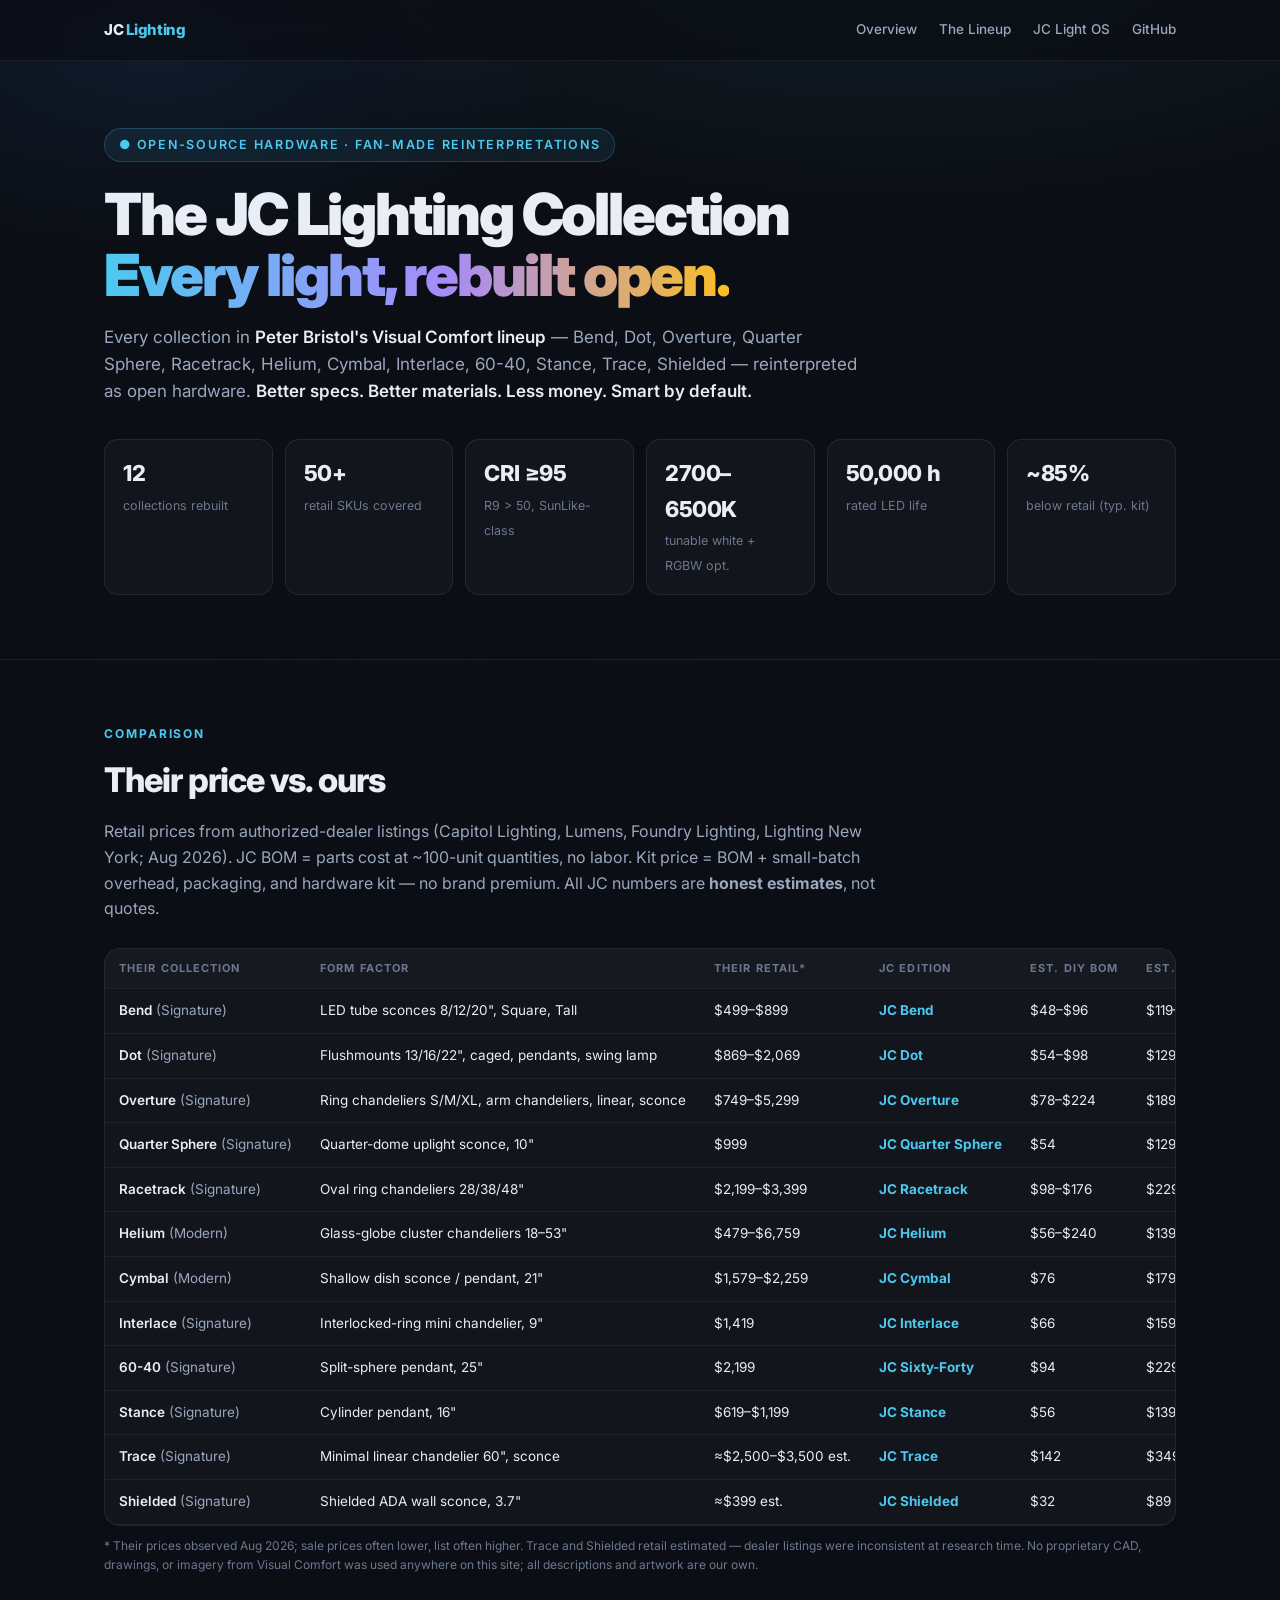
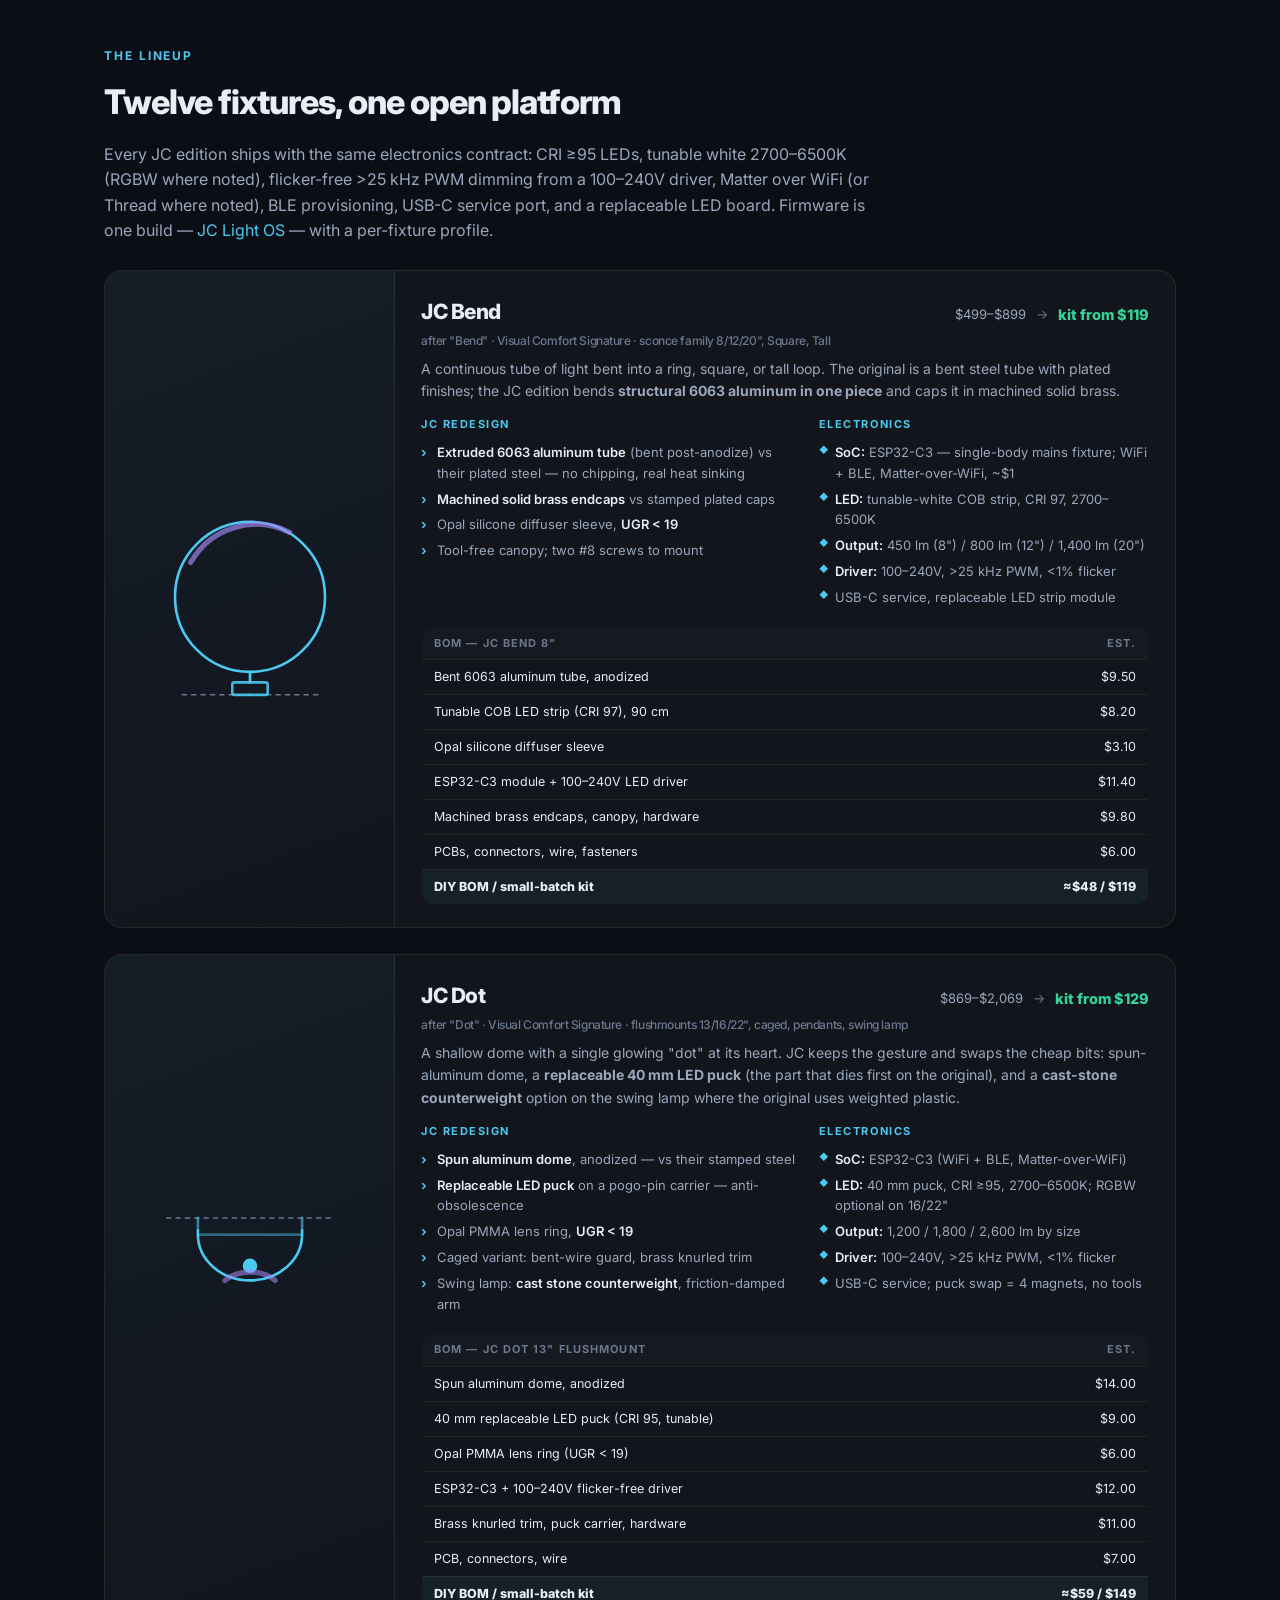
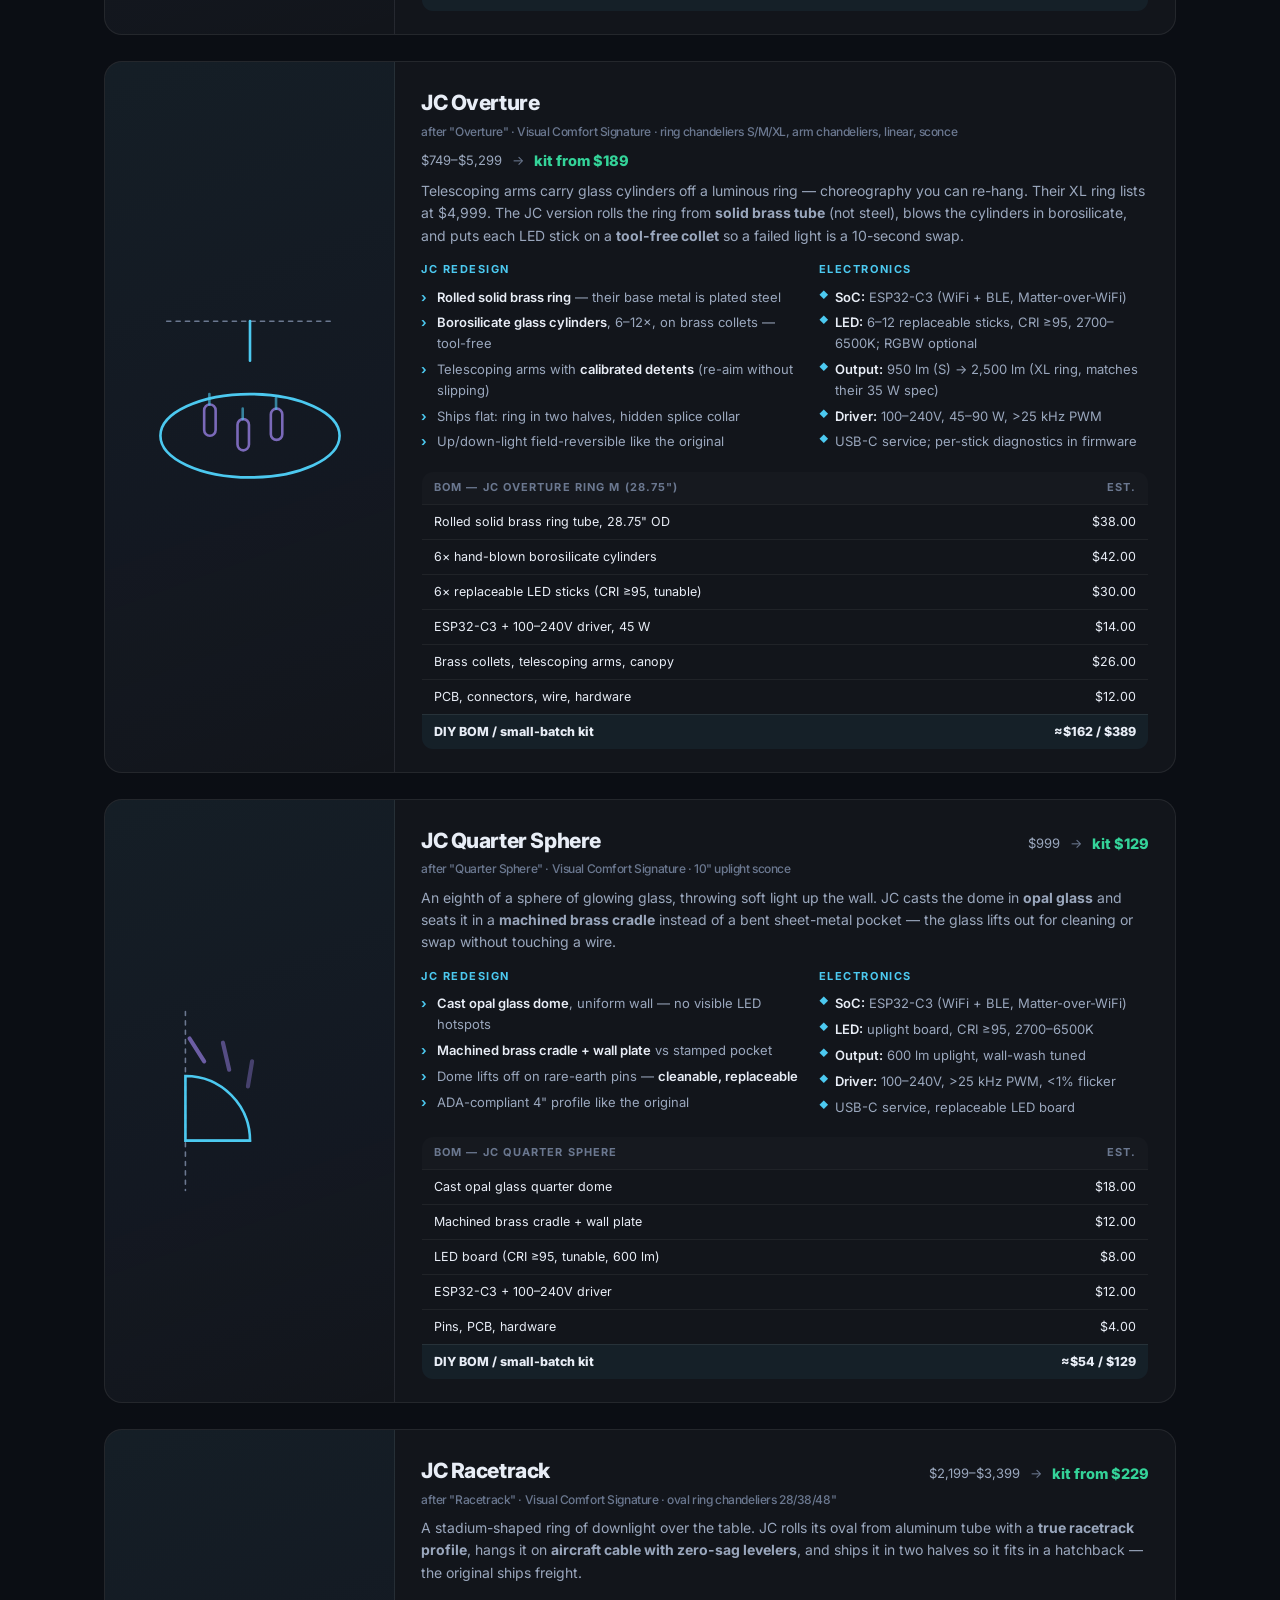
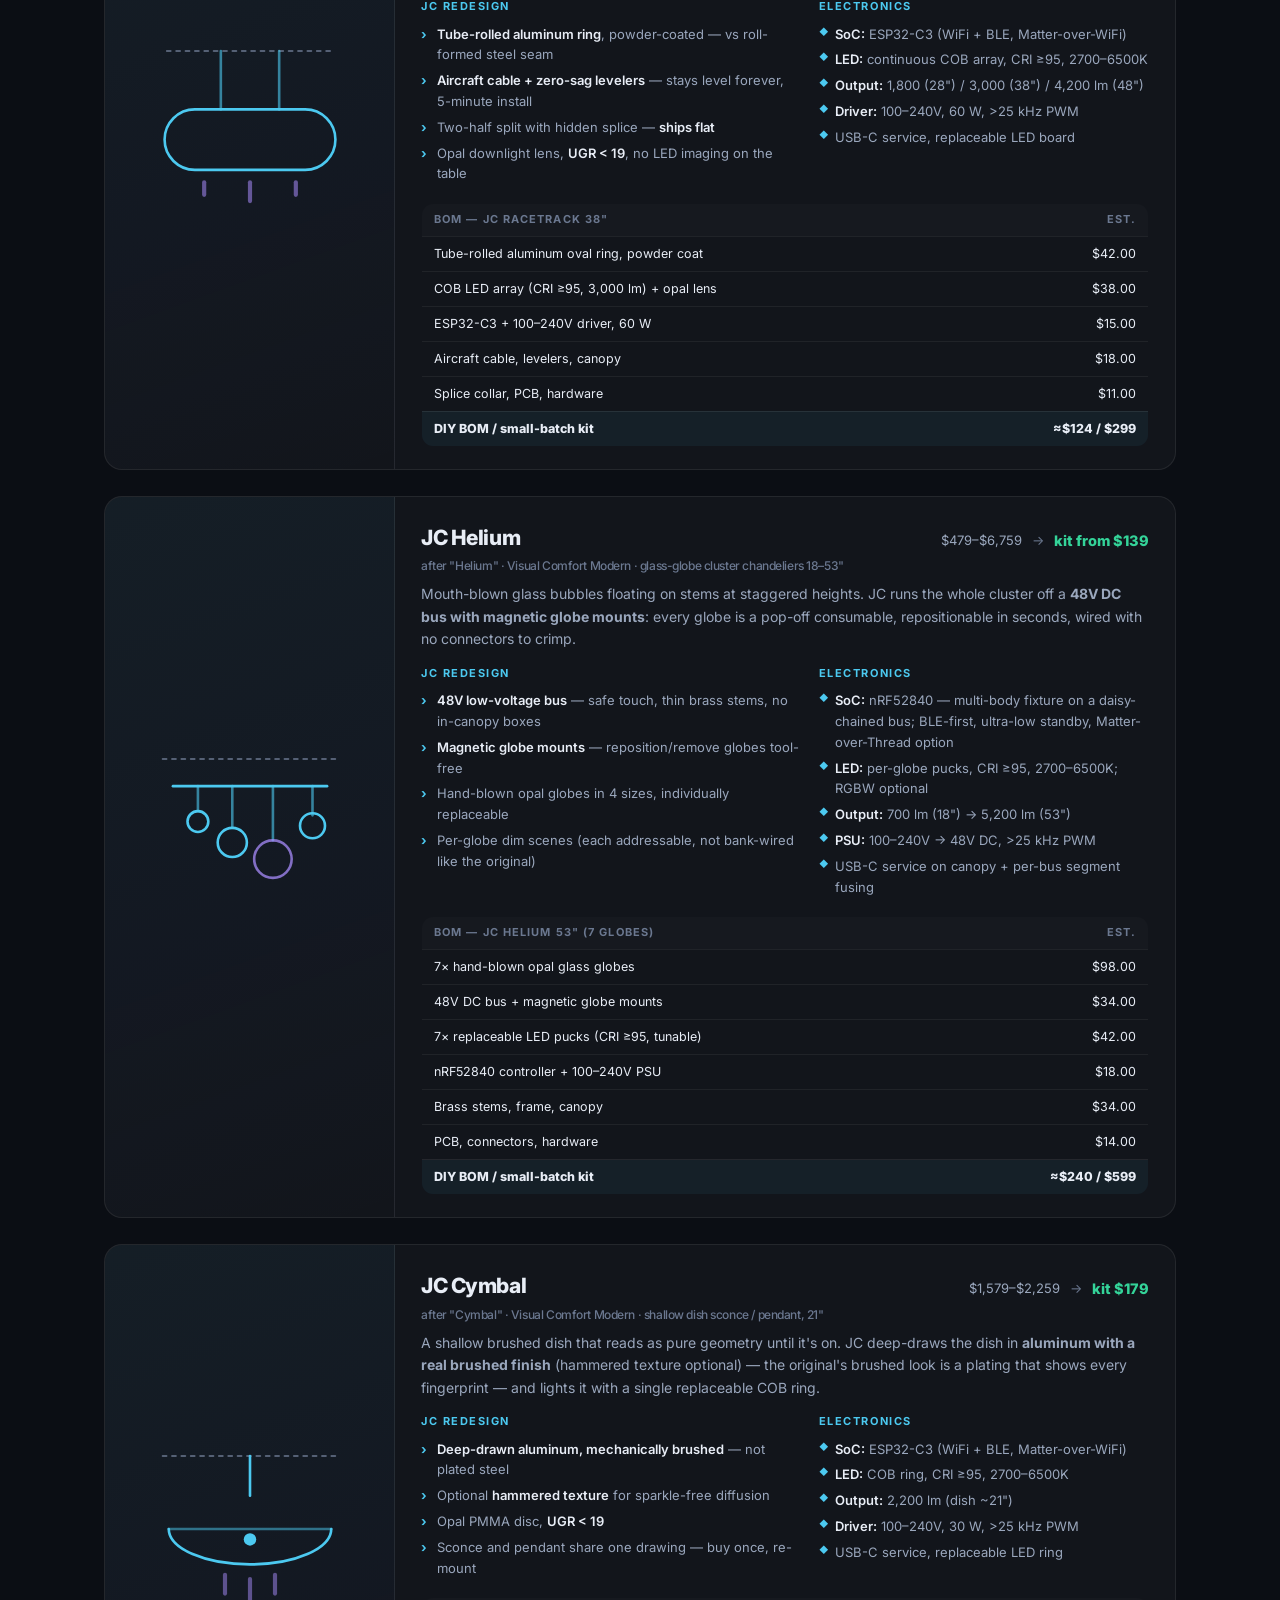
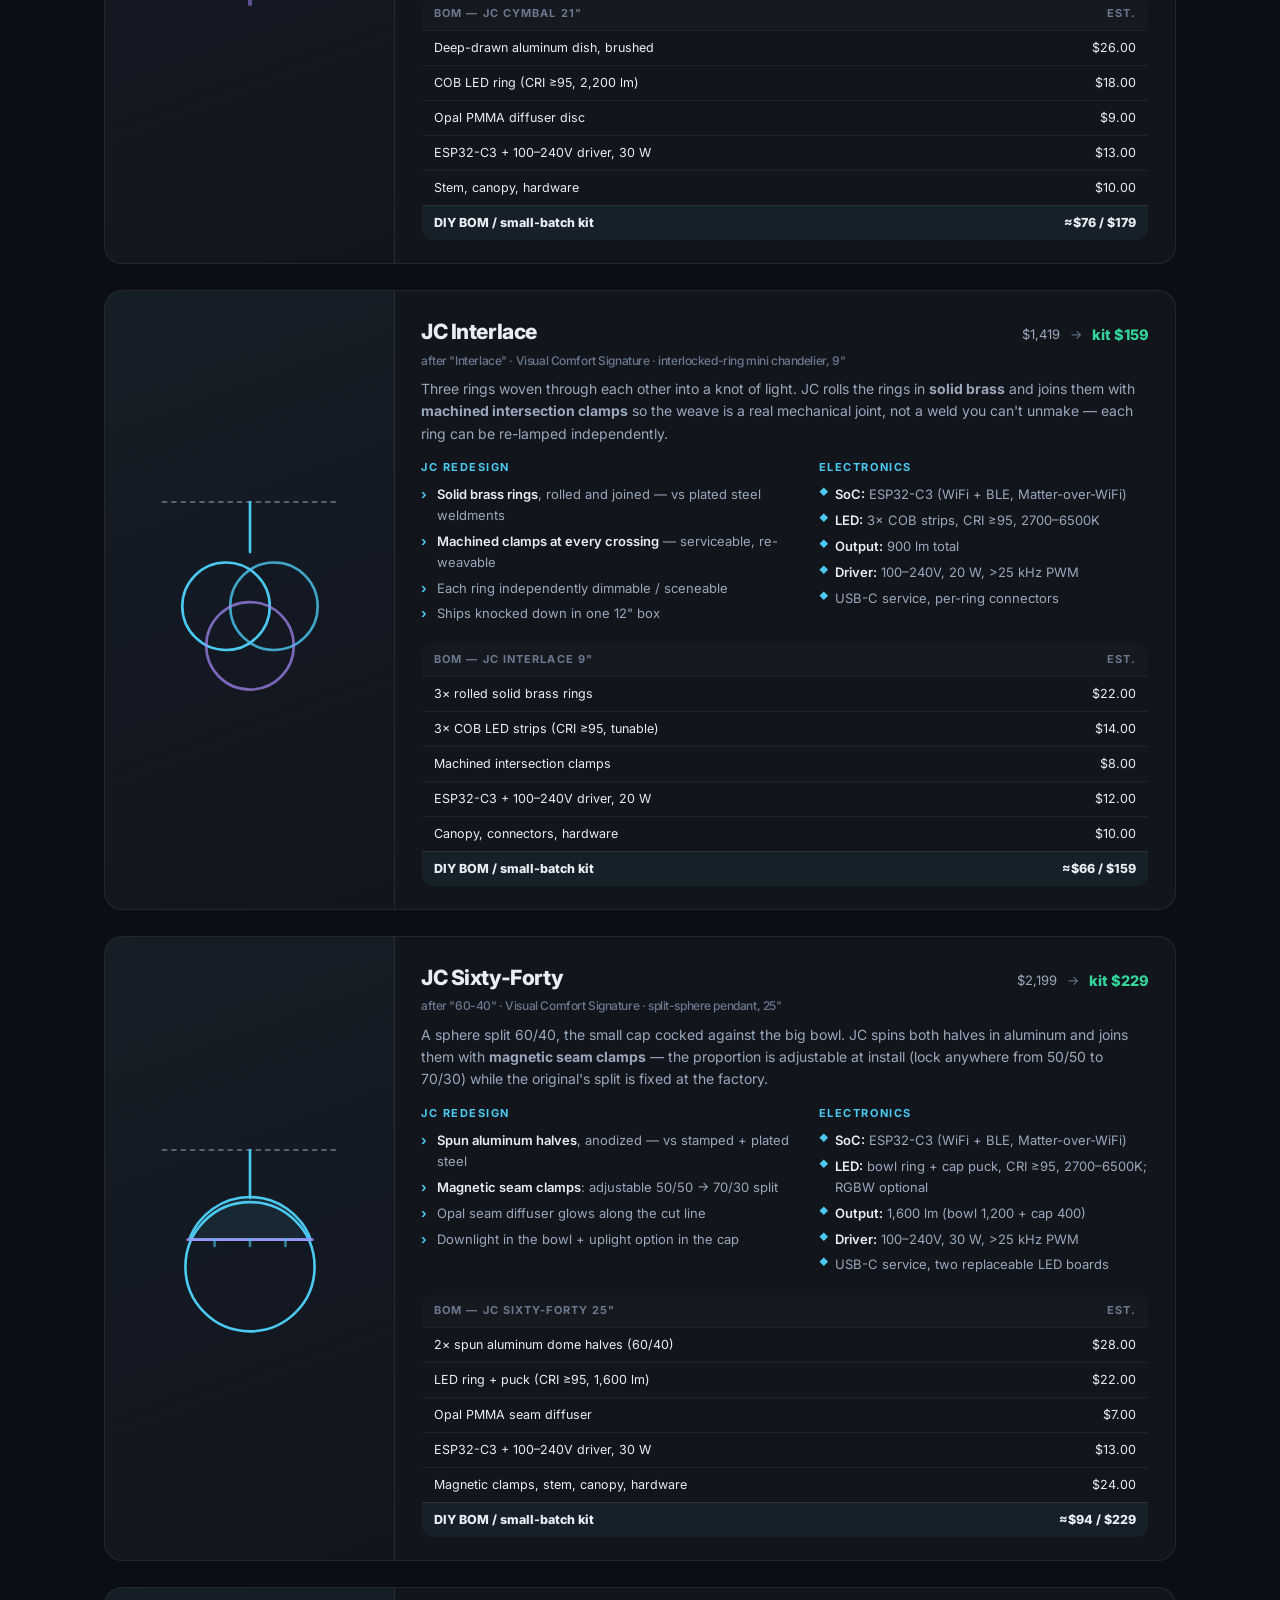
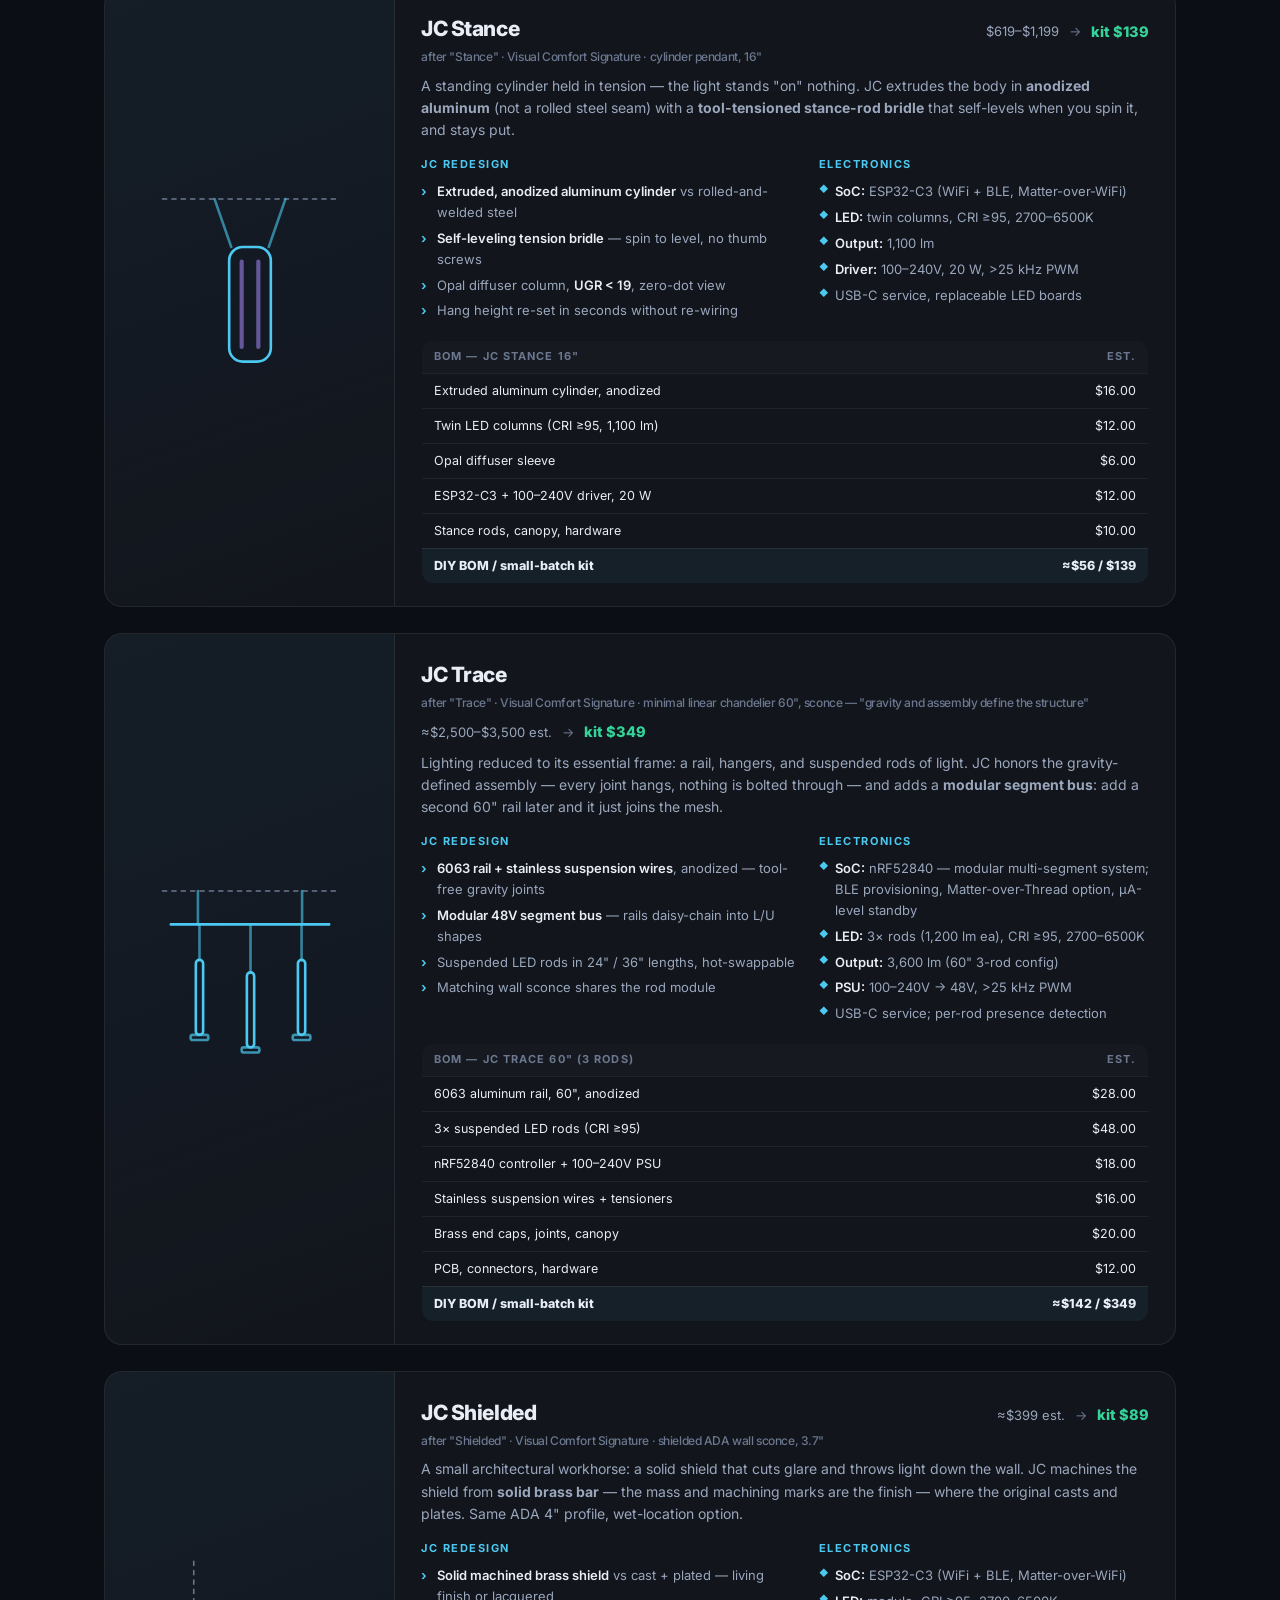
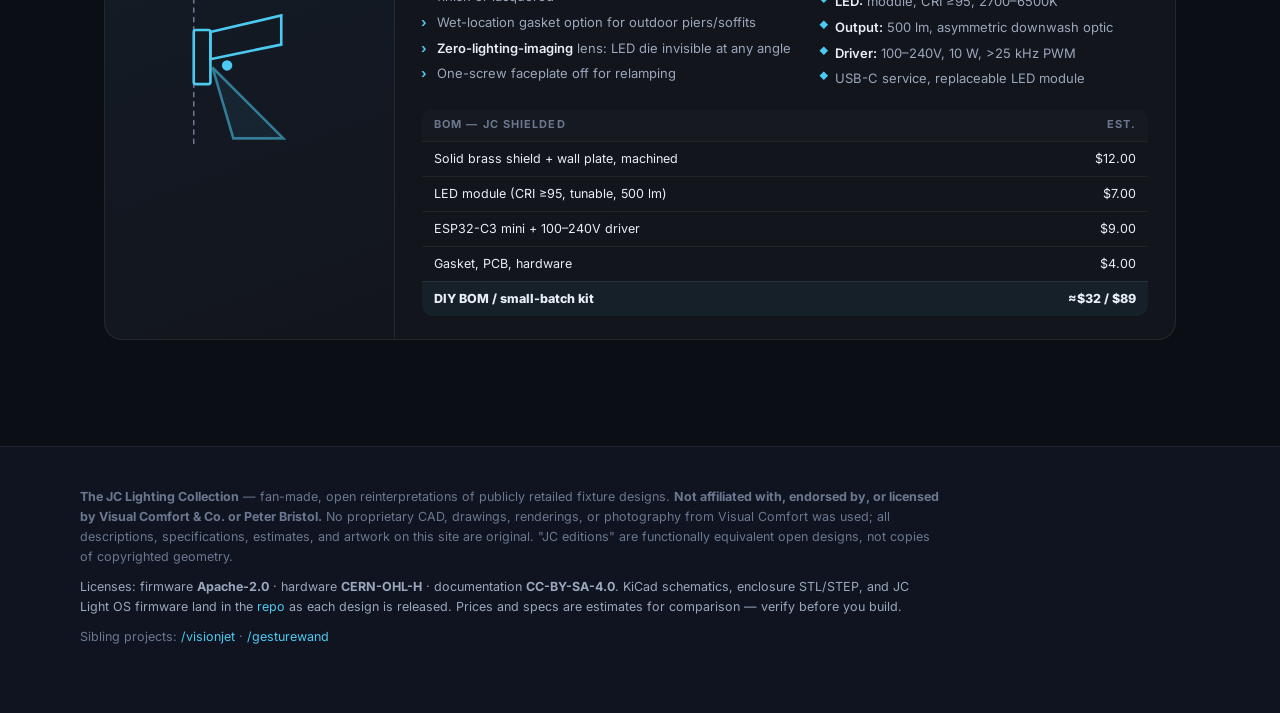
==== index.html @ 900f6a64 "The JC Lighting Collection — open reinterpretations of Peter Bristol's Visual Comfort lineup 12 coll" ====
<!DOCTYPE html>
<html lang="en">
<head>
<meta charset="UTF-8">
<meta name="viewport" content="width=device-width, initial-scale=1.0">
<title>The JC Lighting Collection — Peter Bristol's Visual Comfort collection, rebuilt open</title>
<meta name="description" content="Open-source reinterpretations of every light in Peter Bristol's Visual Comfort collection. Better specs, better materials, less money, smart by default. KiCad, STL/STEP, Apache-2.0 firmware, CERN-OHL-H hardware.">
<link rel="icon" href="data:image/svg+xml,%3Csvg xmlns='http://www.w3.org/2000/svg' viewBox='0 0 100 100'%3E%3Ctext y='.9em' font-size='90'%3E%F0%9F%92%A1%3C/text%3E%3C/svg%3E">
<link rel="preconnect" href="https://fonts.googleapis.com">
<link rel="preconnect" href="https://fonts.gstatic.com" crossorigin>
<link href="https://fonts.googleapis.com/css2?family=Inter:wght@400;500;600;700;800;900&display=swap" rel="stylesheet">
<link rel="stylesheet" href="styles.css">
</head>
<body>

<nav>
  <div class="nav-inner">
    <div class="nav-brand">JC <span>Lighting</span></div>
    <div class="nav-links">
      <a href="#overview">Overview</a>
      <a href="#lineup">The Lineup</a>
      <a href="lightos.html">JC Light OS</a>
      <a href="https://github.com/jerbotclaw-max/jc-lighting">GitHub</a>
    </div>
  </div>
</nav>

<header>
  <div class="hero-inner">
    <div class="hero-kicker">● Open-source hardware · fan-made reinterpretations</div>
    <h1>The JC Lighting Collection<br><span class="grad">Every light, rebuilt open.</span></h1>
    <p class="hero-sub">Every collection in <strong>Peter Bristol's Visual Comfort lineup</strong> — Bend, Dot, Overture, Quarter Sphere, Racetrack, Helium, Cymbal, Interlace, 60-40, Stance, Trace, Shielded — reinterpreted as open hardware. <strong>Better specs. Better materials. Less money. Smart by default.</strong></p>
    <div class="stat-grid">
      <div class="stat"><b>12</b><span>collections rebuilt</span></div>
      <div class="stat"><b>50+</b><span>retail SKUs covered</span></div>
      <div class="stat"><b>CRI ≥95</b><span>R9 &gt; 50, SunLike-class</span></div>
      <div class="stat"><b>2700–6500K</b><span>tunable white + RGBW opt.</span></div>
      <div class="stat"><b>50,000 h</b><span>rated LED life</span></div>
      <div class="stat"><b>~85%</b><span>below retail (typ. kit)</span></div>
    </div>
  </div>
</header>

<section id="overview">
  <div class="kicker">Comparison</div>
  <h2>Their price vs. ours</h2>
  <p class="section-sub">Retail prices from authorized-dealer listings (Capitol Lighting, Lumens, Foundry Lighting, Lighting New York; Aug 2026). JC BOM = parts cost at ~100-unit quantities, no labor. Kit price = BOM + small-batch overhead, packaging, and hardware kit — no brand premium. All JC numbers are <b>honest estimates</b>, not quotes.</p>
  <div class="table-wrap">
  <table>
    <thead><tr><th>Their collection</th><th>Form factor</th><th>Their retail*</th><th>JC edition</th><th>Est. DIY BOM</th><th>Est. kit</th><th>Typ. saving</th><th>SoC</th></tr></thead>
    <tbody>
      <tr><td><span class="name">Bend</span> <span class="them">(Signature)</span></td><td>LED tube sconces 8/12/20", Square, Tall</td><td class="them">$499–$899</td><td><span class="jc">JC Bend</span></td><td>$48–$96</td><td>$119–$239</td><td class="save">~76%</td><td>ESP32-C3</td></tr>
      <tr><td><span class="name">Dot</span> <span class="them">(Signature)</span></td><td>Flushmounts 13/16/22", caged, pendants, swing lamp</td><td class="them">$869–$2,069</td><td><span class="jc">JC Dot</span></td><td>$54–$98</td><td>$129–$249</td><td class="save">~83%</td><td>ESP32-C3</td></tr>
      <tr><td><span class="name">Overture</span> <span class="them">(Signature)</span></td><td>Ring chandeliers S/M/XL, arm chandeliers, linear, sconce</td><td class="them">$749–$5,299</td><td><span class="jc">JC Overture</span></td><td>$78–$224</td><td>$189–$549</td><td class="save">~89%</td><td>ESP32-C3</td></tr>
      <tr><td><span class="name">Quarter Sphere</span> <span class="them">(Signature)</span></td><td>Quarter-dome uplight sconce, 10"</td><td class="them">$999</td><td><span class="jc">JC Quarter Sphere</span></td><td>$54</td><td>$129</td><td class="save">~87%</td><td>ESP32-C3</td></tr>
      <tr><td><span class="name">Racetrack</span> <span class="them">(Signature)</span></td><td>Oval ring chandeliers 28/38/48"</td><td class="them">$2,199–$3,399</td><td><span class="jc">JC Racetrack</span></td><td>$98–$176</td><td>$229–$429</td><td class="save">~87%</td><td>ESP32-C3</td></tr>
      <tr><td><span class="name">Helium</span> <span class="them">(Modern)</span></td><td>Glass-globe cluster chandeliers 18–53"</td><td class="them">$479–$6,759</td><td><span class="jc">JC Helium</span></td><td>$56–$240</td><td>$139–$599</td><td class="save">~87%</td><td>nRF52840</td></tr>
      <tr><td><span class="name">Cymbal</span> <span class="them">(Modern)</span></td><td>Shallow dish sconce / pendant, 21"</td><td class="them">$1,579–$2,259</td><td><span class="jc">JC Cymbal</span></td><td>$76</td><td>$179</td><td class="save">~89%</td><td>ESP32-C3</td></tr>
      <tr><td><span class="name">Interlace</span> <span class="them">(Signature)</span></td><td>Interlocked-ring mini chandelier, 9"</td><td class="them">$1,419</td><td><span class="jc">JC Interlace</span></td><td>$66</td><td>$159</td><td class="save">~89%</td><td>ESP32-C3</td></tr>
      <tr><td><span class="name">60-40</span> <span class="them">(Signature)</span></td><td>Split-sphere pendant, 25"</td><td class="them">$2,199</td><td><span class="jc">JC Sixty-Forty</span></td><td>$94</td><td>$229</td><td class="save">~90%</td><td>ESP32-C3</td></tr>
      <tr><td><span class="name">Stance</span> <span class="them">(Signature)</span></td><td>Cylinder pendant, 16"</td><td class="them">$619–$1,199</td><td><span class="jc">JC Stance</span></td><td>$56</td><td>$139</td><td class="save">~88%</td><td>ESP32-C3</td></tr>
      <tr><td><span class="name">Trace</span> <span class="them">(Signature)</span></td><td>Minimal linear chandelier 60", sconce</td><td class="them">≈$2,500–$3,500 est.</td><td><span class="jc">JC Trace</span></td><td>$142</td><td>$349</td><td class="save">~88%</td><td>nRF52840</td></tr>
      <tr><td><span class="name">Shielded</span> <span class="them">(Signature)</span></td><td>Shielded ADA wall sconce, 3.7"</td><td class="them">≈$399 est.</td><td><span class="jc">JC Shielded</span></td><td>$32</td><td>$89</td><td class="save">~78%</td><td>ESP32-C3</td></tr>
    </tbody>
  </table>
  </div>
  <p class="note">* Their prices observed Aug 2026; sale prices often lower, list often higher. Trace and Shielded retail estimated — dealer listings were inconsistent at research time. No proprietary CAD, drawings, or imagery from Visual Comfort was used anywhere on this site; all descriptions and artwork are our own.</p>
</section>

<section id="lineup">
  <div class="kicker">The Lineup</div>
  <h2>Twelve fixtures, one open platform</h2>
  <p class="section-sub">Every JC edition ships with the same electronics contract: CRI ≥95 LEDs, tunable white 2700–6500K (RGBW where noted), flicker-free &gt;25 kHz PWM dimming from a 100–240V driver, Matter over WiFi (or Thread where noted), BLE provisioning, USB-C service port, and a replaceable LED board. Firmware is one build — <a href="lightos.html">JC Light OS</a> — with a per-fixture profile.</p>

  <!-- ============ BEND ============ -->
  <article class="fixture" id="bend">
    <div class="fixture-media">
      <svg viewBox="0 0 240 240" fill="none" stroke="#4cc9f0" stroke-width="2.5" stroke-linecap="round">
        <line x1="55" y1="212" x2="185" y2="212" stroke="#6b7890" stroke-width="1.5" stroke-dasharray="4 5"/>
        <rect x="103" y="200" width="34" height="12" rx="2" stroke-opacity=".9"/>
        <circle cx="120" cy="118" r="72"/>
        <path d="M 63 85 A 72 72 0 0 1 158 56" stroke="#a78bfa" stroke-opacity=".65" stroke-width="5"/>
        <line x1="120" y1="190" x2="120" y2="200"/>
      </svg>
    </div>
    <div class="fixture-body">
      <div class="fixture-head">
        <h3>JC Bend <span class="fixture-orig">after "Bend" · Visual Comfort Signature · sconce family 8/12/20", Square, Tall</span></h3>
        <div class="price-row"><span class="price-them">$499–$899</span><span class="arrow">→</span><span class="price-jc">kit from $119</span></div>
      </div>
      <p class="fixture-desc">A continuous tube of light bent into a ring, square, or tall loop. The original is a bent steel tube with plated finishes; the JC edition bends <b>structural 6063 aluminum in one piece</b> and caps it in machined solid brass.</p>
      <div class="cols">
        <div>
          <h4>JC redesign</h4>
          <ul>
            <li><b>Extruded 6063 aluminum tube</b> (bent post-anodize) vs their plated steel — no chipping, real heat sinking</li>
            <li><b>Machined solid brass endcaps</b> vs stamped plated caps</li>
            <li>Opal silicone diffuser sleeve, <b>UGR &lt; 19</b></li>
            <li>Tool-free canopy; two #8 screws to mount</li>
          </ul>
        </div>
        <div>
          <h4>Electronics</h4>
          <ul class="specs">
            <li><b>SoC:</b> ESP32-C3 — single-body mains fixture; WiFi + BLE, Matter-over-WiFi, ~$1</li>
            <li><b>LED:</b> tunable-white COB strip, CRI 97, 2700–6500K</li>
            <li><b>Output:</b> 450 lm (8") / 800 lm (12") / 1,400 lm (20")</li>
            <li><b>Driver:</b> 100–240V, &gt;25 kHz PWM, &lt;1% flicker</li>
            <li>USB-C service, replaceable LED strip module</li>
          </ul>
        </div>
      </div>
      <table class="bom">
        <thead><tr><th>BOM — JC Bend 8"</th><th>Est.</th></tr></thead>
        <tbody>
          <tr><td>Bent 6063 aluminum tube, anodized</td><td>$9.50</td></tr>
          <tr><td>Tunable COB LED strip (CRI 97), 90 cm</td><td>$8.20</td></tr>
          <tr><td>Opal silicone diffuser sleeve</td><td>$3.10</td></tr>
          <tr><td>ESP32-C3 module + 100–240V LED driver</td><td>$11.40</td></tr>
          <tr><td>Machined brass endcaps, canopy, hardware</td><td>$9.80</td></tr>
          <tr><td>PCBs, connectors, wire, fasteners</td><td>$6.00</td></tr>
        </tbody>
        <tfoot><tr><td>DIY BOM / small-batch kit</td><td>≈$48 / $119</td></tr></tfoot>
      </table>
    </div>
  </article>

  <!-- ============ DOT ============ -->
  <article class="fixture" id="dot">
    <div class="fixture-media">
      <svg viewBox="0 0 240 240" fill="none" stroke="#4cc9f0" stroke-width="2.5" stroke-linecap="round">
        <line x1="40" y1="46" x2="200" y2="46" stroke="#6b7890" stroke-width="1.5" stroke-dasharray="4 5"/>
        <line x1="70" y1="46" x2="70" y2="58" stroke-opacity=".6"/><line x1="170" y1="46" x2="170" y2="58" stroke-opacity=".6"/>
        <path d="M 70 58 L 70 62 A 50 44 0 0 0 170 62 L 170 58"/>
        <line x1="70" y1="62" x2="170" y2="62" stroke-opacity=".45"/>
        <circle cx="120" cy="92" r="7" fill="#4cc9f0" stroke="none"/>
        <path d="M 96 106 A 30 20 0 0 1 144 106" stroke="#a78bfa" stroke-opacity=".55" stroke-width="5"/>
      </svg>
    </div>
    <div class="fixture-body">
      <div class="fixture-head">
        <h3>JC Dot <span class="fixture-orig">after "Dot" · Visual Comfort Signature · flushmounts 13/16/22", caged, pendants, swing lamp</span></h3>
        <div class="price-row"><span class="price-them">$869–$2,069</span><span class="arrow">→</span><span class="price-jc">kit from $129</span></div>
      </div>
      <p class="fixture-desc">A shallow dome with a single glowing "dot" at its heart. JC keeps the gesture and swaps the cheap bits: spun-aluminum dome, a <b>replaceable 40 mm LED puck</b> (the part that dies first on the original), and a <b>cast-stone counterweight</b> option on the swing lamp where the original uses weighted plastic.</p>
      <div class="cols">
        <div>
          <h4>JC redesign</h4>
          <ul>
            <li><b>Spun aluminum dome</b>, anodized — vs their stamped steel</li>
            <li><b>Replaceable LED puck</b> on a pogo-pin carrier — anti-obsolescence</li>
            <li>Opal PMMA lens ring, <b>UGR &lt; 19</b></li>
            <li>Caged variant: bent-wire guard, brass knurled trim</li>
            <li>Swing lamp: <b>cast stone counterweight</b>, friction-damped arm</li>
          </ul>
        </div>
        <div>
          <h4>Electronics</h4>
          <ul class="specs">
            <li><b>SoC:</b> ESP32-C3 (WiFi + BLE, Matter-over-WiFi)</li>
            <li><b>LED:</b> 40 mm puck, CRI ≥95, 2700–6500K; RGBW optional on 16/22"</li>
            <li><b>Output:</b> 1,200 / 1,800 / 2,600 lm by size</li>
            <li><b>Driver:</b> 100–240V, &gt;25 kHz PWM, &lt;1% flicker</li>
            <li>USB-C service; puck swap = 4 magnets, no tools</li>
          </ul>
        </div>
      </div>
      <table class="bom">
        <thead><tr><th>BOM — JC Dot 13" flushmount</th><th>Est.</th></tr></thead>
        <tbody>
          <tr><td>Spun aluminum dome, anodized</td><td>$14.00</td></tr>
          <tr><td>40 mm replaceable LED puck (CRI 95, tunable)</td><td>$9.00</td></tr>
          <tr><td>Opal PMMA lens ring (UGR &lt; 19)</td><td>$6.00</td></tr>
          <tr><td>ESP32-C3 + 100–240V flicker-free driver</td><td>$12.00</td></tr>
          <tr><td>Brass knurled trim, puck carrier, hardware</td><td>$11.00</td></tr>
          <tr><td>PCB, connectors, wire</td><td>$7.00</td></tr>
        </tbody>
        <tfoot><tr><td>DIY BOM / small-batch kit</td><td>≈$59 / $149</td></tr></tfoot>
      </table>
    </div>
  </article>

  <!-- ============ OVERTURE ============ -->
  <article class="fixture" id="overture">
    <div class="fixture-media">
      <svg viewBox="0 0 240 240" fill="none" stroke="#4cc9f0" stroke-width="2.5" stroke-linecap="round">
        <line x1="40" y1="28" x2="200" y2="28" stroke="#6b7890" stroke-width="1.5" stroke-dasharray="4 5"/>
        <line x1="120" y1="28" x2="120" y2="66"/>
        <ellipse cx="120" cy="138" rx="86" ry="40"/>
        <rect x="76" y="108" width="11" height="30" rx="5.5" stroke="#a78bfa" stroke-opacity=".7"/>
        <rect x="108" y="122" width="11" height="30" rx="5.5" stroke="#a78bfa" stroke-opacity=".7"/>
        <rect x="140" y="112" width="11" height="30" rx="5.5" stroke="#a78bfa" stroke-opacity=".7"/>
        <line x1="81" y1="108" x2="81" y2="98" stroke-opacity=".6"/><line x1="113" y1="122" x2="113" y2="112" stroke-opacity=".6"/><line x1="145" y1="112" x2="145" y2="102" stroke-opacity=".6"/>
      </svg>
    </div>
    <div class="fixture-body">
      <div class="fixture-head">
        <h3>JC Overture <span class="fixture-orig">after "Overture" · Visual Comfort Signature · ring chandeliers S/M/XL, arm chandeliers, linear, sconce</span></h3>
        <div class="price-row"><span class="price-them">$749–$5,299</span><span class="arrow">→</span><span class="price-jc">kit from $189</span></div>
      </div>
      <p class="fixture-desc">Telescoping arms carry glass cylinders off a luminous ring — choreography you can re-hang. Their XL ring lists at $4,999. The JC version rolls the ring from <b>solid brass tube</b> (not steel), blows the cylinders in borosilicate, and puts each LED stick on a <b>tool-free collet</b> so a failed light is a 10-second swap.</p>
      <div class="cols">
        <div>
          <h4>JC redesign</h4>
          <ul>
            <li><b>Rolled solid brass ring</b> — their base metal is plated steel</li>
            <li><b>Borosilicate glass cylinders</b>, 6–12×, on brass collets — tool-free</li>
            <li>Telescoping arms with <b>calibrated detents</b> (re-aim without slipping)</li>
            <li>Ships flat: ring in two halves, hidden splice collar</li>
            <li>Up/down-light field-reversible like the original</li>
          </ul>
        </div>
        <div>
          <h4>Electronics</h4>
          <ul class="specs">
            <li><b>SoC:</b> ESP32-C3 (WiFi + BLE, Matter-over-WiFi)</li>
            <li><b>LED:</b> 6–12 replaceable sticks, CRI ≥95, 2700–6500K; RGBW optional</li>
            <li><b>Output:</b> 950 lm (S) → 2,500 lm (XL ring, matches their 35 W spec)</li>
            <li><b>Driver:</b> 100–240V, 45–90 W, &gt;25 kHz PWM</li>
            <li>USB-C service; per-stick diagnostics in firmware</li>
          </ul>
        </div>
      </div>
      <table class="bom">
        <thead><tr><th>BOM — JC Overture Ring M (28.75")</th><th>Est.</th></tr></thead>
        <tbody>
          <tr><td>Rolled solid brass ring tube, 28.75" OD</td><td>$38.00</td></tr>
          <tr><td>6× hand-blown borosilicate cylinders</td><td>$42.00</td></tr>
          <tr><td>6× replaceable LED sticks (CRI ≥95, tunable)</td><td>$30.00</td></tr>
          <tr><td>ESP32-C3 + 100–240V driver, 45 W</td><td>$14.00</td></tr>
          <tr><td>Brass collets, telescoping arms, canopy</td><td>$26.00</td></tr>
          <tr><td>PCB, connectors, wire, hardware</td><td>$12.00</td></tr>
        </tbody>
        <tfoot><tr><td>DIY BOM / small-batch kit</td><td>≈$162 / $389</td></tr></tfoot>
      </table>
    </div>
  </article>

  <!-- ============ QUARTER SPHERE ============ -->
  <article class="fixture" id="quarter-sphere">
    <div class="fixture-media">
      <svg viewBox="0 0 240 240" fill="none" stroke="#4cc9f0" stroke-width="2.5" stroke-linecap="round">
        <line x1="58" y1="34" x2="58" y2="206" stroke="#6b7890" stroke-width="1.5" stroke-dasharray="4 5"/>
        <path d="M 58 158 L 58 96 A 62 62 0 0 1 120 158 Z"/>
        <line x1="58" y1="158" x2="120" y2="158" stroke-opacity=".45"/>
        <line x1="76" y1="82" x2="62" y2="60" stroke="#a78bfa" stroke-opacity=".6" stroke-width="4"/>
        <line x1="100" y1="90" x2="94" y2="64" stroke="#a78bfa" stroke-opacity=".45" stroke-width="4"/>
        <line x1="118" y1="106" x2="122" y2="82" stroke="#a78bfa" stroke-opacity=".35" stroke-width="4"/>
      </svg>
    </div>
    <div class="fixture-body">
      <div class="fixture-head">
        <h3>JC Quarter Sphere <span class="fixture-orig">after "Quarter Sphere" · Visual Comfort Signature · 10" uplight sconce</span></h3>
        <div class="price-row"><span class="price-them">$999</span><span class="arrow">→</span><span class="price-jc">kit $129</span></div>
      </div>
      <p class="fixture-desc">An eighth of a sphere of glowing glass, throwing soft light up the wall. JC casts the dome in <b>opal glass</b> and seats it in a <b>machined brass cradle</b> instead of a bent sheet-metal pocket — the glass lifts out for cleaning or swap without touching a wire.</p>
      <div class="cols">
        <div>
          <h4>JC redesign</h4>
          <ul>
            <li><b>Cast opal glass dome</b>, uniform wall — no visible LED hotspots</li>
            <li><b>Machined brass cradle + wall plate</b> vs stamped pocket</li>
            <li>Dome lifts off on rare-earth pins — <b>cleanable, replaceable</b></li>
            <li>ADA-compliant 4" profile like the original</li>
          </ul>
        </div>
        <div>
          <h4>Electronics</h4>
          <ul class="specs">
            <li><b>SoC:</b> ESP32-C3 (WiFi + BLE, Matter-over-WiFi)</li>
            <li><b>LED:</b> uplight board, CRI ≥95, 2700–6500K</li>
            <li><b>Output:</b> 600 lm uplight, wall-wash tuned</li>
            <li><b>Driver:</b> 100–240V, &gt;25 kHz PWM, &lt;1% flicker</li>
            <li>USB-C service, replaceable LED board</li>
          </ul>
        </div>
      </div>
      <table class="bom">
        <thead><tr><th>BOM — JC Quarter Sphere</th><th>Est.</th></tr></thead>
        <tbody>
          <tr><td>Cast opal glass quarter dome</td><td>$18.00</td></tr>
          <tr><td>Machined brass cradle + wall plate</td><td>$12.00</td></tr>
          <tr><td>LED board (CRI ≥95, tunable, 600 lm)</td><td>$8.00</td></tr>
          <tr><td>ESP32-C3 + 100–240V driver</td><td>$12.00</td></tr>
          <tr><td>Pins, PCB, hardware</td><td>$4.00</td></tr>
        </tbody>
        <tfoot><tr><td>DIY BOM / small-batch kit</td><td>≈$54 / $129</td></tr></tfoot>
      </table>
    </div>
  </article>

  <!-- ============ RACETRACK ============ -->
  <article class="fixture" id="racetrack">
    <div class="fixture-media">
      <svg viewBox="0 0 240 240" fill="none" stroke="#4cc9f0" stroke-width="2.5" stroke-linecap="round">
        <line x1="40" y1="26" x2="200" y2="26" stroke="#6b7890" stroke-width="1.5" stroke-dasharray="4 5"/>
        <line x1="92" y1="26" x2="92" y2="82" stroke-opacity=".6"/><line x1="148" y1="26" x2="148" y2="82" stroke-opacity=".6"/>
        <rect x="38" y="82" width="164" height="58" rx="29"/>
        <line x1="76" y1="152" x2="76" y2="164" stroke="#a78bfa" stroke-opacity=".55" stroke-width="4"/>
        <line x1="120" y1="152" x2="120" y2="170" stroke="#a78bfa" stroke-opacity=".55" stroke-width="4"/>
        <line x1="164" y1="152" x2="164" y2="164" stroke="#a78bfa" stroke-opacity=".55" stroke-width="4"/>
      </svg>
    </div>
    <div class="fixture-body">
      <div class="fixture-head">
        <h3>JC Racetrack <span class="fixture-orig">after "Racetrack" · Visual Comfort Signature · oval ring chandeliers 28/38/48"</span></h3>
        <div class="price-row"><span class="price-them">$2,199–$3,399</span><span class="arrow">→</span><span class="price-jc">kit from $229</span></div>
      </div>
      <p class="fixture-desc">A stadium-shaped ring of downlight over the table. JC rolls its oval from aluminum tube with a <b>true racetrack profile</b>, hangs it on <b>aircraft cable with zero-sag levelers</b>, and ships it in two halves so it fits in a hatchback — the original ships freight.</p>
      <div class="cols">
        <div>
          <h4>JC redesign</h4>
          <ul>
            <li><b>Tube-rolled aluminum ring</b>, powder-coated — vs roll-formed steel seam</li>
            <li><b>Aircraft cable + zero-sag levelers</b> — stays level forever, 5-minute install</li>
            <li>Two-half split with hidden splice — <b>ships flat</b></li>
            <li>Opal downlight lens, <b>UGR &lt; 19</b>, no LED imaging on the table</li>
          </ul>
        </div>
        <div>
          <h4>Electronics</h4>
          <ul class="specs">
            <li><b>SoC:</b> ESP32-C3 (WiFi + BLE, Matter-over-WiFi)</li>
            <li><b>LED:</b> continuous COB array, CRI ≥95, 2700–6500K</li>
            <li><b>Output:</b> 1,800 (28") / 3,000 (38") / 4,200 lm (48")</li>
            <li><b>Driver:</b> 100–240V, 60 W, &gt;25 kHz PWM</li>
            <li>USB-C service, replaceable LED board</li>
          </ul>
        </div>
      </div>
      <table class="bom">
        <thead><tr><th>BOM — JC Racetrack 38"</th><th>Est.</th></tr></thead>
        <tbody>
          <tr><td>Tube-rolled aluminum oval ring, powder coat</td><td>$42.00</td></tr>
          <tr><td>COB LED array (CRI ≥95, 3,000 lm) + opal lens</td><td>$38.00</td></tr>
          <tr><td>ESP32-C3 + 100–240V driver, 60 W</td><td>$15.00</td></tr>
          <tr><td>Aircraft cable, levelers, canopy</td><td>$18.00</td></tr>
          <tr><td>Splice collar, PCB, hardware</td><td>$11.00</td></tr>
        </tbody>
        <tfoot><tr><td>DIY BOM / small-batch kit</td><td>≈$124 / $299</td></tr></tfoot>
      </table>
    </div>
  </article>

  <!-- ============ HELIUM ============ -->
  <article class="fixture" id="helium">
    <div class="fixture-media">
      <svg viewBox="0 0 240 240" fill="none" stroke="#4cc9f0" stroke-width="2.5" stroke-linecap="round">
        <line x1="36" y1="26" x2="204" y2="26" stroke="#6b7890" stroke-width="1.5" stroke-dasharray="4 5"/>
        <line x1="46" y1="52" x2="194" y2="52"/>
        <line x1="70" y1="52" x2="70" y2="76" stroke-opacity=".6"/>
        <line x1="103" y1="52" x2="103" y2="92" stroke-opacity=".6"/>
        <line x1="142" y1="52" x2="142" y2="104" stroke-opacity=".6"/>
        <line x1="180" y1="52" x2="180" y2="80" stroke-opacity=".6"/>
        <circle cx="70" cy="86" r="10"/>
        <circle cx="103" cy="106" r="14"/>
        <circle cx="142" cy="122" r="18" stroke="#a78bfa" stroke-opacity=".75"/>
        <circle cx="180" cy="90" r="12"/>
      </svg>
    </div>
    <div class="fixture-body">
      <div class="fixture-head">
        <h3>JC Helium <span class="fixture-orig">after "Helium" · Visual Comfort Modern · glass-globe cluster chandeliers 18–53"</span></h3>
        <div class="price-row"><span class="price-them">$479–$6,759</span><span class="arrow">→</span><span class="price-jc">kit from $139</span></div>
      </div>
      <p class="fixture-desc">Mouth-blown glass bubbles floating on stems at staggered heights. JC runs the whole cluster off a <b>48V DC bus with magnetic globe mounts</b>: every globe is a pop-off consumable, repositionable in seconds, wired with no connectors to crimp.</p>
      <div class="cols">
        <div>
          <h4>JC redesign</h4>
          <ul>
            <li><b>48V low-voltage bus</b> — safe touch, thin brass stems, no in-canopy boxes</li>
            <li><b>Magnetic globe mounts</b> — reposition/remove globes tool-free</li>
            <li>Hand-blown opal globes in 4 sizes, individually replaceable</li>
            <li>Per-globe dim scenes (each addressable, not bank-wired like the original)</li>
          </ul>
        </div>
        <div>
          <h4>Electronics</h4>
          <ul class="specs">
            <li><b>SoC:</b> nRF52840 — multi-body fixture on a daisy-chained bus; BLE-first, ultra-low standby, Matter-over-Thread option</li>
            <li><b>LED:</b> per-globe pucks, CRI ≥95, 2700–6500K; RGBW optional</li>
            <li><b>Output:</b> 700 lm (18") → 5,200 lm (53")</li>
            <li><b>PSU:</b> 100–240V → 48V DC, &gt;25 kHz PWM</li>
            <li>USB-C service on canopy + per-bus segment fusing</li>
          </ul>
        </div>
      </div>
      <table class="bom">
        <thead><tr><th>BOM — JC Helium 53" (7 globes)</th><th>Est.</th></tr></thead>
        <tbody>
          <tr><td>7× hand-blown opal glass globes</td><td>$98.00</td></tr>
          <tr><td>48V DC bus + magnetic globe mounts</td><td>$34.00</td></tr>
          <tr><td>7× replaceable LED pucks (CRI ≥95, tunable)</td><td>$42.00</td></tr>
          <tr><td>nRF52840 controller + 100–240V PSU</td><td>$18.00</td></tr>
          <tr><td>Brass stems, frame, canopy</td><td>$34.00</td></tr>
          <tr><td>PCB, connectors, hardware</td><td>$14.00</td></tr>
        </tbody>
        <tfoot><tr><td>DIY BOM / small-batch kit</td><td>≈$240 / $599</td></tr></tfoot>
      </table>
    </div>
  </article>

  <!-- ============ CYMBAL ============ -->
  <article class="fixture" id="cymbal">
    <div class="fixture-media">
      <svg viewBox="0 0 240 240" fill="none" stroke="#4cc9f0" stroke-width="2.5" stroke-linecap="round">
        <line x1="36" y1="26" x2="204" y2="26" stroke="#6b7890" stroke-width="1.5" stroke-dasharray="4 5"/>
        <line x1="120" y1="26" x2="120" y2="64"/>
        <path d="M 42 96 A 78 34 0 0 0 198 96"/>
        <line x1="42" y1="96" x2="198" y2="96" stroke-opacity=".5"/>
        <circle cx="120" cy="106" r="6" fill="#4cc9f0" stroke="none"/>
        <line x1="96" y1="140" x2="96" y2="158" stroke="#a78bfa" stroke-opacity=".5" stroke-width="4"/>
        <line x1="120" y1="144" x2="120" y2="168" stroke="#a78bfa" stroke-opacity=".5" stroke-width="4"/>
        <line x1="144" y1="140" x2="144" y2="158" stroke="#a78bfa" stroke-opacity=".5" stroke-width="4"/>
      </svg>
    </div>
    <div class="fixture-body">
      <div class="fixture-head">
        <h3>JC Cymbal <span class="fixture-orig">after "Cymbal" · Visual Comfort Modern · shallow dish sconce / pendant, 21"</span></h3>
        <div class="price-row"><span class="price-them">$1,579–$2,259</span><span class="arrow">→</span><span class="price-jc">kit $179</span></div>
      </div>
      <p class="fixture-desc">A shallow brushed dish that reads as pure geometry until it's on. JC deep-draws the dish in <b>aluminum with a real brushed finish</b> (hammered texture optional) — the original's brushed look is a plating that shows every fingerprint — and lights it with a single replaceable COB ring.</p>
      <div class="cols">
        <div>
          <h4>JC redesign</h4>
          <ul>
            <li><b>Deep-drawn aluminum, mechanically brushed</b> — not plated steel</li>
            <li>Optional <b>hammered texture</b> for sparkle-free diffusion</li>
            <li>Opal PMMA disc, <b>UGR &lt; 19</b></li>
            <li>Sconce and pendant share one drawing — buy once, re-mount</li>
          </ul>
        </div>
        <div>
          <h4>Electronics</h4>
          <ul class="specs">
            <li><b>SoC:</b> ESP32-C3 (WiFi + BLE, Matter-over-WiFi)</li>
            <li><b>LED:</b> COB ring, CRI ≥95, 2700–6500K</li>
            <li><b>Output:</b> 2,200 lm (dish ~21")</li>
            <li><b>Driver:</b> 100–240V, 30 W, &gt;25 kHz PWM</li>
            <li>USB-C service, replaceable LED ring</li>
          </ul>
        </div>
      </div>
      <table class="bom">
        <thead><tr><th>BOM — JC Cymbal 21"</th><th>Est.</th></tr></thead>
        <tbody>
          <tr><td>Deep-drawn aluminum dish, brushed</td><td>$26.00</td></tr>
          <tr><td>COB LED ring (CRI ≥95, 2,200 lm)</td><td>$18.00</td></tr>
          <tr><td>Opal PMMA diffuser disc</td><td>$9.00</td></tr>
          <tr><td>ESP32-C3 + 100–240V driver, 30 W</td><td>$13.00</td></tr>
          <tr><td>Stem, canopy, hardware</td><td>$10.00</td></tr>
        </tbody>
        <tfoot><tr><td>DIY BOM / small-batch kit</td><td>≈$76 / $179</td></tr></tfoot>
      </table>
    </div>
  </article>

  <!-- ============ INTERLACE ============ -->
  <article class="fixture" id="interlace">
    <div class="fixture-media">
      <svg viewBox="0 0 240 240" fill="none" stroke="#4cc9f0" stroke-width="2.5" stroke-linecap="round">
        <line x1="36" y1="26" x2="204" y2="26" stroke="#6b7890" stroke-width="1.5" stroke-dasharray="4 5"/>
        <line x1="120" y1="26" x2="120" y2="74"/>
        <circle cx="97" cy="126" r="42"/>
        <circle cx="143" cy="126" r="42" stroke-opacity=".8"/>
        <circle cx="120" cy="164" r="42" stroke="#a78bfa" stroke-opacity=".7"/>
      </svg>
    </div>
    <div class="fixture-body">
      <div class="fixture-head">
        <h3>JC Interlace <span class="fixture-orig">after "Interlace" · Visual Comfort Signature · interlocked-ring mini chandelier, 9"</span></h3>
        <div class="price-row"><span class="price-them">$1,419</span><span class="arrow">→</span><span class="price-jc">kit $159</span></div>
      </div>
      <p class="fixture-desc">Three rings woven through each other into a knot of light. JC rolls the rings in <b>solid brass</b> and joins them with <b>machined intersection clamps</b> so the weave is a real mechanical joint, not a weld you can't unmake — each ring can be re-lamped independently.</p>
      <div class="cols">
        <div>
          <h4>JC redesign</h4>
          <ul>
            <li><b>Solid brass rings</b>, rolled and joined — vs plated steel weldments</li>
            <li><b>Machined clamps at every crossing</b> — serviceable, re-weavable</li>
            <li>Each ring independently dimmable / sceneable</li>
            <li>Ships knocked down in one 12" box</li>
          </ul>
        </div>
        <div>
          <h4>Electronics</h4>
          <ul class="specs">
            <li><b>SoC:</b> ESP32-C3 (WiFi + BLE, Matter-over-WiFi)</li>
            <li><b>LED:</b> 3× COB strips, CRI ≥95, 2700–6500K</li>
            <li><b>Output:</b> 900 lm total</li>
            <li><b>Driver:</b> 100–240V, 20 W, &gt;25 kHz PWM</li>
            <li>USB-C service, per-ring connectors</li>
          </ul>
        </div>
      </div>
      <table class="bom">
        <thead><tr><th>BOM — JC Interlace 9"</th><th>Est.</th></tr></thead>
        <tbody>
          <tr><td>3× rolled solid brass rings</td><td>$22.00</td></tr>
          <tr><td>3× COB LED strips (CRI ≥95, tunable)</td><td>$14.00</td></tr>
          <tr><td>Machined intersection clamps</td><td>$8.00</td></tr>
          <tr><td>ESP32-C3 + 100–240V driver, 20 W</td><td>$12.00</td></tr>
          <tr><td>Canopy, connectors, hardware</td><td>$10.00</td></tr>
        </tbody>
        <tfoot><tr><td>DIY BOM / small-batch kit</td><td>≈$66 / $159</td></tr></tfoot>
      </table>
    </div>
  </article>

  <!-- ============ SIXTY-FORTY ============ -->
  <article class="fixture" id="sixty-forty">
    <div class="fixture-media">
      <svg viewBox="0 0 240 240" fill="none" stroke="#4cc9f0" stroke-width="2.5" stroke-linecap="round">
        <line x1="36" y1="26" x2="204" y2="26" stroke="#6b7890" stroke-width="1.5" stroke-dasharray="4 5"/>
        <line x1="120" y1="26" x2="120" y2="72"/>
        <path d="M 61.7 112 A 62 62 0 0 1 178.3 112 Z" fill="rgba(76,201,240,.08)"/>
        <circle cx="120" cy="138" r="62"/>
        <line x1="60" y1="112" x2="180" y2="112" stroke="#a78bfa" stroke-opacity=".8"/>
        <line x1="86" y1="112" x2="86" y2="118" stroke-opacity=".6"/><line x1="120" y1="112" x2="120" y2="118" stroke-opacity=".6"/><line x1="154" y1="112" x2="154" y2="118" stroke-opacity=".6"/>
      </svg>
    </div>
    <div class="fixture-body">
      <div class="fixture-head">
        <h3>JC Sixty-Forty <span class="fixture-orig">after "60-40" · Visual Comfort Signature · split-sphere pendant, 25"</span></h3>
        <div class="price-row"><span class="price-them">$2,199</span><span class="arrow">→</span><span class="price-jc">kit $229</span></div>
      </div>
      <p class="fixture-desc">A sphere split 60/40, the small cap cocked against the big bowl. JC spins both halves in aluminum and joins them with <b>magnetic seam clamps</b> — the proportion is adjustable at install (lock anywhere from 50/50 to 70/30) while the original's split is fixed at the factory.</p>
      <div class="cols">
        <div>
          <h4>JC redesign</h4>
          <ul>
            <li><b>Spun aluminum halves</b>, anodized — vs stamped + plated steel</li>
            <li><b>Magnetic seam clamps</b>: adjustable 50/50 → 70/30 split</li>
            <li>Opal seam diffuser glows along the cut line</li>
            <li>Downlight in the bowl + uplight option in the cap</li>
          </ul>
        </div>
        <div>
          <h4>Electronics</h4>
          <ul class="specs">
            <li><b>SoC:</b> ESP32-C3 (WiFi + BLE, Matter-over-WiFi)</li>
            <li><b>LED:</b> bowl ring + cap puck, CRI ≥95, 2700–6500K; RGBW optional</li>
            <li><b>Output:</b> 1,600 lm (bowl 1,200 + cap 400)</li>
            <li><b>Driver:</b> 100–240V, 30 W, &gt;25 kHz PWM</li>
            <li>USB-C service, two replaceable LED boards</li>
          </ul>
        </div>
      </div>
      <table class="bom">
        <thead><tr><th>BOM — JC Sixty-Forty 25"</th><th>Est.</th></tr></thead>
        <tbody>
          <tr><td>2× spun aluminum dome halves (60/40)</td><td>$28.00</td></tr>
          <tr><td>LED ring + puck (CRI ≥95, 1,600 lm)</td><td>$22.00</td></tr>
          <tr><td>Opal PMMA seam diffuser</td><td>$7.00</td></tr>
          <tr><td>ESP32-C3 + 100–240V driver, 30 W</td><td>$13.00</td></tr>
          <tr><td>Magnetic clamps, stem, canopy, hardware</td><td>$24.00</td></tr>
        </tbody>
        <tfoot><tr><td>DIY BOM / small-batch kit</td><td>≈$94 / $229</td></tr></tfoot>
      </table>
    </div>
  </article>

  <!-- ============ STANCE ============ -->
  <article class="fixture" id="stance">
    <div class="fixture-media">
      <svg viewBox="0 0 240 240" fill="none" stroke="#4cc9f0" stroke-width="2.5" stroke-linecap="round">
        <line x1="36" y1="26" x2="204" y2="26" stroke="#6b7890" stroke-width="1.5" stroke-dasharray="4 5"/>
        <line x1="86" y1="26" x2="102" y2="72" stroke-opacity=".6"/>
        <line x1="154" y1="26" x2="138" y2="72" stroke-opacity=".6"/>
        <rect x="100" y="72" width="40" height="110" rx="13"/>
        <line x1="112" y1="86" x2="112" y2="168" stroke="#a78bfa" stroke-opacity=".55" stroke-width="4"/>
        <line x1="128" y1="86" x2="128" y2="168" stroke="#a78bfa" stroke-opacity=".55" stroke-width="4"/>
      </svg>
    </div>
    <div class="fixture-body">
      <div class="fixture-head">
        <h3>JC Stance <span class="fixture-orig">after "Stance" · Visual Comfort Signature · cylinder pendant, 16"</span></h3>
        <div class="price-row"><span class="price-them">$619–$1,199</span><span class="arrow">→</span><span class="price-jc">kit $139</span></div>
      </div>
      <p class="fixture-desc">A standing cylinder held in tension — the light stands "on" nothing. JC extrudes the body in <b>anodized aluminum</b> (not a rolled steel seam) with a <b>tool-tensioned stance-rod bridle</b> that self-levels when you spin it, and stays put.</p>
      <div class="cols">
        <div>
          <h4>JC redesign</h4>
          <ul>
            <li><b>Extruded, anodized aluminum cylinder</b> vs rolled-and-welded steel</li>
            <li><b>Self-leveling tension bridle</b> — spin to level, no thumb screws</li>
            <li>Opal diffuser column, <b>UGR &lt; 19</b>, zero-dot view</li>
            <li>Hang height re-set in seconds without re-wiring</li>
          </ul>
        </div>
        <div>
          <h4>Electronics</h4>
          <ul class="specs">
            <li><b>SoC:</b> ESP32-C3 (WiFi + BLE, Matter-over-WiFi)</li>
            <li><b>LED:</b> twin columns, CRI ≥95, 2700–6500K</li>
            <li><b>Output:</b> 1,100 lm</li>
            <li><b>Driver:</b> 100–240V, 20 W, &gt;25 kHz PWM</li>
            <li>USB-C service, replaceable LED boards</li>
          </ul>
        </div>
      </div>
      <table class="bom">
        <thead><tr><th>BOM — JC Stance 16"</th><th>Est.</th></tr></thead>
        <tbody>
          <tr><td>Extruded aluminum cylinder, anodized</td><td>$16.00</td></tr>
          <tr><td>Twin LED columns (CRI ≥95, 1,100 lm)</td><td>$12.00</td></tr>
          <tr><td>Opal diffuser sleeve</td><td>$6.00</td></tr>
          <tr><td>ESP32-C3 + 100–240V driver, 20 W</td><td>$12.00</td></tr>
          <tr><td>Stance rods, canopy, hardware</td><td>$10.00</td></tr>
        </tbody>
        <tfoot><tr><td>DIY BOM / small-batch kit</td><td>≈$56 / $139</td></tr></tfoot>
      </table>
    </div>
  </article>

  <!-- ============ TRACE ============ -->
  <article class="fixture" id="trace">
    <div class="fixture-media">
      <svg viewBox="0 0 240 240" fill="none" stroke="#4cc9f0" stroke-width="2.5" stroke-linecap="round">
        <line x1="36" y1="26" x2="204" y2="26" stroke="#6b7890" stroke-width="1.5" stroke-dasharray="4 5"/>
        <line x1="70" y1="26" x2="70" y2="58" stroke-opacity=".6"/>
        <line x1="170" y1="26" x2="170" y2="58" stroke-opacity=".6"/>
        <line x1="44" y1="58" x2="196" y2="58"/>
        <rect x="68" y="92" width="7" height="72" rx="3.5"/>
        <rect x="117" y="104" width="7" height="72" rx="3.5"/>
        <rect x="166" y="92" width="7" height="72" rx="3.5"/>
        <rect x="63" y="164" width="17" height="5" rx="2" stroke-opacity=".7"/>
        <rect x="112" y="176" width="17" height="5" rx="2" stroke-opacity=".7"/>
        <rect x="161" y="164" width="17" height="5" rx="2" stroke-opacity=".7"/>
        <line x1="71.5" y1="58" x2="71.5" y2="92" stroke-opacity=".6"/>
        <line x1="120.5" y1="58" x2="120.5" y2="104" stroke-opacity=".6"/>
        <line x1="169.5" y1="58" x2="169.5" y2="92" stroke-opacity=".6"/>
      </svg>
    </div>
    <div class="fixture-body">
      <div class="fixture-head">
        <h3>JC Trace <span class="fixture-orig">after "Trace" · Visual Comfort Signature · minimal linear chandelier 60", sconce — "gravity and assembly define the structure"</span></h3>
        <div class="price-row"><span class="price-them">≈$2,500–$3,500 est.</span><span class="arrow">→</span><span class="price-jc">kit $349</span></div>
      </div>
      <p class="fixture-desc">Lighting reduced to its essential frame: a rail, hangers, and suspended rods of light. JC honors the gravity-defined assembly — every joint hangs, nothing is bolted through — and adds a <b>modular segment bus</b>: add a second 60" rail later and it just joins the mesh.</p>
      <div class="cols">
        <div>
          <h4>JC redesign</h4>
          <ul>
            <li><b>6063 rail + stainless suspension wires</b>, anodized — tool-free gravity joints</li>
            <li><b>Modular 48V segment bus</b> — rails daisy-chain into L/U shapes</li>
            <li>Suspended LED rods in 24" / 36" lengths, hot-swappable</li>
            <li>Matching wall sconce shares the rod module</li>
          </ul>
        </div>
        <div>
          <h4>Electronics</h4>
          <ul class="specs">
            <li><b>SoC:</b> nRF52840 — modular multi-segment system; BLE provisioning, Matter-over-Thread option, µA-level standby</li>
            <li><b>LED:</b> 3× rods (1,200 lm ea), CRI ≥95, 2700–6500K</li>
            <li><b>Output:</b> 3,600 lm (60" 3-rod config)</li>
            <li><b>PSU:</b> 100–240V → 48V, &gt;25 kHz PWM</li>
            <li>USB-C service; per-rod presence detection</li>
          </ul>
        </div>
      </div>
      <table class="bom">
        <thead><tr><th>BOM — JC Trace 60" (3 rods)</th><th>Est.</th></tr></thead>
        <tbody>
          <tr><td>6063 aluminum rail, 60", anodized</td><td>$28.00</td></tr>
          <tr><td>3× suspended LED rods (CRI ≥95)</td><td>$48.00</td></tr>
          <tr><td>nRF52840 controller + 100–240V PSU</td><td>$18.00</td></tr>
          <tr><td>Stainless suspension wires + tensioners</td><td>$16.00</td></tr>
          <tr><td>Brass end caps, joints, canopy</td><td>$20.00</td></tr>
          <tr><td>PCB, connectors, hardware</td><td>$12.00</td></tr>
        </tbody>
        <tfoot><tr><td>DIY BOM / small-batch kit</td><td>≈$142 / $349</td></tr></tfoot>
      </table>
    </div>
  </article>

  <!-- ============ SHIELDED ============ -->
  <article class="fixture" id="shielded">
    <div class="fixture-media">
      <svg viewBox="0 0 240 240" fill="none" stroke="#4cc9f0" stroke-width="2.5" stroke-linecap="round">
        <line x1="66" y1="30" x2="66" y2="210" stroke="#6b7890" stroke-width="1.5" stroke-dasharray="4 5"/>
        <rect x="66" y="96" width="16" height="52" rx="2"/>
        <path d="M 82 98 L 150 82 L 150 110 L 82 124 Z"/>
        <path d="M 84 132 L 152 200 L 104 200 Z" fill="rgba(76,201,240,.07)" stroke-opacity=".55"/>
        <circle cx="98" cy="130" r="5" fill="#4cc9f0" stroke="none"/>
      </svg>
    </div>
    <div class="fixture-body">
      <div class="fixture-head">
        <h3>JC Shielded <span class="fixture-orig">after "Shielded" · Visual Comfort Signature · shielded ADA wall sconce, 3.7"</span></h3>
        <div class="price-row"><span class="price-them">≈$399 est.</span><span class="arrow">→</span><span class="price-jc">kit $89</span></div>
      </div>
      <p class="fixture-desc">A small architectural workhorse: a solid shield that cuts glare and throws light down the wall. JC machines the shield from <b>solid brass bar</b> — the mass and machining marks are the finish — where the original casts and plates. Same ADA 4" profile, wet-location option.</p>
      <div class="cols">
        <div>
          <h4>JC redesign</h4>
          <ul>
            <li><b>Solid machined brass shield</b> vs cast + plated — living finish or lacquered</li>
            <li>Wet-location gasket option for outdoor piers/soffits</li>
            <li><b>Zero-lighting-imaging</b> lens: LED die invisible at any angle</li>
            <li>One-screw faceplate off for relamping</li>
          </ul>
        </div>
        <div>
          <h4>Electronics</h4>
          <ul class="specs">
            <li><b>SoC:</b> ESP32-C3 (WiFi + BLE, Matter-over-WiFi)</li>
            <li><b>LED:</b> module, CRI ≥95, 2700–6500K</li>
            <li><b>Output:</b> 500 lm, asymmetric downwash optic</li>
            <li><b>Driver:</b> 100–240V, 10 W, &gt;25 kHz PWM</li>
            <li>USB-C service, replaceable LED module</li>
          </ul>
        </div>
      </div>
      <table class="bom">
        <thead><tr><th>BOM — JC Shielded</th><th>Est.</th></tr></thead>
        <tbody>
          <tr><td>Solid brass shield + wall plate, machined</td><td>$12.00</td></tr>
          <tr><td>LED module (CRI ≥95, tunable, 500 lm)</td><td>$7.00</td></tr>
          <tr><td>ESP32-C3 mini + 100–240V driver</td><td>$9.00</td></tr>
          <tr><td>Gasket, PCB, hardware</td><td>$4.00</td></tr>
        </tbody>
        <tfoot><tr><td>DIY BOM / small-batch kit</td><td>≈$32 / $89</td></tr></tfoot>
      </table>
    </div>
  </article>

</section>

<footer>
  <div class="foot-inner">
    <p><b>The JC Lighting Collection</b> — fan-made, open reinterpretations of publicly retailed fixture designs. <b>Not affiliated with, endorsed by, or licensed by Visual Comfort &amp; Co. or Peter Bristol.</b> No proprietary CAD, drawings, renderings, or photography from Visual Comfort was used; all descriptions, specifications, estimates, and artwork on this site are original. "JC editions" are functionally equivalent open designs, not copies of copyrighted geometry.</p>
    <p class="lic">Licenses: firmware <b>Apache-2.0</b> · hardware <b>CERN-OHL-H</b> · documentation <b>CC-BY-SA-4.0</b>. KiCad schematics, enclosure STL/STEP, and JC Light OS firmware land in the <a href="https://github.com/jerbotclaw-max/jc-lighting">repo</a> as each design is released. Prices and specs are estimates for comparison — verify before you build.</p>
    <p>Sibling projects: <a href="https://jerbotclaw-max.github.io/visionjet/">/visionjet</a> · <a href="https://jerbotclaw-max.github.io/gesturewand/">/gesturewand</a></p>
  </div>
</footer>

</body>
</html>
---- styles.css ----
:root{
  --bg:#0b0e14;
  --bg2:#0f1420;
  --card:rgba(255,255,255,.03);
  --card-border:rgba(255,255,255,.08);
  --text:#e8edf6;
  --muted:#9aa7bd;
  --faint:#6b7890;
  --accent:#4cc9f0;
  --accent2:#3b82f6;
  --gold:#fbbf24;
  --green:#34d399;
  --red:#f87171;
  --maxw:1120px;
}
*{margin:0;padding:0;box-sizing:border-box}
html{scroll-behavior:smooth}
body{
  background:var(--bg);
  color:var(--text);
  font-family:'Inter',-apple-system,BlinkMacSystemFont,'Segoe UI',Roboto,sans-serif;
  line-height:1.6;
  -webkit-font-smoothing:antialiased;
}
a{color:var(--accent);text-decoration:none;transition:color .15s}
a:hover{color:#7fdcff}

/* ---------- Nav ---------- */
nav{
  position:fixed;top:0;left:0;right:0;z-index:100;
  background:rgba(11,14,20,.78);
  backdrop-filter:blur(14px);-webkit-backdrop-filter:blur(14px);
  border-bottom:1px solid rgba(255,255,255,.06);
}
.nav-inner{
  max-width:var(--maxw);margin:0 auto;padding:0 24px;
  display:flex;align-items:center;justify-content:space-between;height:60px;
}
.nav-brand{font-weight:800;font-size:15px;color:var(--text);letter-spacing:-.02em;white-space:nowrap}
.nav-brand span{color:var(--accent)}
.nav-links{display:flex;gap:22px;overflow-x:auto;-webkit-overflow-scrolling:touch;scrollbar-width:none}
.nav-links::-webkit-scrollbar{display:none}
.nav-links a{color:var(--muted);font-size:13.5px;font-weight:500;white-space:nowrap}
.nav-links a:hover{color:var(--text)}
@media(max-width:720px){.nav-brand span{display:none}.nav-links{gap:16px}}

/* ---------- Hero ---------- */
header{
  position:relative;
  overflow:hidden;
  background:
    radial-gradient(90% 70% at 70% -10%, rgba(76,201,240,.10) 0%, rgba(11,14,20,0) 60%),
    radial-gradient(60% 55% at 12% 8%, rgba(59,130,246,.10) 0%, rgba(11,14,20,0) 55%),
    var(--bg);
  border-bottom:1px solid rgba(255,255,255,.05);
}
.hero-inner{max-width:var(--maxw);margin:0 auto;padding:128px 24px 64px}
.hero-kicker{
  display:inline-flex;align-items:center;gap:8px;
  font-size:12.5px;font-weight:600;letter-spacing:.14em;text-transform:uppercase;
  color:var(--accent);
  background:rgba(76,201,240,.08);
  border:1px solid rgba(76,201,240,.22);
  border-radius:999px;padding:6px 14px;margin-bottom:22px;
}
h1{
  font-size:clamp(36px,6.5vw,58px);
  font-weight:900;letter-spacing:-.035em;line-height:1.05;
  margin-bottom:18px;
}
h1 .grad{
  background:linear-gradient(90deg,#4cc9f0,#a78bfa 55%,#fbbf24);
  -webkit-background-clip:text;background-clip:text;color:transparent;
}
.hero-sub{max-width:760px;color:var(--muted);font-size:17px;margin-bottom:34px}
.hero-sub strong{color:var(--text);font-weight:600}
.stat-grid{display:grid;grid-template-columns:repeat(auto-fit,minmax(150px,1fr));gap:12px}
.stat{
  background:var(--card);border:1px solid var(--card-border);
  border-radius:14px;padding:16px 18px;
}
.stat b{display:block;font-size:22px;font-weight:800;letter-spacing:-.02em;color:var(--text)}
.stat span{font-size:12.5px;color:var(--faint)}
@media(max-width:640px){
  .hero-inner{padding:104px 20px 48px}
  h1{font-size:clamp(34px,10.5vw,44px)}
}

/* ---------- Sections ---------- */
section{max-width:var(--maxw);margin:0 auto;padding:64px 24px 8px}
.kicker{
  font-size:12px;font-weight:700;letter-spacing:.16em;text-transform:uppercase;
  color:var(--accent);margin-bottom:10px;
}
h2{font-size:clamp(24px,3.6vw,34px);font-weight:800;letter-spacing:-.03em;margin-bottom:12px}
.section-sub{color:var(--muted);max-width:780px;margin-bottom:26px}

/* ---------- Comparison table ---------- */
.table-wrap{overflow-x:auto;border:1px solid var(--card-border);border-radius:16px;background:var(--card)}
table{width:100%;border-collapse:collapse;font-size:13.5px;min-width:760px}
th,td{padding:11px 14px;text-align:left;border-bottom:1px solid rgba(255,255,255,.06);white-space:nowrap}
thead th{
  font-size:11px;letter-spacing:.1em;text-transform:uppercase;color:var(--faint);
  background:rgba(255,255,255,.02);position:sticky;top:0;
}
tbody tr:hover{background:rgba(76,201,240,.04)}
td .name{font-weight:600;color:var(--text)}
td .jc{font-weight:700;color:var(--accent)}
td .them{color:var(--muted)}
.save{color:var(--green);font-weight:700}
.note{font-size:12px;color:var(--faint);margin-top:10px}

/* ---------- Fixture cards ---------- */
.fixture{
  display:grid;grid-template-columns:290px 1fr;gap:0;
  background:var(--card);border:1px solid var(--card-border);
  border-radius:18px;overflow:hidden;margin-bottom:26px;
}
.fixture-media{
  display:flex;align-items:center;justify-content:center;
  background:linear-gradient(160deg, rgba(76,201,240,.05), rgba(59,130,246,.03) 60%, rgba(11,14,20,0));
  border-right:1px solid var(--card-border);
  padding:18px;
}
.fixture-media svg{width:100%;max-width:250px;height:auto;display:block}
.fixture-body{padding:24px 26px 22px;min-width:0}
.fixture-head{display:flex;flex-wrap:wrap;align-items:baseline;justify-content:space-between;gap:8px;margin-bottom:4px}
.fixture-head h3{font-size:21px;font-weight:800;letter-spacing:-.02em}
.fixture-orig{display:block;font-size:12px;color:var(--faint);font-weight:500;margin-top:2px}
.price-row{display:flex;align-items:center;gap:10px;font-size:13px;white-space:nowrap}
.price-them{color:var(--muted)}
.price-row .arrow{color:var(--faint)}
.price-jc{color:var(--green);font-weight:800;font-size:14.5px}
.fixture-desc{color:var(--muted);font-size:14px;margin:8px 0 14px}
.cols{display:grid;grid-template-columns:1.15fr 1fr;gap:18px;margin-bottom:14px}
@media(max-width:900px){.fixture{grid-template-columns:1fr}.fixture-media{border-right:0;border-bottom:1px solid var(--card-border)}.fixture-media svg{max-width:190px}}
@media(max-width:640px){.cols{grid-template-columns:1fr}}
.cols h4{
  font-size:11px;letter-spacing:.14em;text-transform:uppercase;color:var(--accent);
  margin-bottom:8px;font-weight:700;
}
.cols ul{list-style:none}
.cols li{
  font-size:13px;color:var(--muted);padding-left:16px;position:relative;margin-bottom:5px;
}
.cols li::before{content:"›";position:absolute;left:0;color:var(--accent);font-weight:700}
.cols li b{color:var(--text);font-weight:600}
.specs li::before{content:"◆";font-size:9px;top:1px}

/* ---------- BOM tables ---------- */
.bom{min-width:0;font-size:12.5px;border:1px solid var(--card-border);border-radius:12px;overflow:hidden}
.bom th,.bom td{padding:7px 12px;white-space:normal}
.bom td:last-child,.bom th:last-child{text-align:right}
.bom tbody tr:last-child td{border-bottom:0}
.bom tfoot td{
  font-weight:800;color:var(--text);background:rgba(76,201,240,.06);
  border-bottom:0;border-top:1px solid var(--card-border);
}
.bom .kit td{color:var(--green)}

/* ---------- Light OS ---------- */
.os-grid{display:grid;grid-template-columns:repeat(auto-fit,minmax(250px,1fr));gap:14px;margin-bottom:8px}
.os-card{
  background:var(--card);border:1px solid var(--card-border);
  border-radius:14px;padding:20px;
}
.os-card h3{font-size:15px;font-weight:700;margin-bottom:8px}
.os-card h3 .tag{font-size:10.5px;color:var(--gold);letter-spacing:.1em;text-transform:uppercase;margin-left:6px}
.os-card p{font-size:13px;color:var(--muted)}
.chip{
  display:inline-block;font-size:11px;font-weight:600;
  border:1px solid var(--card-border);border-radius:999px;
  padding:3px 10px;color:var(--muted);margin:0 6px 6px 0;background:rgba(255,255,255,.02);
}
.chip.on{color:var(--accent);border-color:rgba(76,201,240,.3)}

/* ---------- Footer ---------- */
footer{
  border-top:1px solid var(--card-border);
  margin-top:72px;padding:40px 24px 56px;
  background:var(--bg2);
}
.foot-inner{max-width:var(--maxw);margin:0 auto}
.foot-inner p{font-size:12.5px;color:var(--faint);max-width:860px;margin-bottom:10px}
.foot-inner .lic{color:var(--muted)}
.foot-inner a{color:var(--accent)}
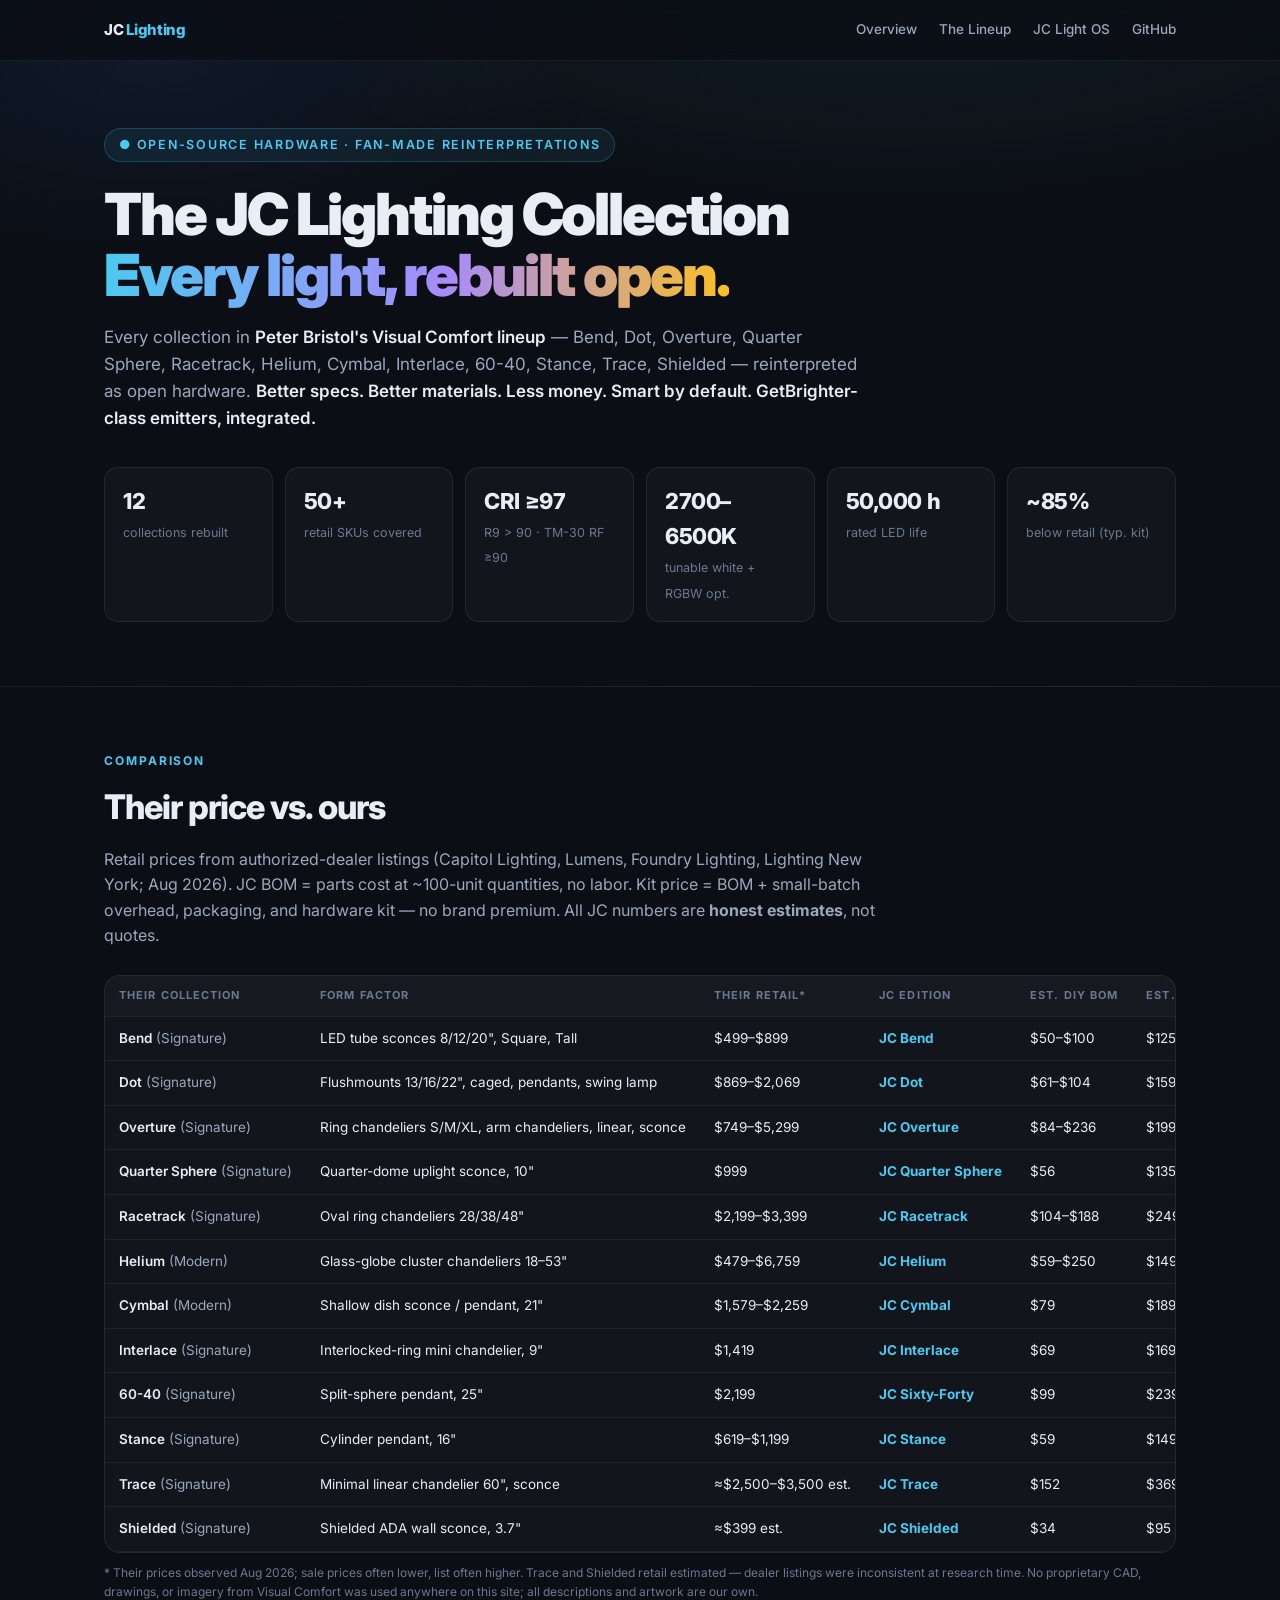
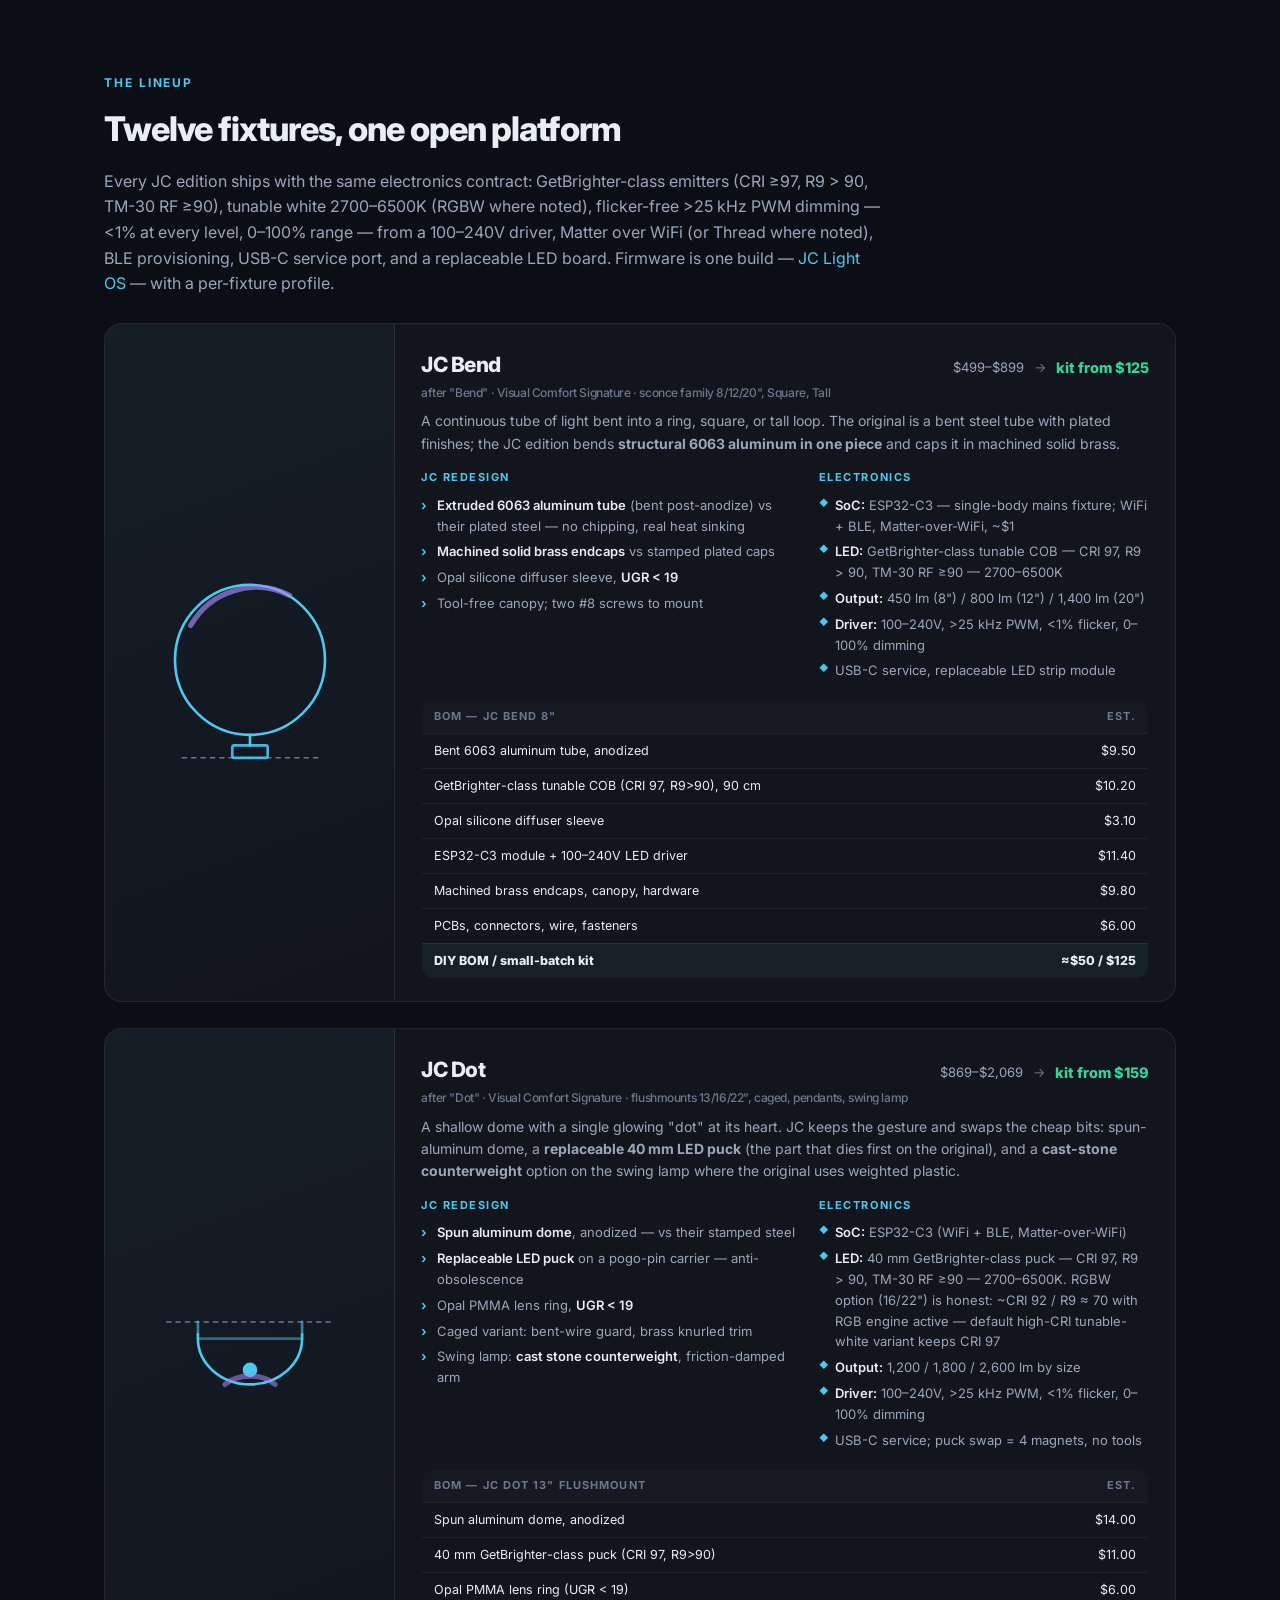
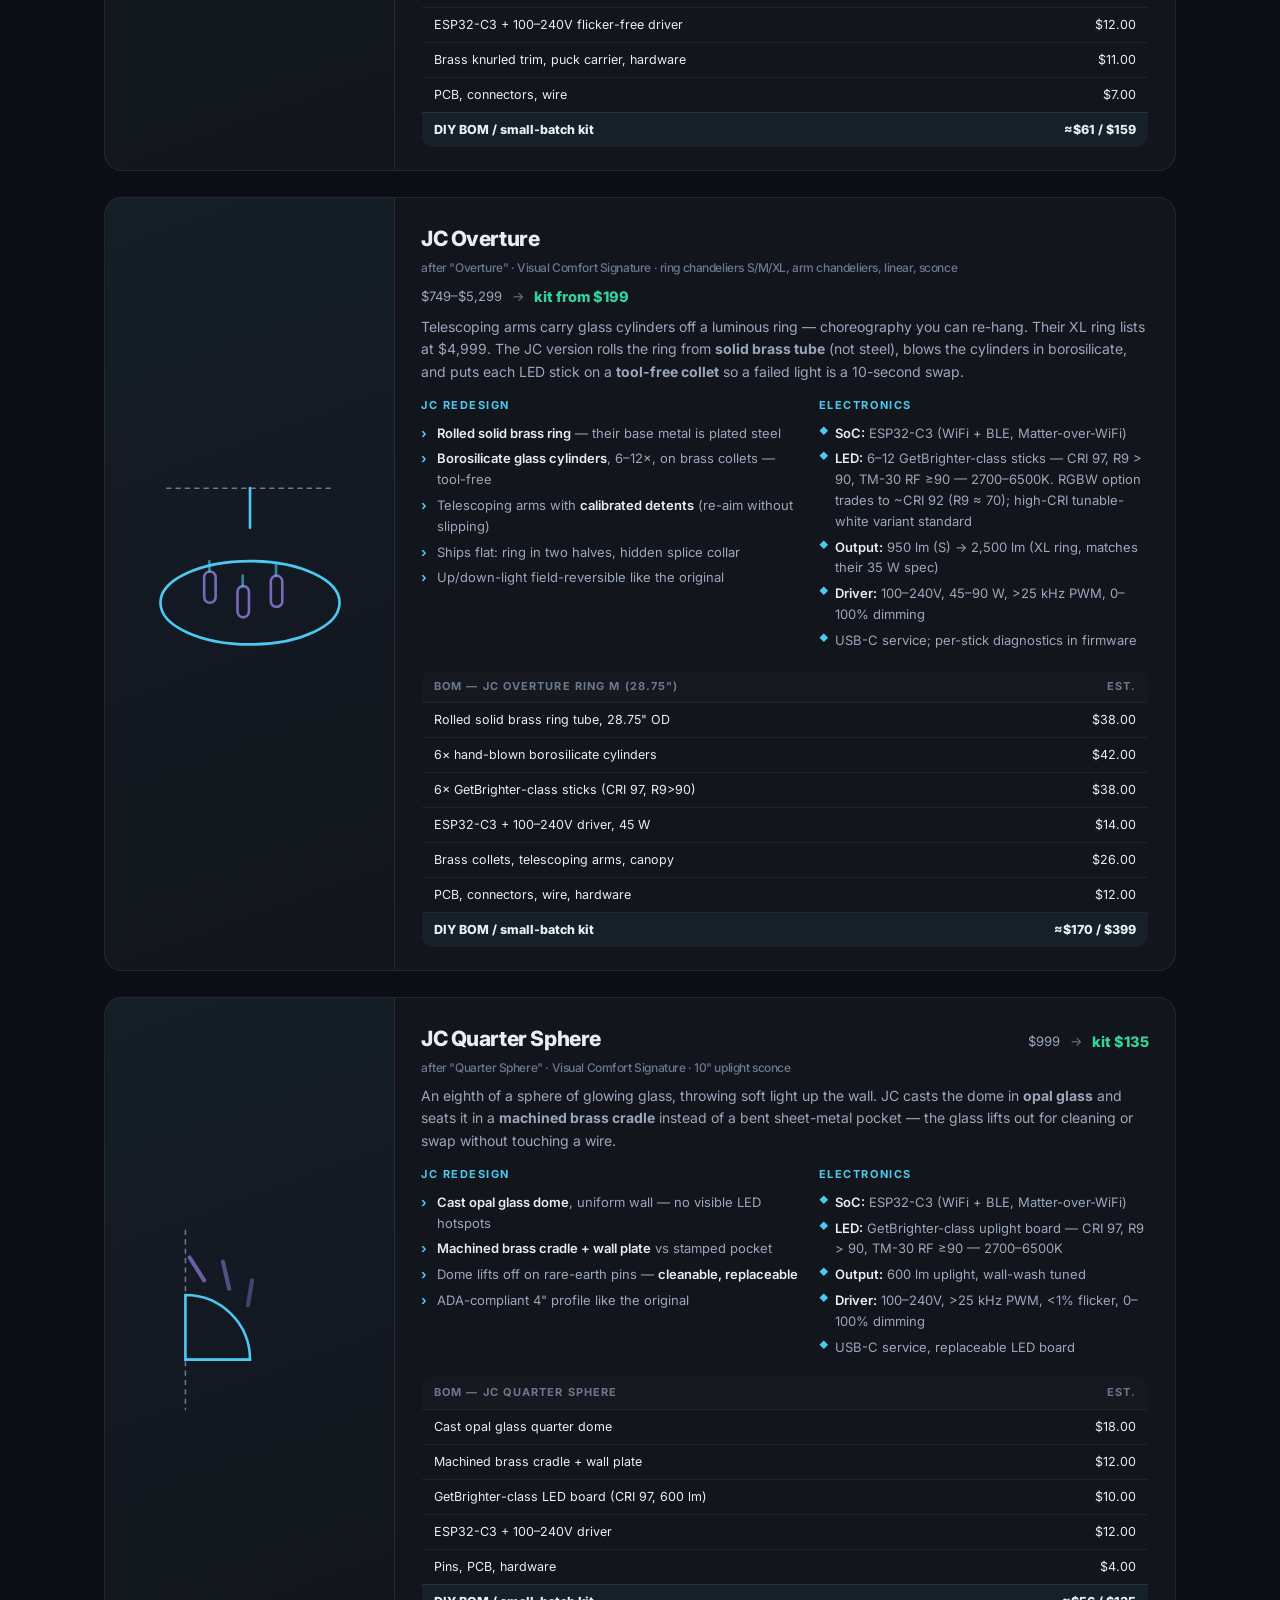
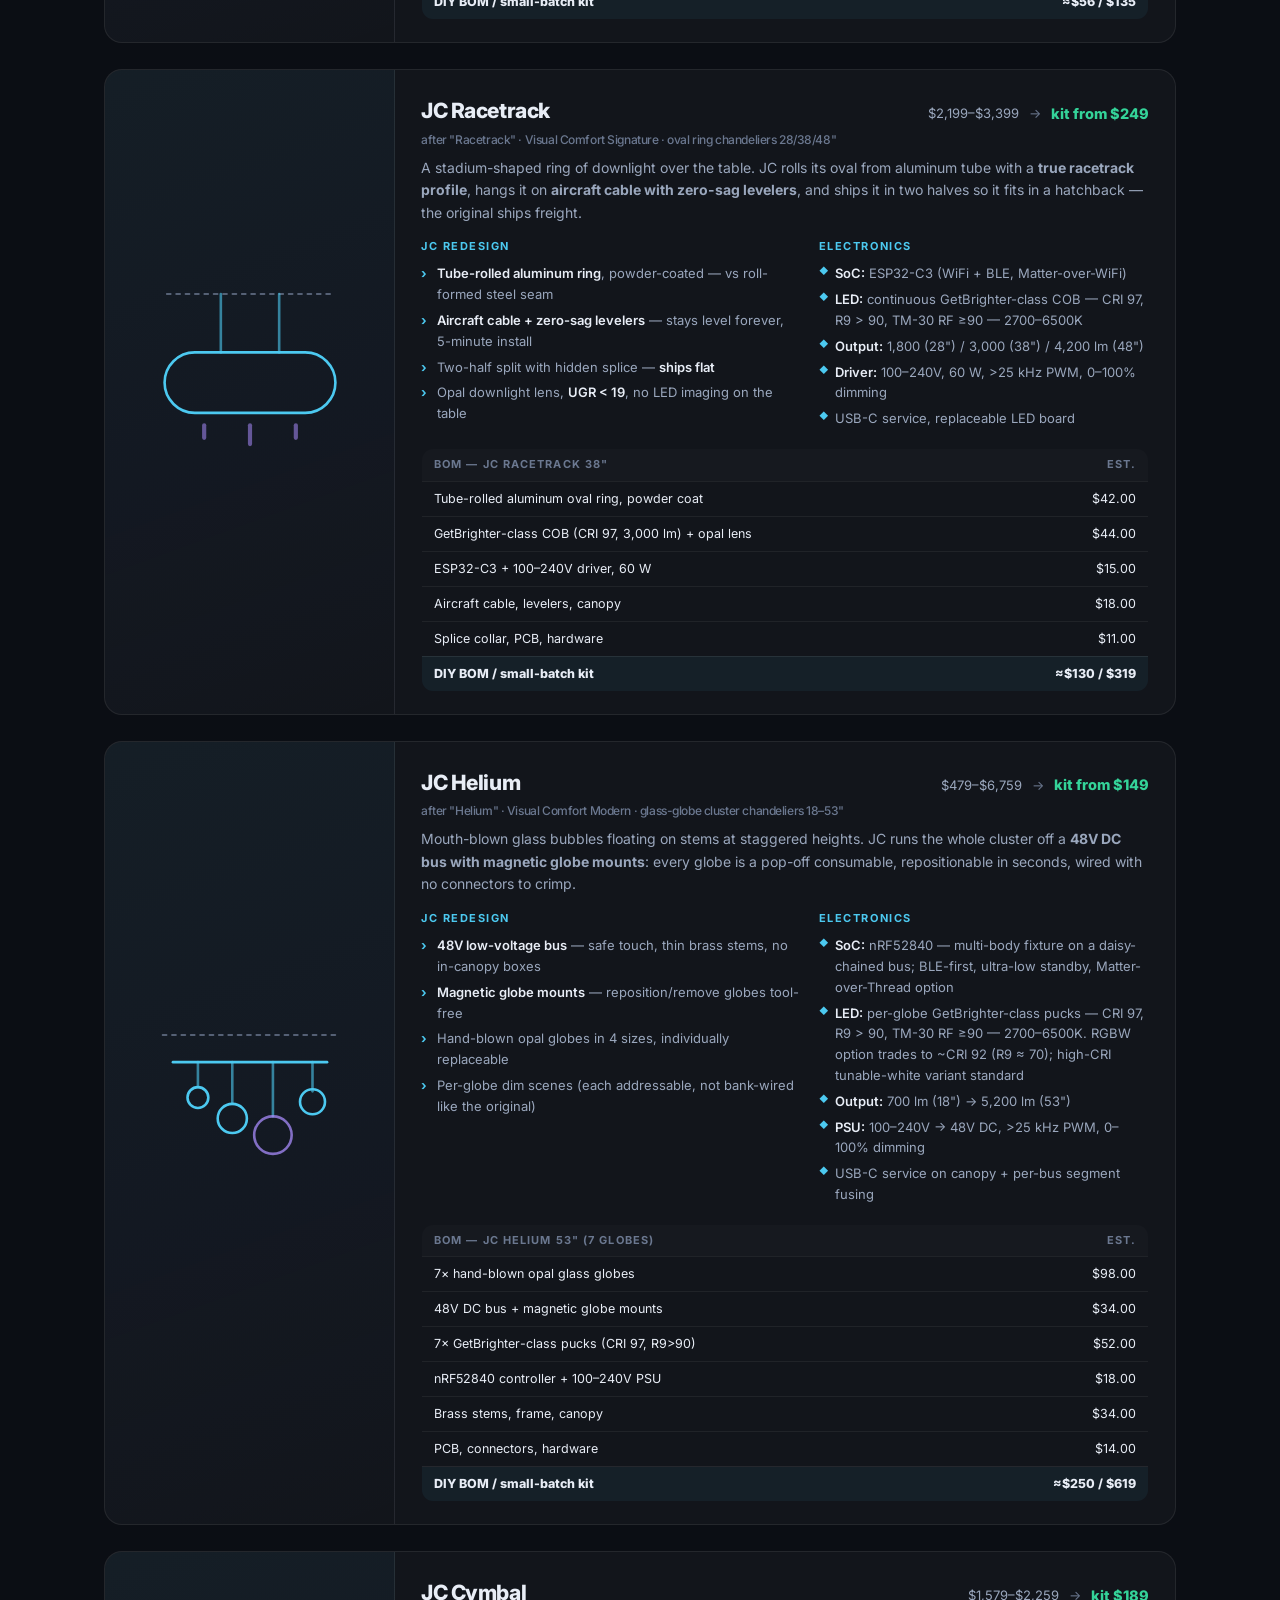
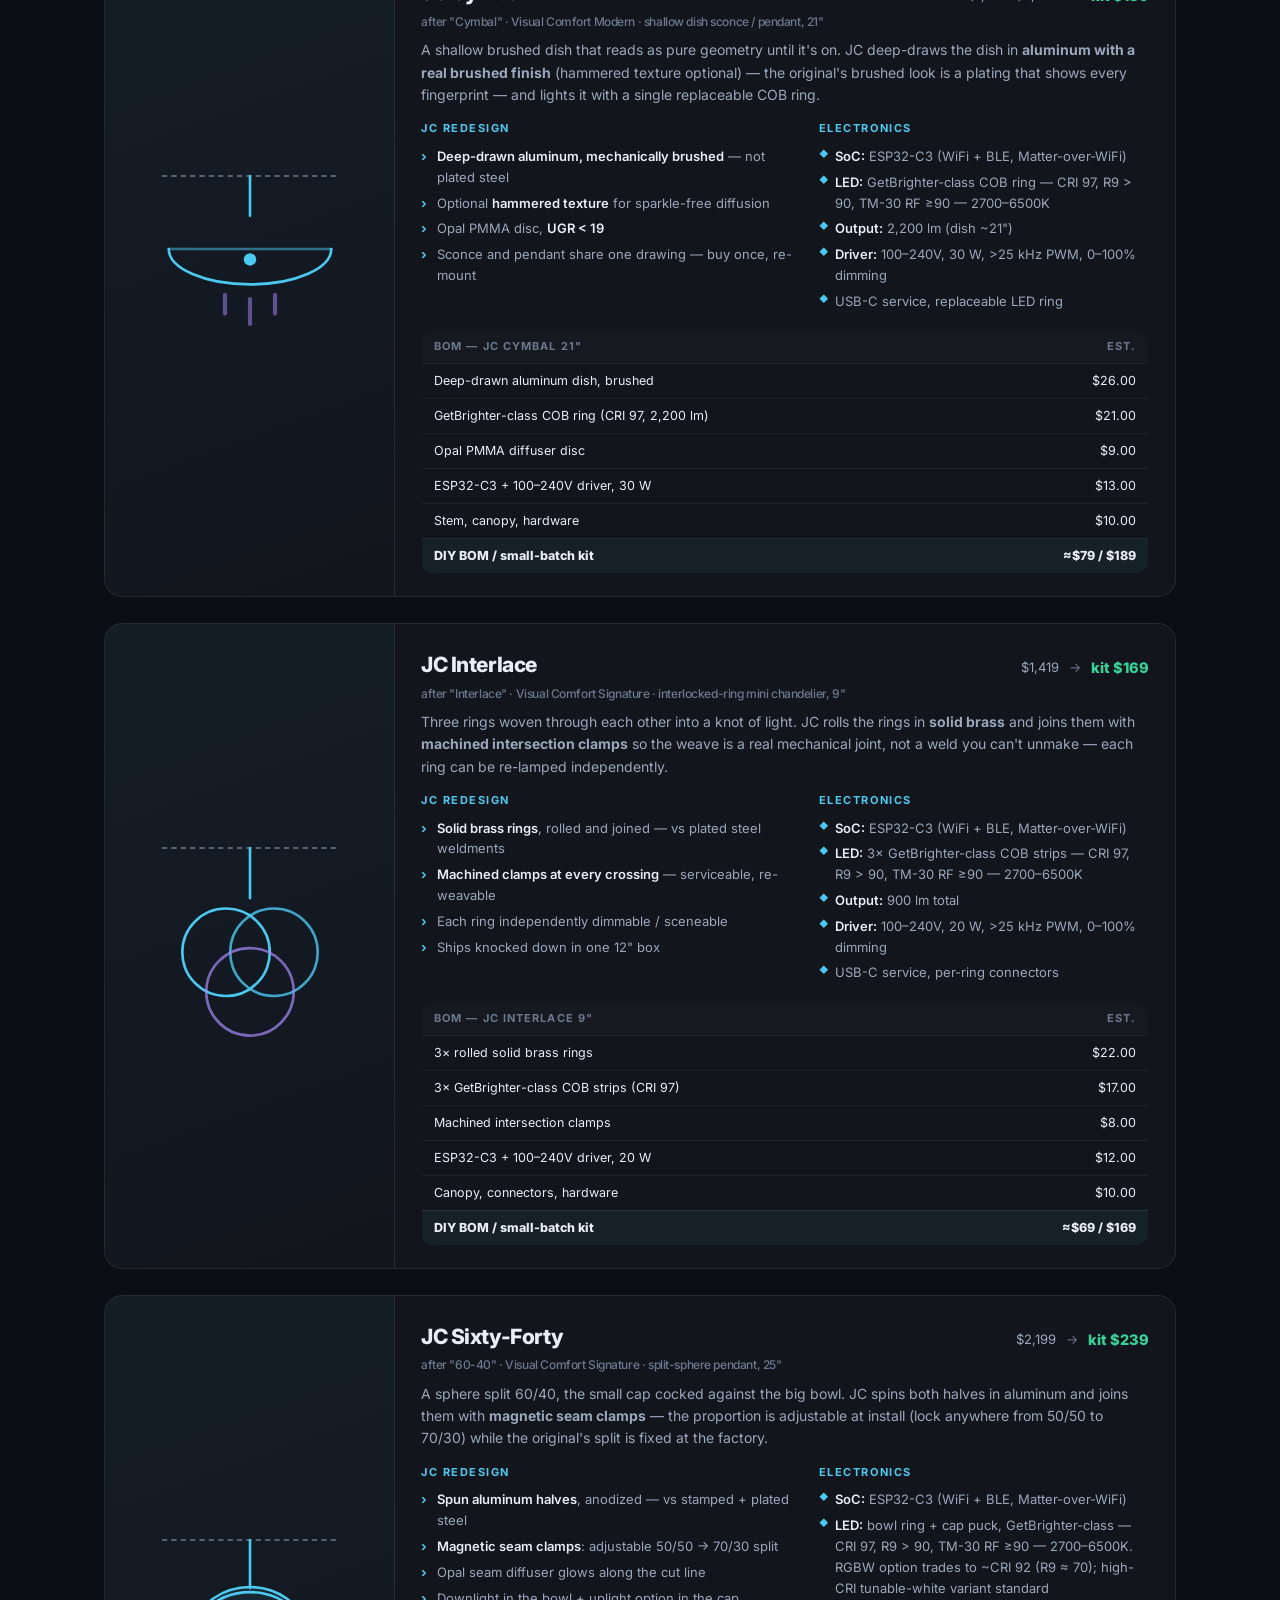
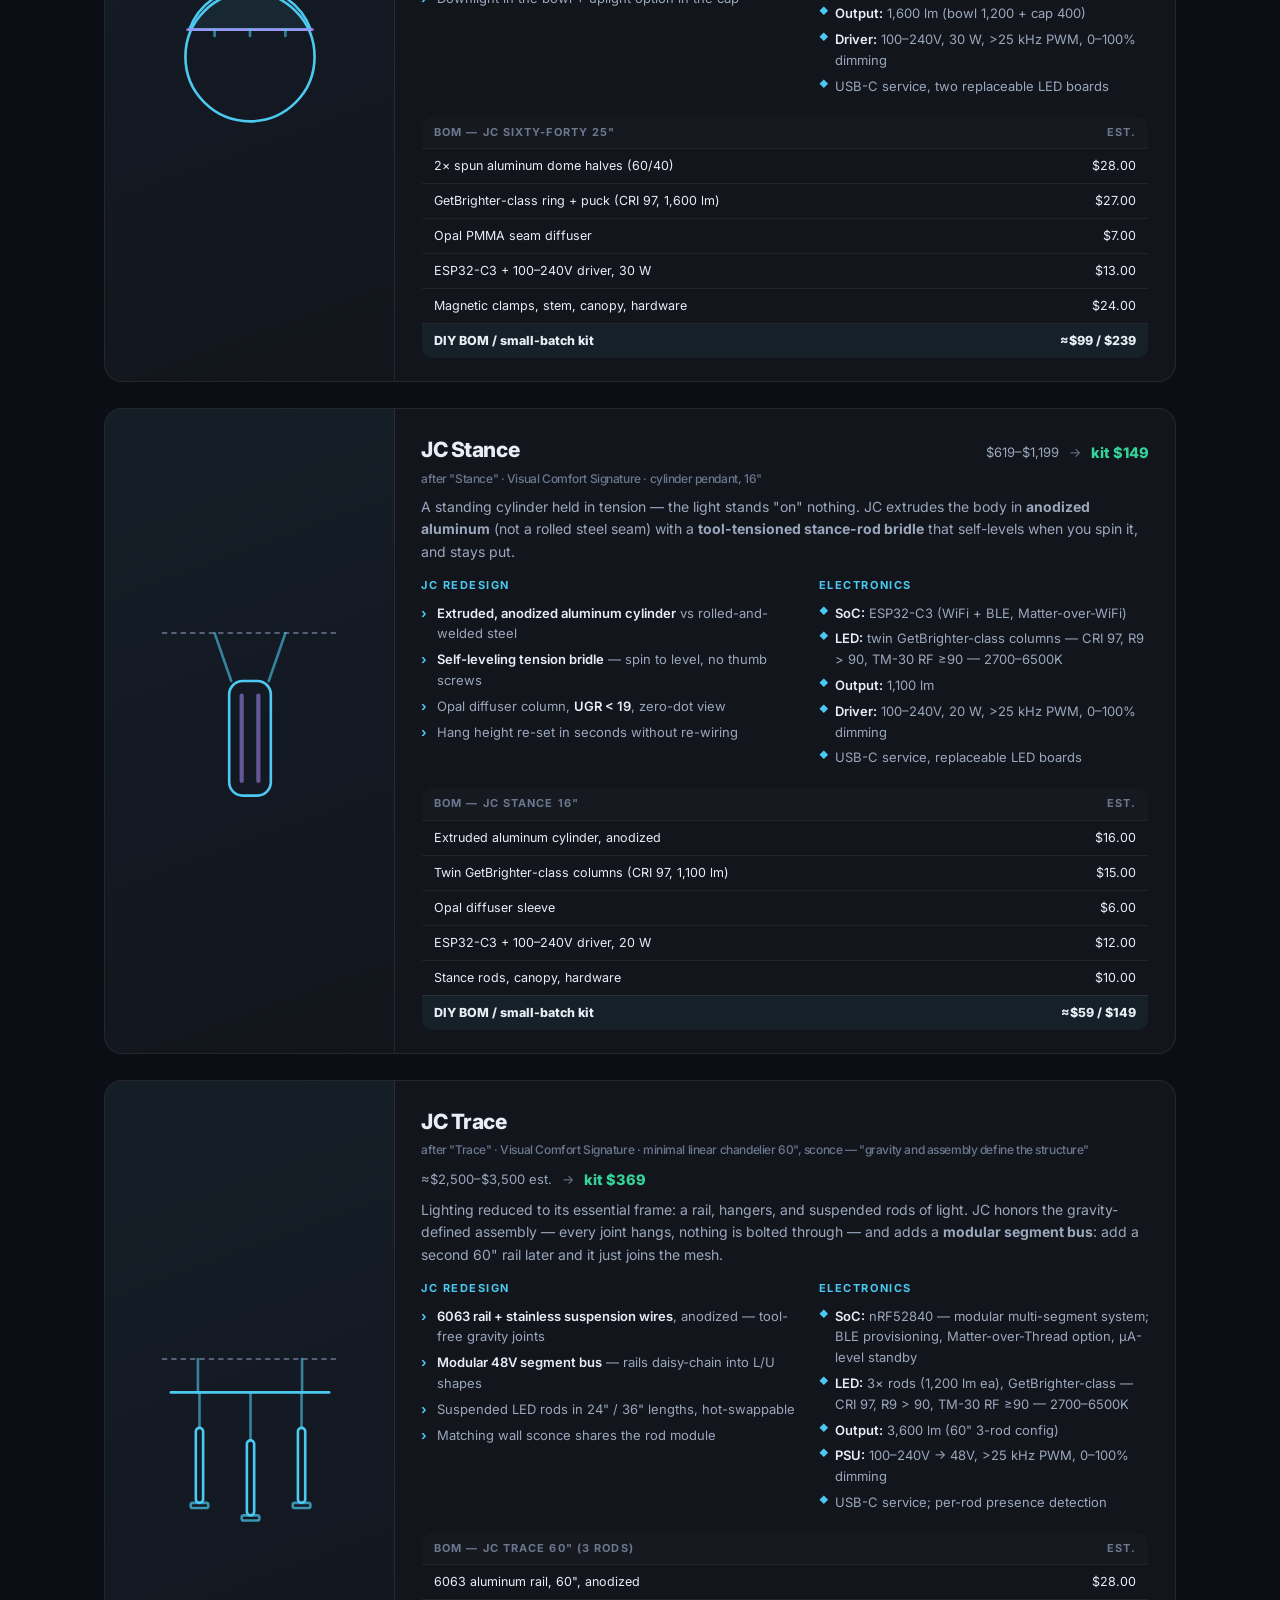
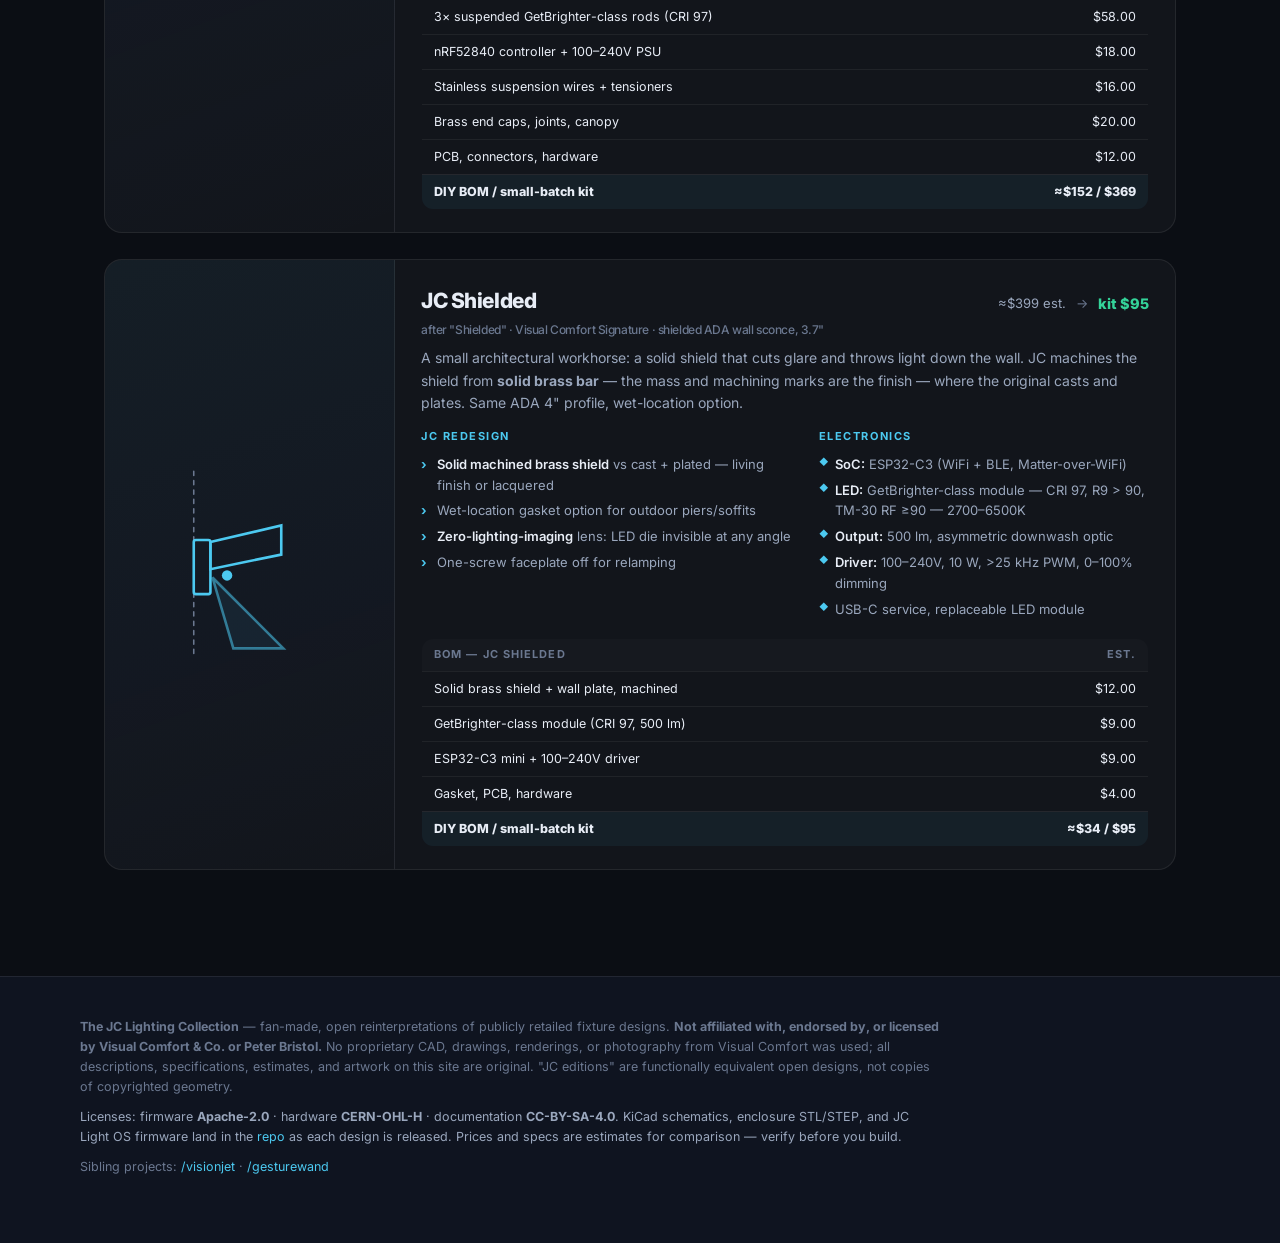
==== commit 6273c630: "Spec update (Ray): GetBrighter-class emitters integrated across collection - CRI >=97, R9 >90, TM-30" ====
--- a/index.html
+++ b/index.html
@@ -29,11 +29,11 @@
   <div class="hero-inner">
     <div class="hero-kicker">● Open-source hardware · fan-made reinterpretations</div>
     <h1>The JC Lighting Collection<br><span class="grad">Every light, rebuilt open.</span></h1>
-    <p class="hero-sub">Every collection in <strong>Peter Bristol's Visual Comfort lineup</strong> — Bend, Dot, Overture, Quarter Sphere, Racetrack, Helium, Cymbal, Interlace, 60-40, Stance, Trace, Shielded — reinterpreted as open hardware. <strong>Better specs. Better materials. Less money. Smart by default.</strong></p>
+    <p class="hero-sub">Every collection in <strong>Peter Bristol's Visual Comfort lineup</strong> — Bend, Dot, Overture, Quarter Sphere, Racetrack, Helium, Cymbal, Interlace, 60-40, Stance, Trace, Shielded — reinterpreted as open hardware. <strong>Better specs. Better materials. Less money. Smart by default. GetBrighter-class emitters, integrated.</strong></p>
     <div class="stat-grid">
       <div class="stat"><b>12</b><span>collections rebuilt</span></div>
       <div class="stat"><b>50+</b><span>retail SKUs covered</span></div>
-      <div class="stat"><b>CRI ≥95</b><span>R9 &gt; 50, SunLike-class</span></div>
+      <div class="stat"><b>CRI ≥97</b><span>R9 &gt; 90 · TM-30 RF ≥90</span></div>
       <div class="stat"><b>2700–6500K</b><span>tunable white + RGBW opt.</span></div>
       <div class="stat"><b>50,000 h</b><span>rated LED life</span></div>
       <div class="stat"><b>~85%</b><span>below retail (typ. kit)</span></div>
@@ -49,18 +49,18 @@
   <table>
     <thead><tr><th>Their collection</th><th>Form factor</th><th>Their retail*</th><th>JC edition</th><th>Est. DIY BOM</th><th>Est. kit</th><th>Typ. saving</th><th>SoC</th></tr></thead>
     <tbody>
-      <tr><td><span class="name">Bend</span> <span class="them">(Signature)</span></td><td>LED tube sconces 8/12/20", Square, Tall</td><td class="them">$499–$899</td><td><span class="jc">JC Bend</span></td><td>$48–$96</td><td>$119–$239</td><td class="save">~76%</td><td>ESP32-C3</td></tr>
-      <tr><td><span class="name">Dot</span> <span class="them">(Signature)</span></td><td>Flushmounts 13/16/22", caged, pendants, swing lamp</td><td class="them">$869–$2,069</td><td><span class="jc">JC Dot</span></td><td>$54–$98</td><td>$129–$249</td><td class="save">~83%</td><td>ESP32-C3</td></tr>
-      <tr><td><span class="name">Overture</span> <span class="them">(Signature)</span></td><td>Ring chandeliers S/M/XL, arm chandeliers, linear, sconce</td><td class="them">$749–$5,299</td><td><span class="jc">JC Overture</span></td><td>$78–$224</td><td>$189–$549</td><td class="save">~89%</td><td>ESP32-C3</td></tr>
-      <tr><td><span class="name">Quarter Sphere</span> <span class="them">(Signature)</span></td><td>Quarter-dome uplight sconce, 10"</td><td class="them">$999</td><td><span class="jc">JC Quarter Sphere</span></td><td>$54</td><td>$129</td><td class="save">~87%</td><td>ESP32-C3</td></tr>
-      <tr><td><span class="name">Racetrack</span> <span class="them">(Signature)</span></td><td>Oval ring chandeliers 28/38/48"</td><td class="them">$2,199–$3,399</td><td><span class="jc">JC Racetrack</span></td><td>$98–$176</td><td>$229–$429</td><td class="save">~87%</td><td>ESP32-C3</td></tr>
-      <tr><td><span class="name">Helium</span> <span class="them">(Modern)</span></td><td>Glass-globe cluster chandeliers 18–53"</td><td class="them">$479–$6,759</td><td><span class="jc">JC Helium</span></td><td>$56–$240</td><td>$139–$599</td><td class="save">~87%</td><td>nRF52840</td></tr>
-      <tr><td><span class="name">Cymbal</span> <span class="them">(Modern)</span></td><td>Shallow dish sconce / pendant, 21"</td><td class="them">$1,579–$2,259</td><td><span class="jc">JC Cymbal</span></td><td>$76</td><td>$179</td><td class="save">~89%</td><td>ESP32-C3</td></tr>
-      <tr><td><span class="name">Interlace</span> <span class="them">(Signature)</span></td><td>Interlocked-ring mini chandelier, 9"</td><td class="them">$1,419</td><td><span class="jc">JC Interlace</span></td><td>$66</td><td>$159</td><td class="save">~89%</td><td>ESP32-C3</td></tr>
-      <tr><td><span class="name">60-40</span> <span class="them">(Signature)</span></td><td>Split-sphere pendant, 25"</td><td class="them">$2,199</td><td><span class="jc">JC Sixty-Forty</span></td><td>$94</td><td>$229</td><td class="save">~90%</td><td>ESP32-C3</td></tr>
-      <tr><td><span class="name">Stance</span> <span class="them">(Signature)</span></td><td>Cylinder pendant, 16"</td><td class="them">$619–$1,199</td><td><span class="jc">JC Stance</span></td><td>$56</td><td>$139</td><td class="save">~88%</td><td>ESP32-C3</td></tr>
-      <tr><td><span class="name">Trace</span> <span class="them">(Signature)</span></td><td>Minimal linear chandelier 60", sconce</td><td class="them">≈$2,500–$3,500 est.</td><td><span class="jc">JC Trace</span></td><td>$142</td><td>$349</td><td class="save">~88%</td><td>nRF52840</td></tr>
-      <tr><td><span class="name">Shielded</span> <span class="them">(Signature)</span></td><td>Shielded ADA wall sconce, 3.7"</td><td class="them">≈$399 est.</td><td><span class="jc">JC Shielded</span></td><td>$32</td><td>$89</td><td class="save">~78%</td><td>ESP32-C3</td></tr>
+      <tr><td><span class="name">Bend</span> <span class="them">(Signature)</span></td><td>LED tube sconces 8/12/20", Square, Tall</td><td class="them">$499–$899</td><td><span class="jc">JC Bend</span></td><td>$50–$100</td><td>$125–$249</td><td class="save">~75%</td><td>ESP32-C3</td></tr>
+      <tr><td><span class="name">Dot</span> <span class="them">(Signature)</span></td><td>Flushmounts 13/16/22", caged, pendants, swing lamp</td><td class="them">$869–$2,069</td><td><span class="jc">JC Dot</span></td><td>$61–$104</td><td>$159–$259</td><td class="save">~82%</td><td>ESP32-C3</td></tr>
+      <tr><td><span class="name">Overture</span> <span class="them">(Signature)</span></td><td>Ring chandeliers S/M/XL, arm chandeliers, linear, sconce</td><td class="them">$749–$5,299</td><td><span class="jc">JC Overture</span></td><td>$84–$236</td><td>$199–$569</td><td class="save">~89%</td><td>ESP32-C3</td></tr>
+      <tr><td><span class="name">Quarter Sphere</span> <span class="them">(Signature)</span></td><td>Quarter-dome uplight sconce, 10"</td><td class="them">$999</td><td><span class="jc">JC Quarter Sphere</span></td><td>$56</td><td>$135</td><td class="save">~86%</td><td>ESP32-C3</td></tr>
+      <tr><td><span class="name">Racetrack</span> <span class="them">(Signature)</span></td><td>Oval ring chandeliers 28/38/48"</td><td class="them">$2,199–$3,399</td><td><span class="jc">JC Racetrack</span></td><td>$104–$188</td><td>$249–$459</td><td class="save">~86%</td><td>ESP32-C3</td></tr>
+      <tr><td><span class="name">Helium</span> <span class="them">(Modern)</span></td><td>Glass-globe cluster chandeliers 18–53"</td><td class="them">$479–$6,759</td><td><span class="jc">JC Helium</span></td><td>$59–$250</td><td>$149–$619</td><td class="save">~86%</td><td>nRF52840</td></tr>
+      <tr><td><span class="name">Cymbal</span> <span class="them">(Modern)</span></td><td>Shallow dish sconce / pendant, 21"</td><td class="them">$1,579–$2,259</td><td><span class="jc">JC Cymbal</span></td><td>$79</td><td>$189</td><td class="save">~88%</td><td>ESP32-C3</td></tr>
+      <tr><td><span class="name">Interlace</span> <span class="them">(Signature)</span></td><td>Interlocked-ring mini chandelier, 9"</td><td class="them">$1,419</td><td><span class="jc">JC Interlace</span></td><td>$69</td><td>$169</td><td class="save">~88%</td><td>ESP32-C3</td></tr>
+      <tr><td><span class="name">60-40</span> <span class="them">(Signature)</span></td><td>Split-sphere pendant, 25"</td><td class="them">$2,199</td><td><span class="jc">JC Sixty-Forty</span></td><td>$99</td><td>$239</td><td class="save">~89%</td><td>ESP32-C3</td></tr>
+      <tr><td><span class="name">Stance</span> <span class="them">(Signature)</span></td><td>Cylinder pendant, 16"</td><td class="them">$619–$1,199</td><td><span class="jc">JC Stance</span></td><td>$59</td><td>$149</td><td class="save">~87%</td><td>ESP32-C3</td></tr>
+      <tr><td><span class="name">Trace</span> <span class="them">(Signature)</span></td><td>Minimal linear chandelier 60", sconce</td><td class="them">≈$2,500–$3,500 est.</td><td><span class="jc">JC Trace</span></td><td>$152</td><td>$369</td><td class="save">~88%</td><td>nRF52840</td></tr>
+      <tr><td><span class="name">Shielded</span> <span class="them">(Signature)</span></td><td>Shielded ADA wall sconce, 3.7"</td><td class="them">≈$399 est.</td><td><span class="jc">JC Shielded</span></td><td>$34</td><td>$95</td><td class="save">~76%</td><td>ESP32-C3</td></tr>
     </tbody>
   </table>
   </div>
@@ -70,7 +70,7 @@
 <section id="lineup">
   <div class="kicker">The Lineup</div>
   <h2>Twelve fixtures, one open platform</h2>
-  <p class="section-sub">Every JC edition ships with the same electronics contract: CRI ≥95 LEDs, tunable white 2700–6500K (RGBW where noted), flicker-free &gt;25 kHz PWM dimming from a 100–240V driver, Matter over WiFi (or Thread where noted), BLE provisioning, USB-C service port, and a replaceable LED board. Firmware is one build — <a href="lightos.html">JC Light OS</a> — with a per-fixture profile.</p>
+  <p class="section-sub">Every JC edition ships with the same electronics contract: GetBrighter-class emitters (CRI ≥97, R9 &gt; 90, TM-30 RF ≥90), tunable white 2700–6500K (RGBW where noted), flicker-free &gt;25 kHz PWM dimming — &lt;1% at every level, 0–100% range — from a 100–240V driver, Matter over WiFi (or Thread where noted), BLE provisioning, USB-C service port, and a replaceable LED board. Firmware is one build — <a href="lightos.html">JC Light OS</a> — with a per-fixture profile.</p>
 
   <!-- ============ BEND ============ -->
   <article class="fixture" id="bend">
@@ -86,7 +86,7 @@
     <div class="fixture-body">
       <div class="fixture-head">
         <h3>JC Bend <span class="fixture-orig">after "Bend" · Visual Comfort Signature · sconce family 8/12/20", Square, Tall</span></h3>
-        <div class="price-row"><span class="price-them">$499–$899</span><span class="arrow">→</span><span class="price-jc">kit from $119</span></div>
+        <div class="price-row"><span class="price-them">$499–$899</span><span class="arrow">→</span><span class="price-jc">kit from $125</span></div>
       </div>
       <p class="fixture-desc">A continuous tube of light bent into a ring, square, or tall loop. The original is a bent steel tube with plated finishes; the JC edition bends <b>structural 6063 aluminum in one piece</b> and caps it in machined solid brass.</p>
       <div class="cols">
@@ -103,9 +103,9 @@
           <h4>Electronics</h4>
           <ul class="specs">
             <li><b>SoC:</b> ESP32-C3 — single-body mains fixture; WiFi + BLE, Matter-over-WiFi, ~$1</li>
-            <li><b>LED:</b> tunable-white COB strip, CRI 97, 2700–6500K</li>
+            <li><b>LED:</b> GetBrighter-class tunable COB — CRI 97, R9 &gt; 90, TM-30 RF ≥90 — 2700–6500K</li>
             <li><b>Output:</b> 450 lm (8") / 800 lm (12") / 1,400 lm (20")</li>
-            <li><b>Driver:</b> 100–240V, &gt;25 kHz PWM, &lt;1% flicker</li>
+            <li><b>Driver:</b> 100–240V, &gt;25 kHz PWM, &lt;1% flicker, 0–100% dimming</li>
             <li>USB-C service, replaceable LED strip module</li>
           </ul>
         </div>
@@ -114,13 +114,13 @@
         <thead><tr><th>BOM — JC Bend 8"</th><th>Est.</th></tr></thead>
         <tbody>
           <tr><td>Bent 6063 aluminum tube, anodized</td><td>$9.50</td></tr>
-          <tr><td>Tunable COB LED strip (CRI 97), 90 cm</td><td>$8.20</td></tr>
+          <tr><td>GetBrighter-class tunable COB (CRI 97, R9&gt;90), 90 cm</td><td>$10.20</td></tr>
           <tr><td>Opal silicone diffuser sleeve</td><td>$3.10</td></tr>
           <tr><td>ESP32-C3 module + 100–240V LED driver</td><td>$11.40</td></tr>
           <tr><td>Machined brass endcaps, canopy, hardware</td><td>$9.80</td></tr>
           <tr><td>PCBs, connectors, wire, fasteners</td><td>$6.00</td></tr>
         </tbody>
-        <tfoot><tr><td>DIY BOM / small-batch kit</td><td>≈$48 / $119</td></tr></tfoot>
+        <tfoot><tr><td>DIY BOM / small-batch kit</td><td>≈$50 / $125</td></tr></tfoot>
       </table>
     </div>
   </article>
@@ -140,7 +140,7 @@
     <div class="fixture-body">
       <div class="fixture-head">
         <h3>JC Dot <span class="fixture-orig">after "Dot" · Visual Comfort Signature · flushmounts 13/16/22", caged, pendants, swing lamp</span></h3>
-        <div class="price-row"><span class="price-them">$869–$2,069</span><span class="arrow">→</span><span class="price-jc">kit from $129</span></div>
+        <div class="price-row"><span class="price-them">$869–$2,069</span><span class="arrow">→</span><span class="price-jc">kit from $159</span></div>
       </div>
       <p class="fixture-desc">A shallow dome with a single glowing "dot" at its heart. JC keeps the gesture and swaps the cheap bits: spun-aluminum dome, a <b>replaceable 40 mm LED puck</b> (the part that dies first on the original), and a <b>cast-stone counterweight</b> option on the swing lamp where the original uses weighted plastic.</p>
       <div class="cols">
@@ -158,9 +158,9 @@
           <h4>Electronics</h4>
           <ul class="specs">
             <li><b>SoC:</b> ESP32-C3 (WiFi + BLE, Matter-over-WiFi)</li>
-            <li><b>LED:</b> 40 mm puck, CRI ≥95, 2700–6500K; RGBW optional on 16/22"</li>
+            <li><b>LED:</b> 40 mm GetBrighter-class puck — CRI 97, R9 &gt; 90, TM-30 RF ≥90 — 2700–6500K. RGBW option (16/22") is honest: ~CRI 92 / R9 ≈ 70 with RGB engine active — default high-CRI tunable-white variant keeps CRI 97</li>
             <li><b>Output:</b> 1,200 / 1,800 / 2,600 lm by size</li>
-            <li><b>Driver:</b> 100–240V, &gt;25 kHz PWM, &lt;1% flicker</li>
+            <li><b>Driver:</b> 100–240V, &gt;25 kHz PWM, &lt;1% flicker, 0–100% dimming</li>
             <li>USB-C service; puck swap = 4 magnets, no tools</li>
           </ul>
         </div>
@@ -169,13 +169,13 @@
         <thead><tr><th>BOM — JC Dot 13" flushmount</th><th>Est.</th></tr></thead>
         <tbody>
           <tr><td>Spun aluminum dome, anodized</td><td>$14.00</td></tr>
-          <tr><td>40 mm replaceable LED puck (CRI 95, tunable)</td><td>$9.00</td></tr>
+          <tr><td>40 mm GetBrighter-class puck (CRI 97, R9&gt;90)</td><td>$11.00</td></tr>
           <tr><td>Opal PMMA lens ring (UGR &lt; 19)</td><td>$6.00</td></tr>
           <tr><td>ESP32-C3 + 100–240V flicker-free driver</td><td>$12.00</td></tr>
           <tr><td>Brass knurled trim, puck carrier, hardware</td><td>$11.00</td></tr>
           <tr><td>PCB, connectors, wire</td><td>$7.00</td></tr>
         </tbody>
-        <tfoot><tr><td>DIY BOM / small-batch kit</td><td>≈$59 / $149</td></tr></tfoot>
+        <tfoot><tr><td>DIY BOM / small-batch kit</td><td>≈$61 / $159</td></tr></tfoot>
       </table>
     </div>
   </article>
@@ -196,7 +196,7 @@
     <div class="fixture-body">
       <div class="fixture-head">
         <h3>JC Overture <span class="fixture-orig">after "Overture" · Visual Comfort Signature · ring chandeliers S/M/XL, arm chandeliers, linear, sconce</span></h3>
-        <div class="price-row"><span class="price-them">$749–$5,299</span><span class="arrow">→</span><span class="price-jc">kit from $189</span></div>
+        <div class="price-row"><span class="price-them">$749–$5,299</span><span class="arrow">→</span><span class="price-jc">kit from $199</span></div>
       </div>
       <p class="fixture-desc">Telescoping arms carry glass cylinders off a luminous ring — choreography you can re-hang. Their XL ring lists at $4,999. The JC version rolls the ring from <b>solid brass tube</b> (not steel), blows the cylinders in borosilicate, and puts each LED stick on a <b>tool-free collet</b> so a failed light is a 10-second swap.</p>
       <div class="cols">
@@ -214,9 +214,9 @@
           <h4>Electronics</h4>
           <ul class="specs">
             <li><b>SoC:</b> ESP32-C3 (WiFi + BLE, Matter-over-WiFi)</li>
-            <li><b>LED:</b> 6–12 replaceable sticks, CRI ≥95, 2700–6500K; RGBW optional</li>
+            <li><b>LED:</b> 6–12 GetBrighter-class sticks — CRI 97, R9 &gt; 90, TM-30 RF ≥90 — 2700–6500K. RGBW option trades to ~CRI 92 (R9 ≈ 70); high-CRI tunable-white variant standard</li>
             <li><b>Output:</b> 950 lm (S) → 2,500 lm (XL ring, matches their 35 W spec)</li>
-            <li><b>Driver:</b> 100–240V, 45–90 W, &gt;25 kHz PWM</li>
+            <li><b>Driver:</b> 100–240V, 45–90 W, &gt;25 kHz PWM, 0–100% dimming</li>
             <li>USB-C service; per-stick diagnostics in firmware</li>
           </ul>
         </div>
@@ -226,12 +226,12 @@
         <tbody>
           <tr><td>Rolled solid brass ring tube, 28.75" OD</td><td>$38.00</td></tr>
           <tr><td>6× hand-blown borosilicate cylinders</td><td>$42.00</td></tr>
-          <tr><td>6× replaceable LED sticks (CRI ≥95, tunable)</td><td>$30.00</td></tr>
+          <tr><td>6× GetBrighter-class sticks (CRI 97, R9&gt;90)</td><td>$38.00</td></tr>
           <tr><td>ESP32-C3 + 100–240V driver, 45 W</td><td>$14.00</td></tr>
           <tr><td>Brass collets, telescoping arms, canopy</td><td>$26.00</td></tr>
           <tr><td>PCB, connectors, wire, hardware</td><td>$12.00</td></tr>
         </tbody>
-        <tfoot><tr><td>DIY BOM / small-batch kit</td><td>≈$162 / $389</td></tr></tfoot>
+        <tfoot><tr><td>DIY BOM / small-batch kit</td><td>≈$170 / $399</td></tr></tfoot>
       </table>
     </div>
   </article>
@@ -251,7 +251,7 @@
     <div class="fixture-body">
       <div class="fixture-head">
         <h3>JC Quarter Sphere <span class="fixture-orig">after "Quarter Sphere" · Visual Comfort Signature · 10" uplight sconce</span></h3>
-        <div class="price-row"><span class="price-them">$999</span><span class="arrow">→</span><span class="price-jc">kit $129</span></div>
+        <div class="price-row"><span class="price-them">$999</span><span class="arrow">→</span><span class="price-jc">kit $135</span></div>
       </div>
       <p class="fixture-desc">An eighth of a sphere of glowing glass, throwing soft light up the wall. JC casts the dome in <b>opal glass</b> and seats it in a <b>machined brass cradle</b> instead of a bent sheet-metal pocket — the glass lifts out for cleaning or swap without touching a wire.</p>
       <div class="cols">
@@ -268,9 +268,9 @@
           <h4>Electronics</h4>
           <ul class="specs">
             <li><b>SoC:</b> ESP32-C3 (WiFi + BLE, Matter-over-WiFi)</li>
-            <li><b>LED:</b> uplight board, CRI ≥95, 2700–6500K</li>
+            <li><b>LED:</b> GetBrighter-class uplight board — CRI 97, R9 &gt; 90, TM-30 RF ≥90 — 2700–6500K</li>
             <li><b>Output:</b> 600 lm uplight, wall-wash tuned</li>
-            <li><b>Driver:</b> 100–240V, &gt;25 kHz PWM, &lt;1% flicker</li>
+            <li><b>Driver:</b> 100–240V, &gt;25 kHz PWM, &lt;1% flicker, 0–100% dimming</li>
             <li>USB-C service, replaceable LED board</li>
           </ul>
         </div>
@@ -280,11 +280,11 @@
         <tbody>
           <tr><td>Cast opal glass quarter dome</td><td>$18.00</td></tr>
           <tr><td>Machined brass cradle + wall plate</td><td>$12.00</td></tr>
-          <tr><td>LED board (CRI ≥95, tunable, 600 lm)</td><td>$8.00</td></tr>
+          <tr><td>GetBrighter-class LED board (CRI 97, 600 lm)</td><td>$10.00</td></tr>
           <tr><td>ESP32-C3 + 100–240V driver</td><td>$12.00</td></tr>
           <tr><td>Pins, PCB, hardware</td><td>$4.00</td></tr>
         </tbody>
-        <tfoot><tr><td>DIY BOM / small-batch kit</td><td>≈$54 / $129</td></tr></tfoot>
+        <tfoot><tr><td>DIY BOM / small-batch kit</td><td>≈$56 / $135</td></tr></tfoot>
       </table>
     </div>
   </article>
@@ -304,7 +304,7 @@
     <div class="fixture-body">
       <div class="fixture-head">
         <h3>JC Racetrack <span class="fixture-orig">after "Racetrack" · Visual Comfort Signature · oval ring chandeliers 28/38/48"</span></h3>
-        <div class="price-row"><span class="price-them">$2,199–$3,399</span><span class="arrow">→</span><span class="price-jc">kit from $229</span></div>
+        <div class="price-row"><span class="price-them">$2,199–$3,399</span><span class="arrow">→</span><span class="price-jc">kit from $249</span></div>
       </div>
       <p class="fixture-desc">A stadium-shaped ring of downlight over the table. JC rolls its oval from aluminum tube with a <b>true racetrack profile</b>, hangs it on <b>aircraft cable with zero-sag levelers</b>, and ships it in two halves so it fits in a hatchback — the original ships freight.</p>
       <div class="cols">
@@ -321,9 +321,9 @@
           <h4>Electronics</h4>
           <ul class="specs">
             <li><b>SoC:</b> ESP32-C3 (WiFi + BLE, Matter-over-WiFi)</li>
-            <li><b>LED:</b> continuous COB array, CRI ≥95, 2700–6500K</li>
+            <li><b>LED:</b> continuous GetBrighter-class COB — CRI 97, R9 &gt; 90, TM-30 RF ≥90 — 2700–6500K</li>
             <li><b>Output:</b> 1,800 (28") / 3,000 (38") / 4,200 lm (48")</li>
-            <li><b>Driver:</b> 100–240V, 60 W, &gt;25 kHz PWM</li>
+            <li><b>Driver:</b> 100–240V, 60 W, &gt;25 kHz PWM, 0–100% dimming</li>
             <li>USB-C service, replaceable LED board</li>
           </ul>
         </div>
@@ -332,12 +332,12 @@
         <thead><tr><th>BOM — JC Racetrack 38"</th><th>Est.</th></tr></thead>
         <tbody>
           <tr><td>Tube-rolled aluminum oval ring, powder coat</td><td>$42.00</td></tr>
-          <tr><td>COB LED array (CRI ≥95, 3,000 lm) + opal lens</td><td>$38.00</td></tr>
+          <tr><td>GetBrighter-class COB (CRI 97, 3,000 lm) + opal lens</td><td>$44.00</td></tr>
           <tr><td>ESP32-C3 + 100–240V driver, 60 W</td><td>$15.00</td></tr>
           <tr><td>Aircraft cable, levelers, canopy</td><td>$18.00</td></tr>
           <tr><td>Splice collar, PCB, hardware</td><td>$11.00</td></tr>
         </tbody>
-        <tfoot><tr><td>DIY BOM / small-batch kit</td><td>≈$124 / $299</td></tr></tfoot>
+        <tfoot><tr><td>DIY BOM / small-batch kit</td><td>≈$130 / $319</td></tr></tfoot>
       </table>
     </div>
   </article>
@@ -361,7 +361,7 @@
     <div class="fixture-body">
       <div class="fixture-head">
         <h3>JC Helium <span class="fixture-orig">after "Helium" · Visual Comfort Modern · glass-globe cluster chandeliers 18–53"</span></h3>
-        <div class="price-row"><span class="price-them">$479–$6,759</span><span class="arrow">→</span><span class="price-jc">kit from $139</span></div>
+        <div class="price-row"><span class="price-them">$479–$6,759</span><span class="arrow">→</span><span class="price-jc">kit from $149</span></div>
       </div>
       <p class="fixture-desc">Mouth-blown glass bubbles floating on stems at staggered heights. JC runs the whole cluster off a <b>48V DC bus with magnetic globe mounts</b>: every globe is a pop-off consumable, repositionable in seconds, wired with no connectors to crimp.</p>
       <div class="cols">
@@ -378,9 +378,9 @@
           <h4>Electronics</h4>
           <ul class="specs">
             <li><b>SoC:</b> nRF52840 — multi-body fixture on a daisy-chained bus; BLE-first, ultra-low standby, Matter-over-Thread option</li>
-            <li><b>LED:</b> per-globe pucks, CRI ≥95, 2700–6500K; RGBW optional</li>
+            <li><b>LED:</b> per-globe GetBrighter-class pucks — CRI 97, R9 &gt; 90, TM-30 RF ≥90 — 2700–6500K. RGBW option trades to ~CRI 92 (R9 ≈ 70); high-CRI tunable-white variant standard</li>
             <li><b>Output:</b> 700 lm (18") → 5,200 lm (53")</li>
-            <li><b>PSU:</b> 100–240V → 48V DC, &gt;25 kHz PWM</li>
+            <li><b>PSU:</b> 100–240V → 48V DC, &gt;25 kHz PWM, 0–100% dimming</li>
             <li>USB-C service on canopy + per-bus segment fusing</li>
           </ul>
         </div>
@@ -390,12 +390,12 @@
         <tbody>
           <tr><td>7× hand-blown opal glass globes</td><td>$98.00</td></tr>
           <tr><td>48V DC bus + magnetic globe mounts</td><td>$34.00</td></tr>
-          <tr><td>7× replaceable LED pucks (CRI ≥95, tunable)</td><td>$42.00</td></tr>
+          <tr><td>7× GetBrighter-class pucks (CRI 97, R9&gt;90)</td><td>$52.00</td></tr>
           <tr><td>nRF52840 controller + 100–240V PSU</td><td>$18.00</td></tr>
           <tr><td>Brass stems, frame, canopy</td><td>$34.00</td></tr>
           <tr><td>PCB, connectors, hardware</td><td>$14.00</td></tr>
         </tbody>
-        <tfoot><tr><td>DIY BOM / small-batch kit</td><td>≈$240 / $599</td></tr></tfoot>
+        <tfoot><tr><td>DIY BOM / small-batch kit</td><td>≈$250 / $619</td></tr></tfoot>
       </table>
     </div>
   </article>
@@ -417,7 +417,7 @@
     <div class="fixture-body">
       <div class="fixture-head">
         <h3>JC Cymbal <span class="fixture-orig">after "Cymbal" · Visual Comfort Modern · shallow dish sconce / pendant, 21"</span></h3>
-        <div class="price-row"><span class="price-them">$1,579–$2,259</span><span class="arrow">→</span><span class="price-jc">kit $179</span></div>
+        <div class="price-row"><span class="price-them">$1,579–$2,259</span><span class="arrow">→</span><span class="price-jc">kit $189</span></div>
       </div>
       <p class="fixture-desc">A shallow brushed dish that reads as pure geometry until it's on. JC deep-draws the dish in <b>aluminum with a real brushed finish</b> (hammered texture optional) — the original's brushed look is a plating that shows every fingerprint — and lights it with a single replaceable COB ring.</p>
       <div class="cols">
@@ -434,9 +434,9 @@
           <h4>Electronics</h4>
           <ul class="specs">
             <li><b>SoC:</b> ESP32-C3 (WiFi + BLE, Matter-over-WiFi)</li>
-            <li><b>LED:</b> COB ring, CRI ≥95, 2700–6500K</li>
+            <li><b>LED:</b> GetBrighter-class COB ring — CRI 97, R9 &gt; 90, TM-30 RF ≥90 — 2700–6500K</li>
             <li><b>Output:</b> 2,200 lm (dish ~21")</li>
-            <li><b>Driver:</b> 100–240V, 30 W, &gt;25 kHz PWM</li>
+            <li><b>Driver:</b> 100–240V, 30 W, &gt;25 kHz PWM, 0–100% dimming</li>
             <li>USB-C service, replaceable LED ring</li>
           </ul>
         </div>
@@ -445,12 +445,12 @@
         <thead><tr><th>BOM — JC Cymbal 21"</th><th>Est.</th></tr></thead>
         <tbody>
           <tr><td>Deep-drawn aluminum dish, brushed</td><td>$26.00</td></tr>
-          <tr><td>COB LED ring (CRI ≥95, 2,200 lm)</td><td>$18.00</td></tr>
+          <tr><td>GetBrighter-class COB ring (CRI 97, 2,200 lm)</td><td>$21.00</td></tr>
           <tr><td>Opal PMMA diffuser disc</td><td>$9.00</td></tr>
           <tr><td>ESP32-C3 + 100–240V driver, 30 W</td><td>$13.00</td></tr>
           <tr><td>Stem, canopy, hardware</td><td>$10.00</td></tr>
         </tbody>
-        <tfoot><tr><td>DIY BOM / small-batch kit</td><td>≈$76 / $179</td></tr></tfoot>
+        <tfoot><tr><td>DIY BOM / small-batch kit</td><td>≈$79 / $189</td></tr></tfoot>
       </table>
     </div>
   </article>
@@ -469,7 +469,7 @@
     <div class="fixture-body">
       <div class="fixture-head">
         <h3>JC Interlace <span class="fixture-orig">after "Interlace" · Visual Comfort Signature · interlocked-ring mini chandelier, 9"</span></h3>
-        <div class="price-row"><span class="price-them">$1,419</span><span class="arrow">→</span><span class="price-jc">kit $159</span></div>
+        <div class="price-row"><span class="price-them">$1,419</span><span class="arrow">→</span><span class="price-jc">kit $169</span></div>
       </div>
       <p class="fixture-desc">Three rings woven through each other into a knot of light. JC rolls the rings in <b>solid brass</b> and joins them with <b>machined intersection clamps</b> so the weave is a real mechanical joint, not a weld you can't unmake — each ring can be re-lamped independently.</p>
       <div class="cols">
@@ -486,9 +486,9 @@
           <h4>Electronics</h4>
           <ul class="specs">
             <li><b>SoC:</b> ESP32-C3 (WiFi + BLE, Matter-over-WiFi)</li>
-            <li><b>LED:</b> 3× COB strips, CRI ≥95, 2700–6500K</li>
+            <li><b>LED:</b> 3× GetBrighter-class COB strips — CRI 97, R9 &gt; 90, TM-30 RF ≥90 — 2700–6500K</li>
             <li><b>Output:</b> 900 lm total</li>
-            <li><b>Driver:</b> 100–240V, 20 W, &gt;25 kHz PWM</li>
+            <li><b>Driver:</b> 100–240V, 20 W, &gt;25 kHz PWM, 0–100% dimming</li>
             <li>USB-C service, per-ring connectors</li>
           </ul>
         </div>
@@ -497,12 +497,12 @@
         <thead><tr><th>BOM — JC Interlace 9"</th><th>Est.</th></tr></thead>
         <tbody>
           <tr><td>3× rolled solid brass rings</td><td>$22.00</td></tr>
-          <tr><td>3× COB LED strips (CRI ≥95, tunable)</td><td>$14.00</td></tr>
+          <tr><td>3× GetBrighter-class COB strips (CRI 97)</td><td>$17.00</td></tr>
           <tr><td>Machined intersection clamps</td><td>$8.00</td></tr>
           <tr><td>ESP32-C3 + 100–240V driver, 20 W</td><td>$12.00</td></tr>
           <tr><td>Canopy, connectors, hardware</td><td>$10.00</td></tr>
         </tbody>
-        <tfoot><tr><td>DIY BOM / small-batch kit</td><td>≈$66 / $159</td></tr></tfoot>
+        <tfoot><tr><td>DIY BOM / small-batch kit</td><td>≈$69 / $169</td></tr></tfoot>
       </table>
     </div>
   </article>
@@ -522,7 +522,7 @@
     <div class="fixture-body">
       <div class="fixture-head">
         <h3>JC Sixty-Forty <span class="fixture-orig">after "60-40" · Visual Comfort Signature · split-sphere pendant, 25"</span></h3>
-        <div class="price-row"><span class="price-them">$2,199</span><span class="arrow">→</span><span class="price-jc">kit $229</span></div>
+        <div class="price-row"><span class="price-them">$2,199</span><span class="arrow">→</span><span class="price-jc">kit $239</span></div>
       </div>
       <p class="fixture-desc">A sphere split 60/40, the small cap cocked against the big bowl. JC spins both halves in aluminum and joins them with <b>magnetic seam clamps</b> — the proportion is adjustable at install (lock anywhere from 50/50 to 70/30) while the original's split is fixed at the factory.</p>
       <div class="cols">
@@ -539,9 +539,9 @@
           <h4>Electronics</h4>
           <ul class="specs">
             <li><b>SoC:</b> ESP32-C3 (WiFi + BLE, Matter-over-WiFi)</li>
-            <li><b>LED:</b> bowl ring + cap puck, CRI ≥95, 2700–6500K; RGBW optional</li>
+            <li><b>LED:</b> bowl ring + cap puck, GetBrighter-class — CRI 97, R9 &gt; 90, TM-30 RF ≥90 — 2700–6500K. RGBW option trades to ~CRI 92 (R9 ≈ 70); high-CRI tunable-white variant standard</li>
             <li><b>Output:</b> 1,600 lm (bowl 1,200 + cap 400)</li>
-            <li><b>Driver:</b> 100–240V, 30 W, &gt;25 kHz PWM</li>
+            <li><b>Driver:</b> 100–240V, 30 W, &gt;25 kHz PWM, 0–100% dimming</li>
             <li>USB-C service, two replaceable LED boards</li>
           </ul>
         </div>
@@ -550,12 +550,12 @@
         <thead><tr><th>BOM — JC Sixty-Forty 25"</th><th>Est.</th></tr></thead>
         <tbody>
           <tr><td>2× spun aluminum dome halves (60/40)</td><td>$28.00</td></tr>
-          <tr><td>LED ring + puck (CRI ≥95, 1,600 lm)</td><td>$22.00</td></tr>
+          <tr><td>GetBrighter-class ring + puck (CRI 97, 1,600 lm)</td><td>$27.00</td></tr>
           <tr><td>Opal PMMA seam diffuser</td><td>$7.00</td></tr>
           <tr><td>ESP32-C3 + 100–240V driver, 30 W</td><td>$13.00</td></tr>
           <tr><td>Magnetic clamps, stem, canopy, hardware</td><td>$24.00</td></tr>
         </tbody>
-        <tfoot><tr><td>DIY BOM / small-batch kit</td><td>≈$94 / $229</td></tr></tfoot>
+        <tfoot><tr><td>DIY BOM / small-batch kit</td><td>≈$99 / $239</td></tr></tfoot>
       </table>
     </div>
   </article>
@@ -575,7 +575,7 @@
     <div class="fixture-body">
       <div class="fixture-head">
         <h3>JC Stance <span class="fixture-orig">after "Stance" · Visual Comfort Signature · cylinder pendant, 16"</span></h3>
-        <div class="price-row"><span class="price-them">$619–$1,199</span><span class="arrow">→</span><span class="price-jc">kit $139</span></div>
+        <div class="price-row"><span class="price-them">$619–$1,199</span><span class="arrow">→</span><span class="price-jc">kit $149</span></div>
       </div>
       <p class="fixture-desc">A standing cylinder held in tension — the light stands "on" nothing. JC extrudes the body in <b>anodized aluminum</b> (not a rolled steel seam) with a <b>tool-tensioned stance-rod bridle</b> that self-levels when you spin it, and stays put.</p>
       <div class="cols">
@@ -592,9 +592,9 @@
           <h4>Electronics</h4>
           <ul class="specs">
             <li><b>SoC:</b> ESP32-C3 (WiFi + BLE, Matter-over-WiFi)</li>
-            <li><b>LED:</b> twin columns, CRI ≥95, 2700–6500K</li>
+            <li><b>LED:</b> twin GetBrighter-class columns — CRI 97, R9 &gt; 90, TM-30 RF ≥90 — 2700–6500K</li>
             <li><b>Output:</b> 1,100 lm</li>
-            <li><b>Driver:</b> 100–240V, 20 W, &gt;25 kHz PWM</li>
+            <li><b>Driver:</b> 100–240V, 20 W, &gt;25 kHz PWM, 0–100% dimming</li>
             <li>USB-C service, replaceable LED boards</li>
           </ul>
         </div>
@@ -603,12 +603,12 @@
         <thead><tr><th>BOM — JC Stance 16"</th><th>Est.</th></tr></thead>
         <tbody>
           <tr><td>Extruded aluminum cylinder, anodized</td><td>$16.00</td></tr>
-          <tr><td>Twin LED columns (CRI ≥95, 1,100 lm)</td><td>$12.00</td></tr>
+          <tr><td>Twin GetBrighter-class columns (CRI 97, 1,100 lm)</td><td>$15.00</td></tr>
           <tr><td>Opal diffuser sleeve</td><td>$6.00</td></tr>
           <tr><td>ESP32-C3 + 100–240V driver, 20 W</td><td>$12.00</td></tr>
           <tr><td>Stance rods, canopy, hardware</td><td>$10.00</td></tr>
         </tbody>
-        <tfoot><tr><td>DIY BOM / small-batch kit</td><td>≈$56 / $139</td></tr></tfoot>
+        <tfoot><tr><td>DIY BOM / small-batch kit</td><td>≈$59 / $149</td></tr></tfoot>
       </table>
     </div>
   </article>
@@ -635,7 +635,7 @@
     <div class="fixture-body">
       <div class="fixture-head">
         <h3>JC Trace <span class="fixture-orig">after "Trace" · Visual Comfort Signature · minimal linear chandelier 60", sconce — "gravity and assembly define the structure"</span></h3>
-        <div class="price-row"><span class="price-them">≈$2,500–$3,500 est.</span><span class="arrow">→</span><span class="price-jc">kit $349</span></div>
+        <div class="price-row"><span class="price-them">≈$2,500–$3,500 est.</span><span class="arrow">→</span><span class="price-jc">kit $369</span></div>
       </div>
       <p class="fixture-desc">Lighting reduced to its essential frame: a rail, hangers, and suspended rods of light. JC honors the gravity-defined assembly — every joint hangs, nothing is bolted through — and adds a <b>modular segment bus</b>: add a second 60" rail later and it just joins the mesh.</p>
       <div class="cols">
@@ -652,9 +652,9 @@
           <h4>Electronics</h4>
           <ul class="specs">
             <li><b>SoC:</b> nRF52840 — modular multi-segment system; BLE provisioning, Matter-over-Thread option, µA-level standby</li>
-            <li><b>LED:</b> 3× rods (1,200 lm ea), CRI ≥95, 2700–6500K</li>
+            <li><b>LED:</b> 3× rods (1,200 lm ea), GetBrighter-class — CRI 97, R9 &gt; 90, TM-30 RF ≥90 — 2700–6500K</li>
             <li><b>Output:</b> 3,600 lm (60" 3-rod config)</li>
-            <li><b>PSU:</b> 100–240V → 48V, &gt;25 kHz PWM</li>
+            <li><b>PSU:</b> 100–240V → 48V, &gt;25 kHz PWM, 0–100% dimming</li>
             <li>USB-C service; per-rod presence detection</li>
           </ul>
         </div>
@@ -663,13 +663,13 @@
         <thead><tr><th>BOM — JC Trace 60" (3 rods)</th><th>Est.</th></tr></thead>
         <tbody>
           <tr><td>6063 aluminum rail, 60", anodized</td><td>$28.00</td></tr>
-          <tr><td>3× suspended LED rods (CRI ≥95)</td><td>$48.00</td></tr>
+          <tr><td>3× suspended GetBrighter-class rods (CRI 97)</td><td>$58.00</td></tr>
           <tr><td>nRF52840 controller + 100–240V PSU</td><td>$18.00</td></tr>
           <tr><td>Stainless suspension wires + tensioners</td><td>$16.00</td></tr>
           <tr><td>Brass end caps, joints, canopy</td><td>$20.00</td></tr>
           <tr><td>PCB, connectors, hardware</td><td>$12.00</td></tr>
         </tbody>
-        <tfoot><tr><td>DIY BOM / small-batch kit</td><td>≈$142 / $349</td></tr></tfoot>
+        <tfoot><tr><td>DIY BOM / small-batch kit</td><td>≈$152 / $369</td></tr></tfoot>
       </table>
     </div>
   </article>
@@ -688,7 +688,7 @@
     <div class="fixture-body">
       <div class="fixture-head">
         <h3>JC Shielded <span class="fixture-orig">after "Shielded" · Visual Comfort Signature · shielded ADA wall sconce, 3.7"</span></h3>
-        <div class="price-row"><span class="price-them">≈$399 est.</span><span class="arrow">→</span><span class="price-jc">kit $89</span></div>
+        <div class="price-row"><span class="price-them">≈$399 est.</span><span class="arrow">→</span><span class="price-jc">kit $95</span></div>
       </div>
       <p class="fixture-desc">A small architectural workhorse: a solid shield that cuts glare and throws light down the wall. JC machines the shield from <b>solid brass bar</b> — the mass and machining marks are the finish — where the original casts and plates. Same ADA 4" profile, wet-location option.</p>
       <div class="cols">
@@ -705,9 +705,9 @@
           <h4>Electronics</h4>
           <ul class="specs">
             <li><b>SoC:</b> ESP32-C3 (WiFi + BLE, Matter-over-WiFi)</li>
-            <li><b>LED:</b> module, CRI ≥95, 2700–6500K</li>
+            <li><b>LED:</b> GetBrighter-class module — CRI 97, R9 &gt; 90, TM-30 RF ≥90 — 2700–6500K</li>
             <li><b>Output:</b> 500 lm, asymmetric downwash optic</li>
-            <li><b>Driver:</b> 100–240V, 10 W, &gt;25 kHz PWM</li>
+            <li><b>Driver:</b> 100–240V, 10 W, &gt;25 kHz PWM, 0–100% dimming</li>
             <li>USB-C service, replaceable LED module</li>
           </ul>
         </div>
@@ -716,11 +716,11 @@
         <thead><tr><th>BOM — JC Shielded</th><th>Est.</th></tr></thead>
         <tbody>
           <tr><td>Solid brass shield + wall plate, machined</td><td>$12.00</td></tr>
-          <tr><td>LED module (CRI ≥95, tunable, 500 lm)</td><td>$7.00</td></tr>
+          <tr><td>GetBrighter-class module (CRI 97, 500 lm)</td><td>$9.00</td></tr>
           <tr><td>ESP32-C3 mini + 100–240V driver</td><td>$9.00</td></tr>
           <tr><td>Gasket, PCB, hardware</td><td>$4.00</td></tr>
         </tbody>
-        <tfoot><tr><td>DIY BOM / small-batch kit</td><td>≈$32 / $89</td></tr></tfoot>
+        <tfoot><tr><td>DIY BOM / small-batch kit</td><td>≈$34 / $95</td></tr></tfoot>
       </table>
     </div>
   </article>
--- a/styles.css
+++ b/styles.css
@@ -105,6 +105,8 @@
 }
 tbody tr:hover{background:rgba(76,201,240,.04)}
 td .name{font-weight:600;color:var(--text)}
+table.profiles{min-width:0}
+table.profiles th,table.profiles td{white-space:normal}
 td .jc{font-weight:700;color:var(--accent)}
 td .them{color:var(--muted)}
 .save{color:var(--green);font-weight:700}
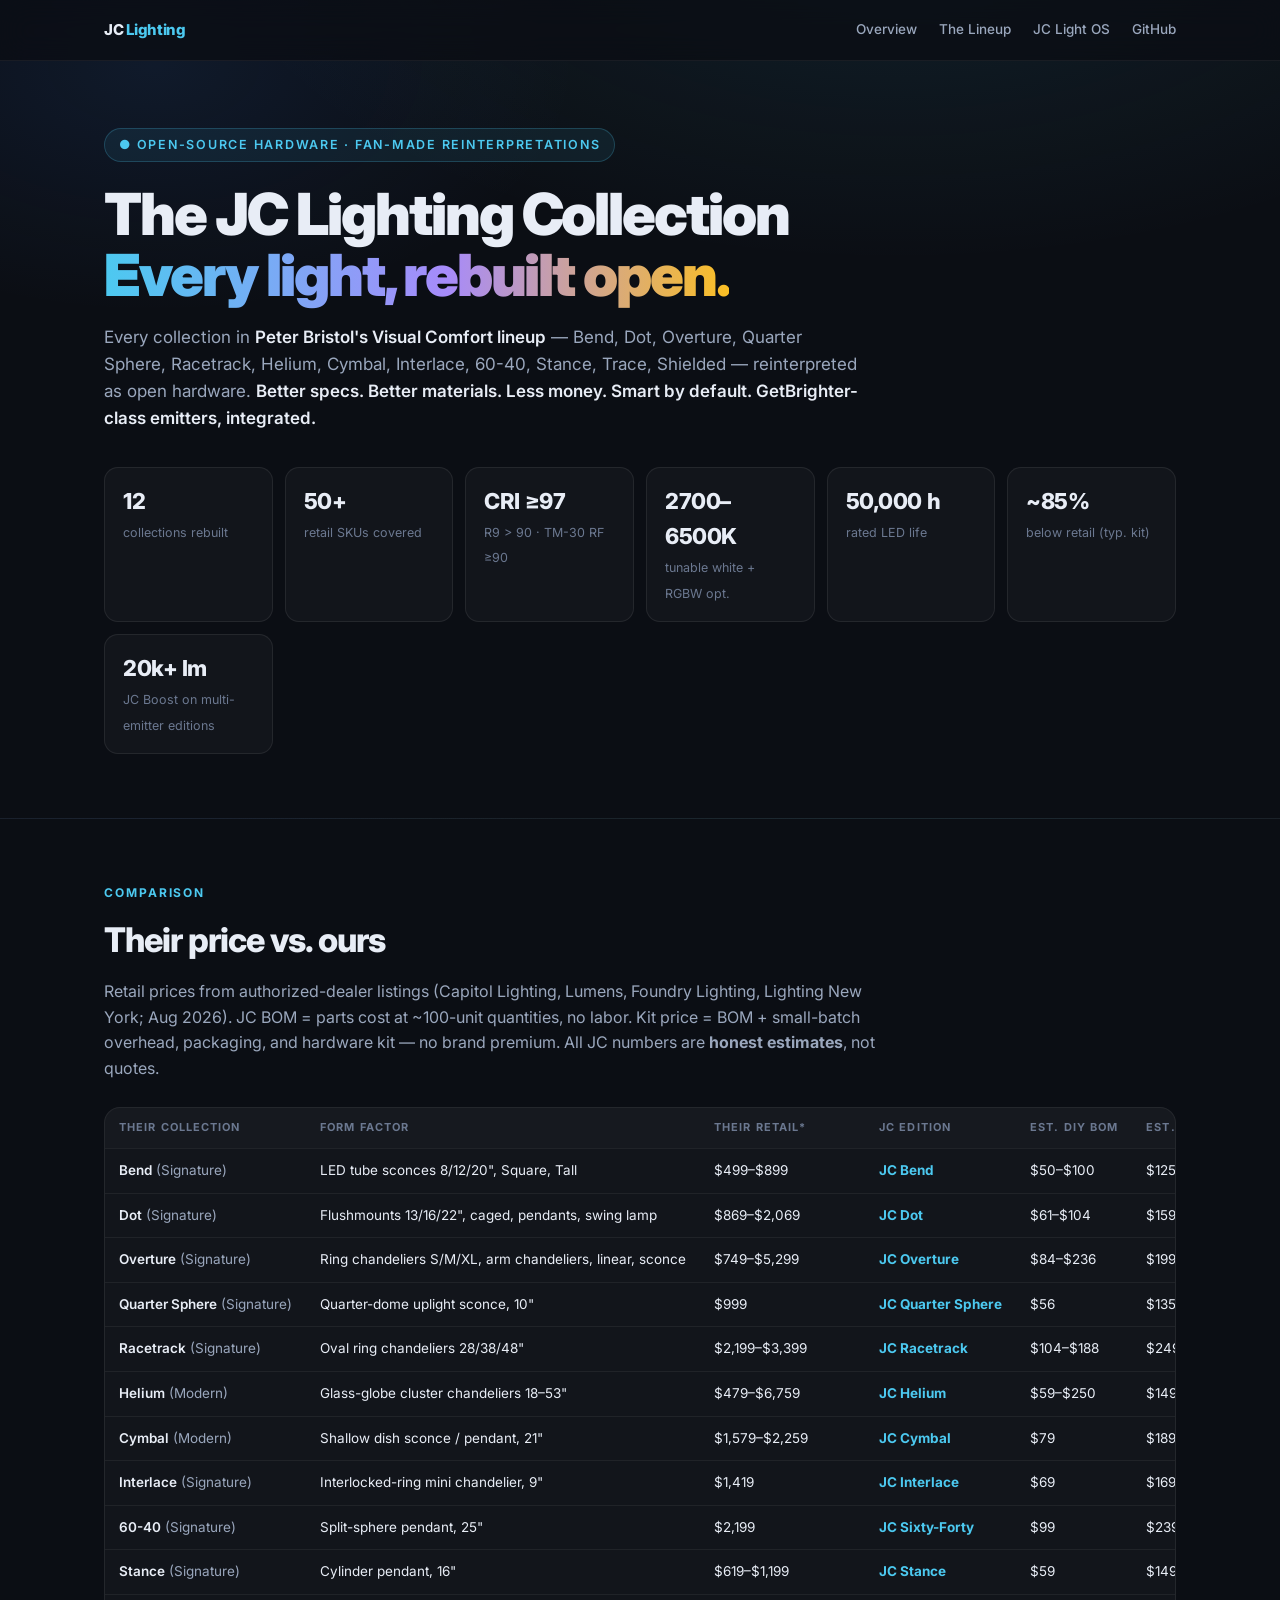
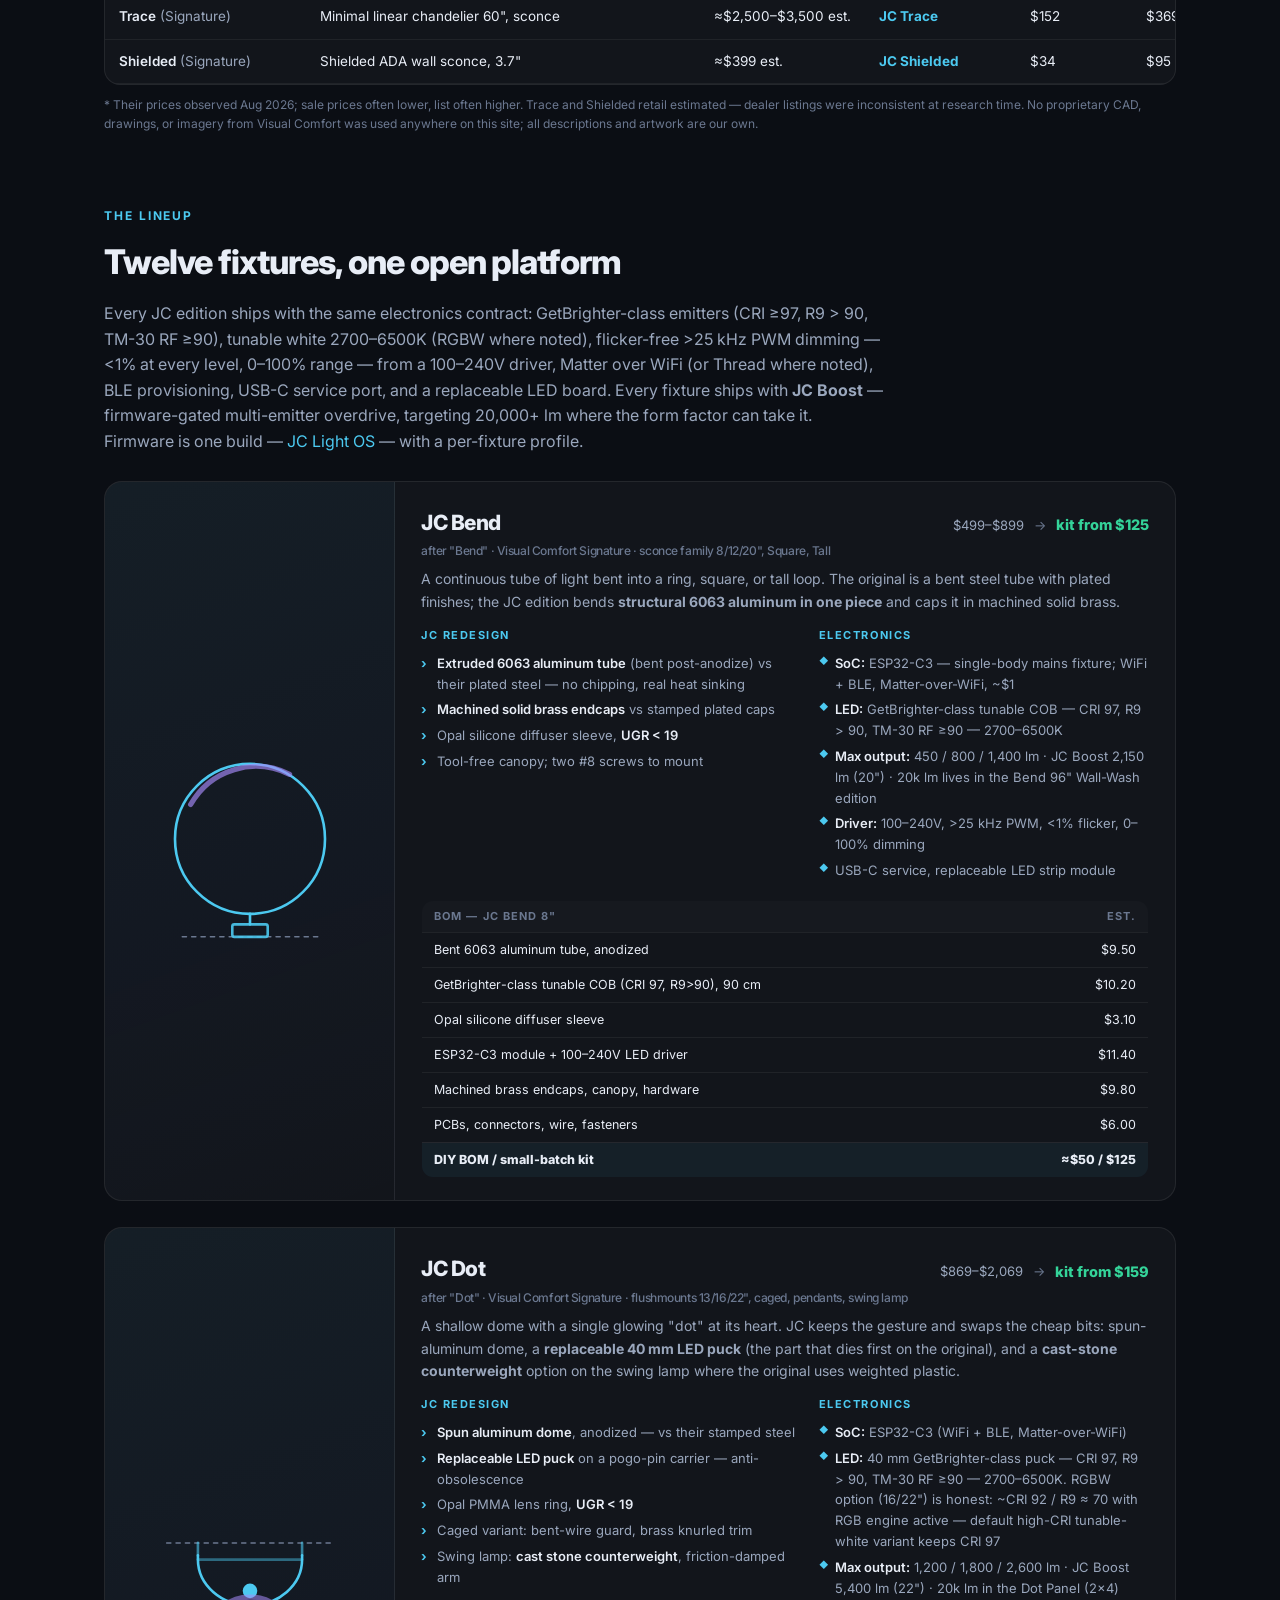
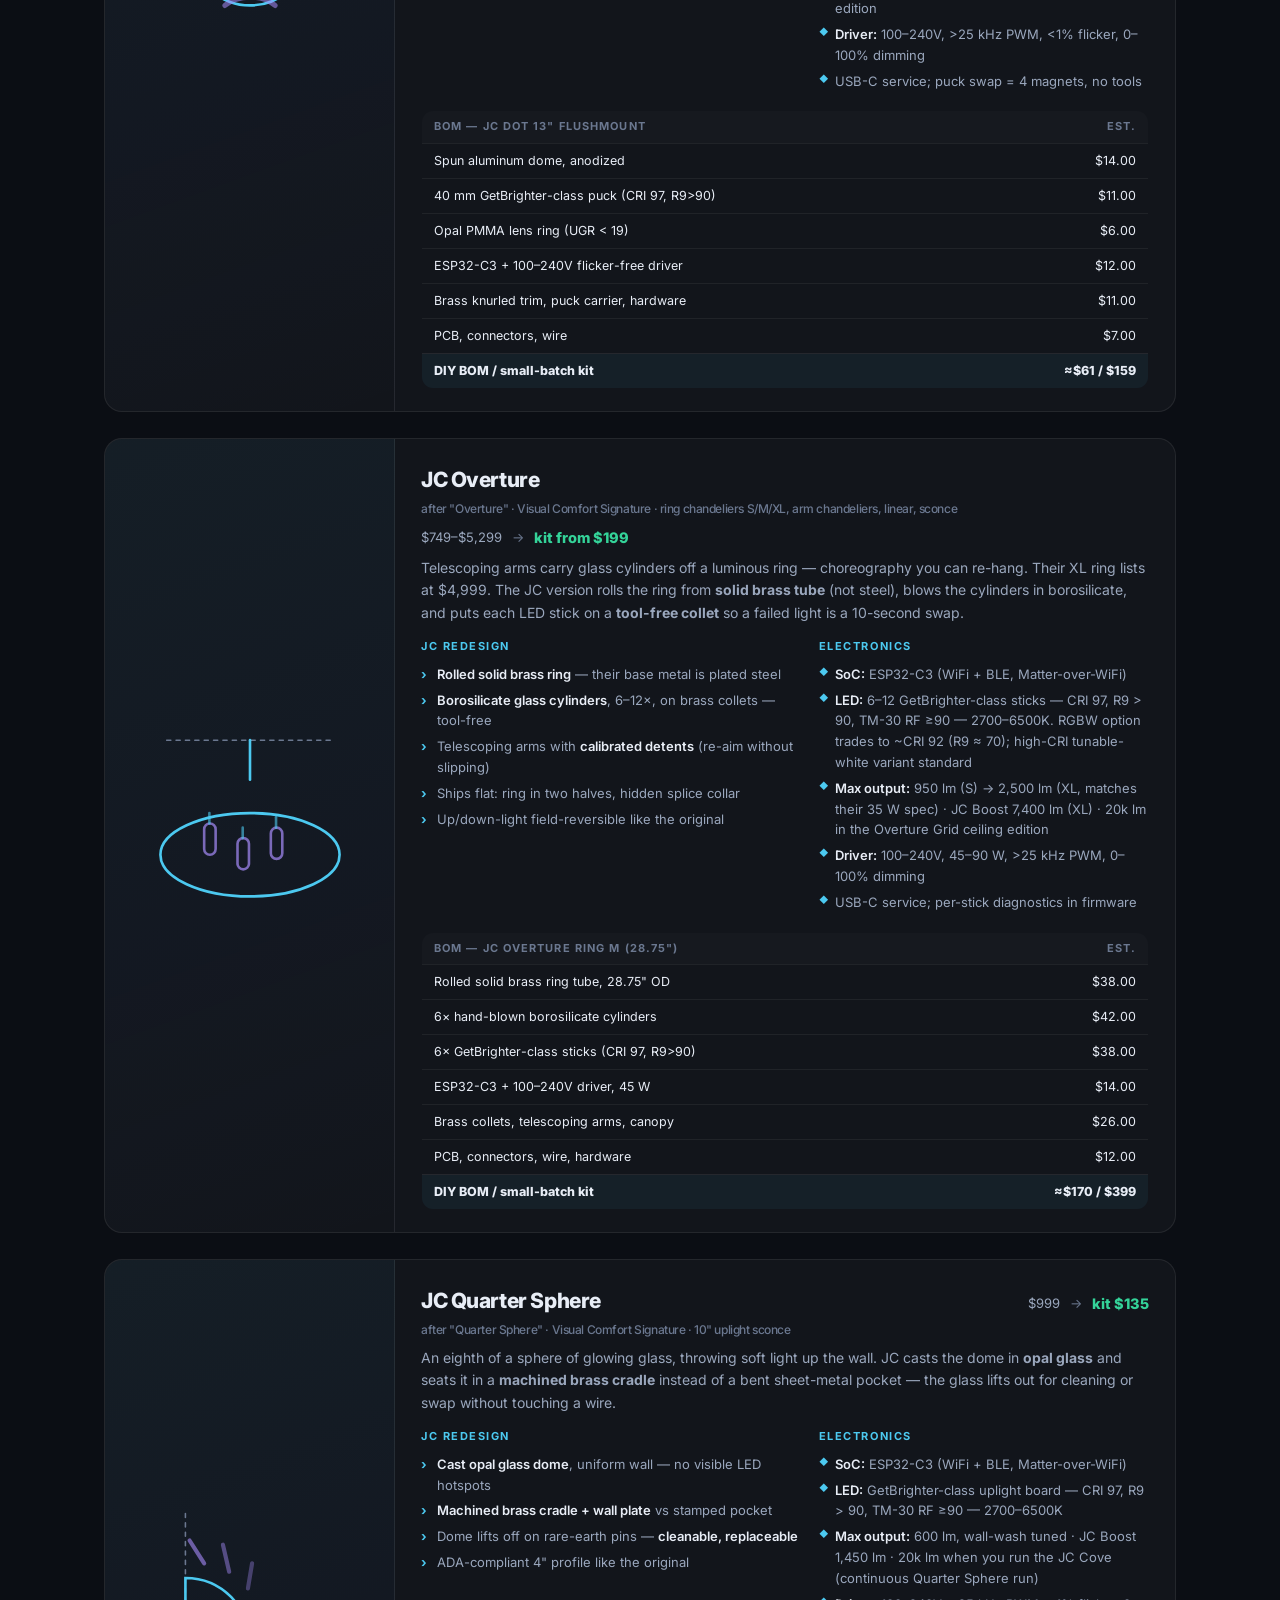
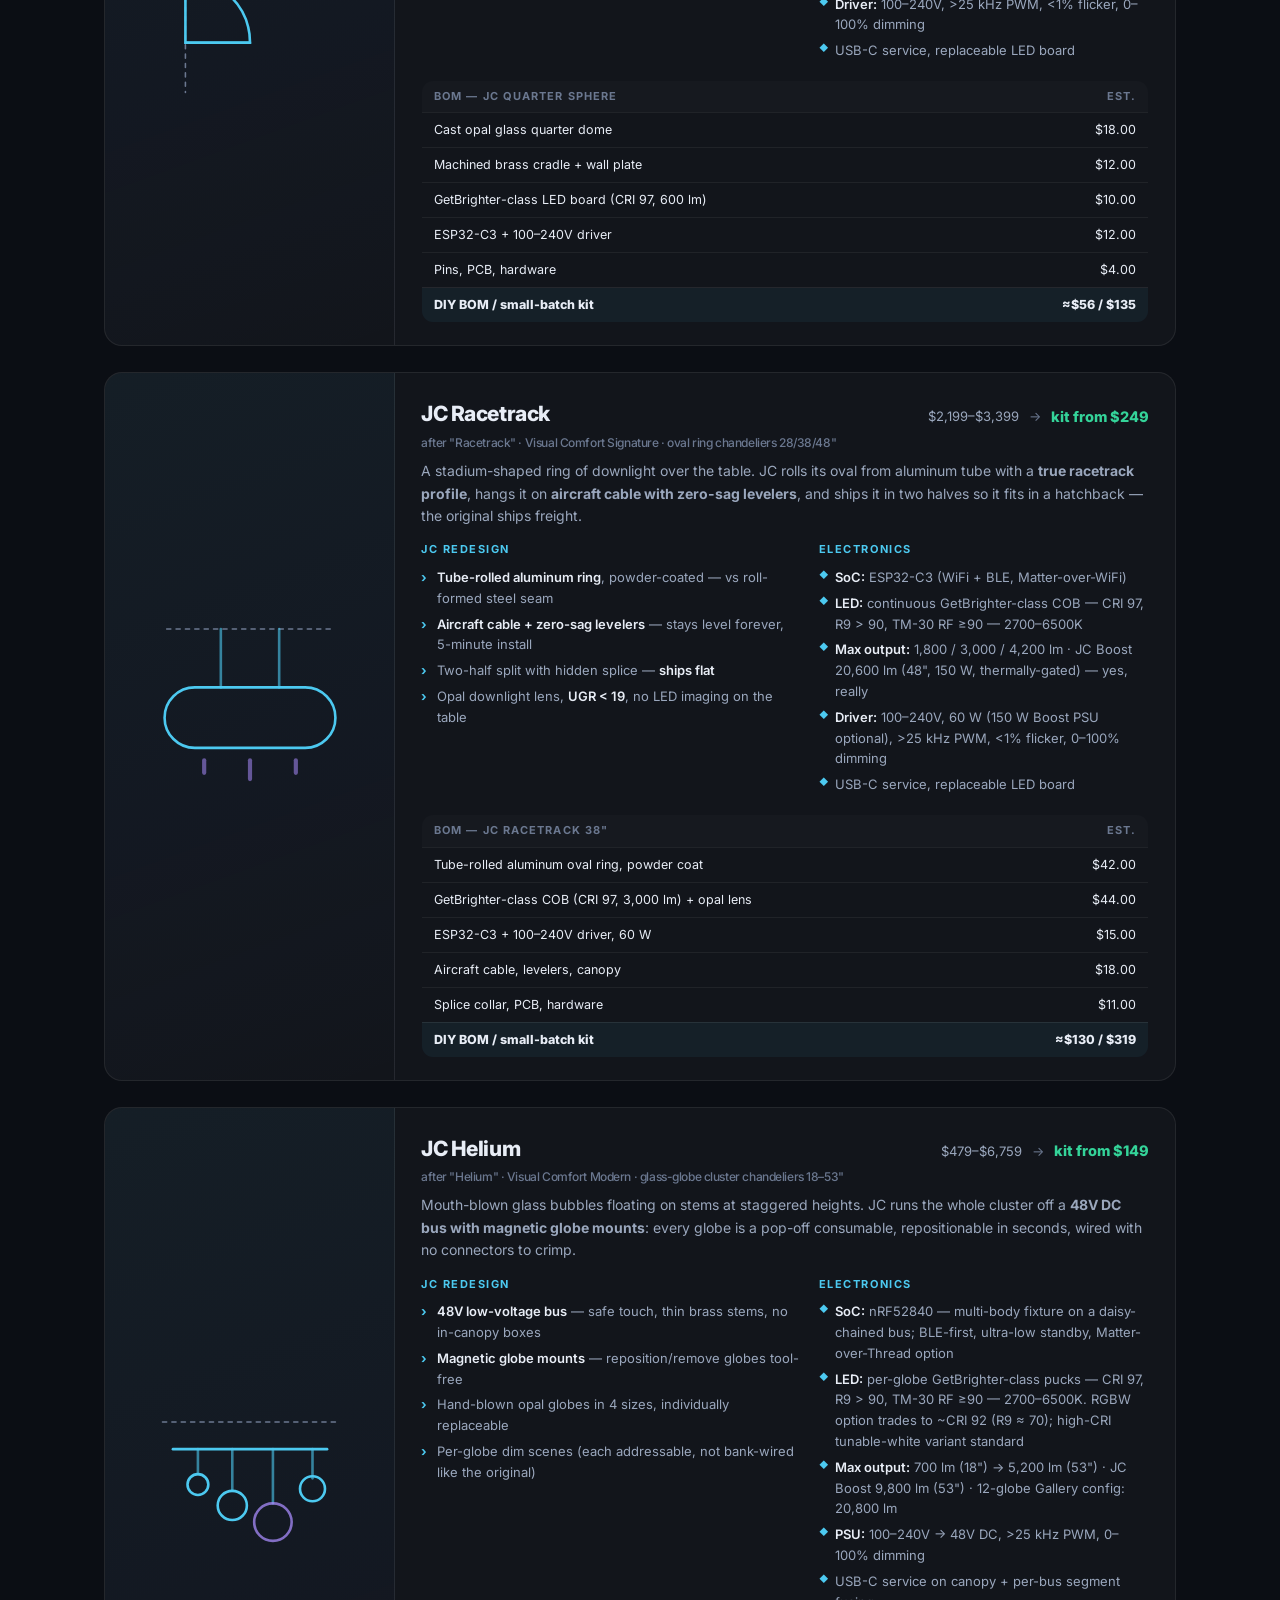
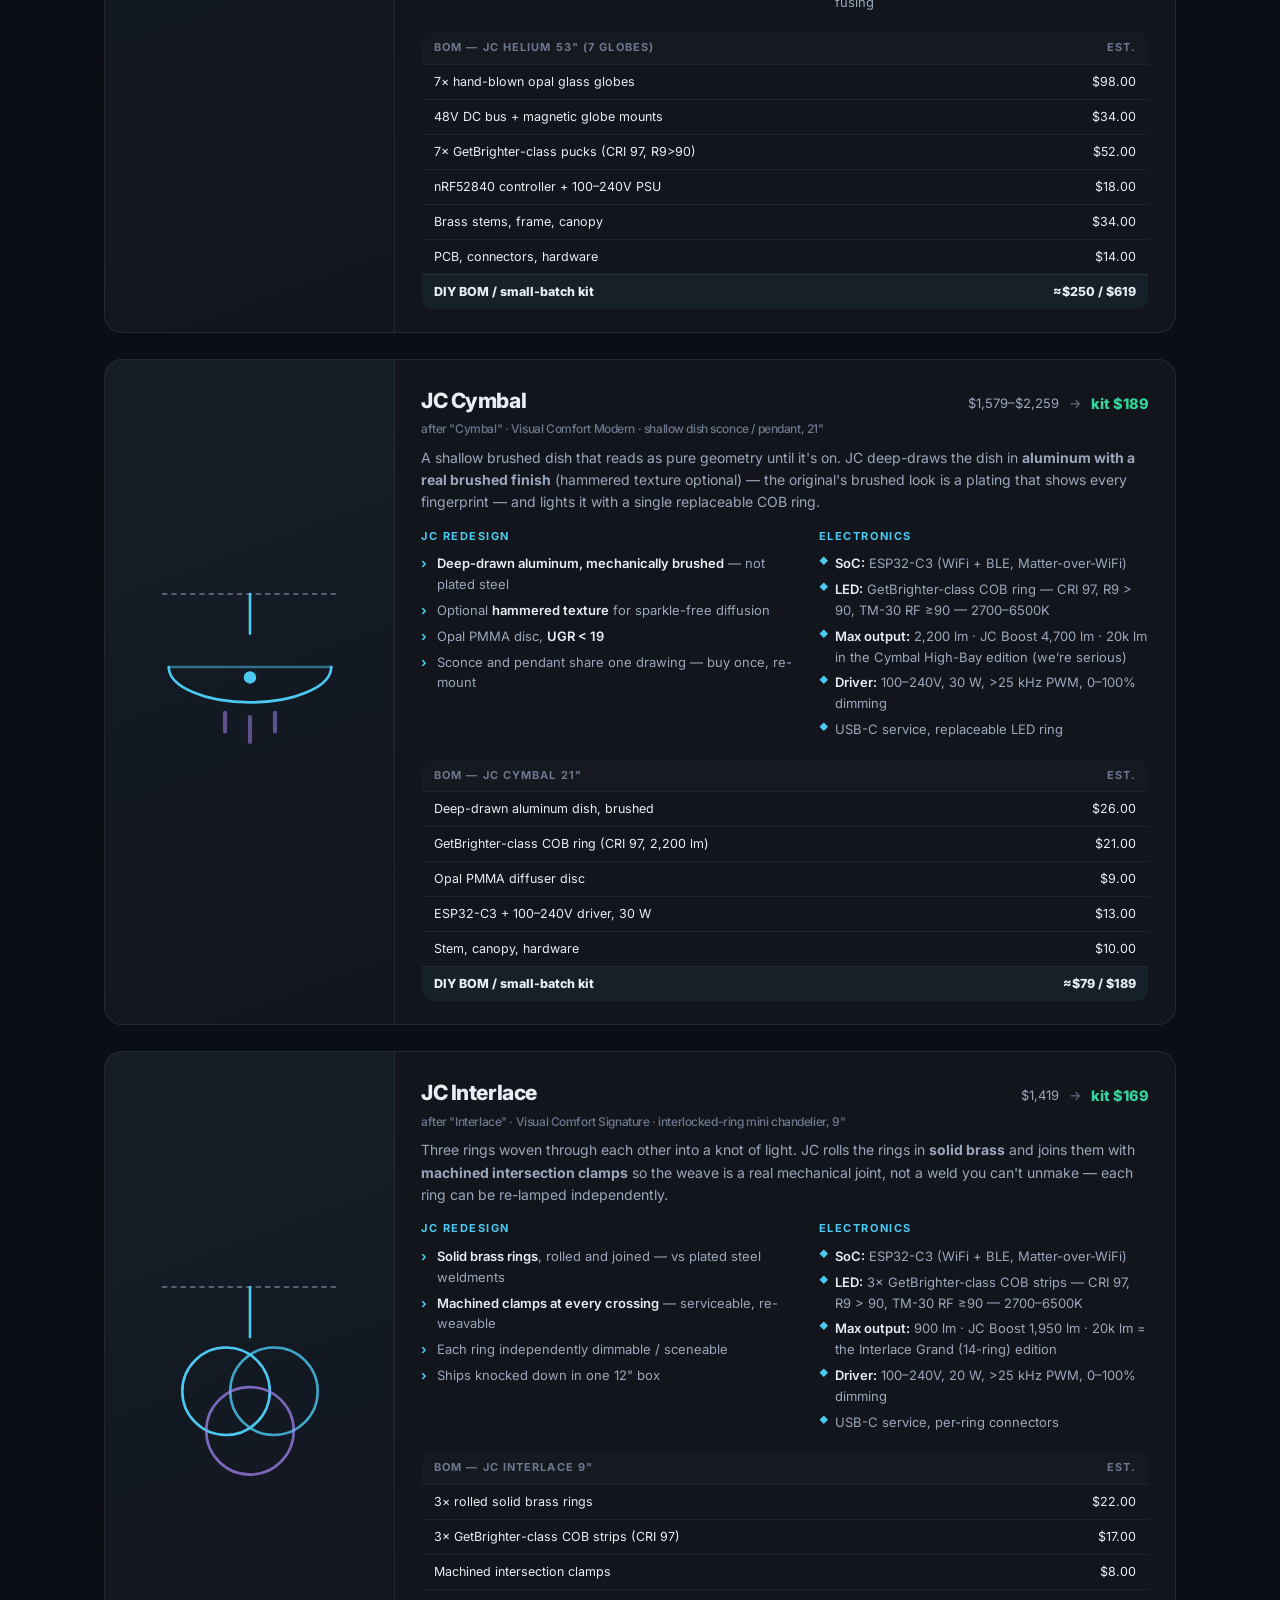
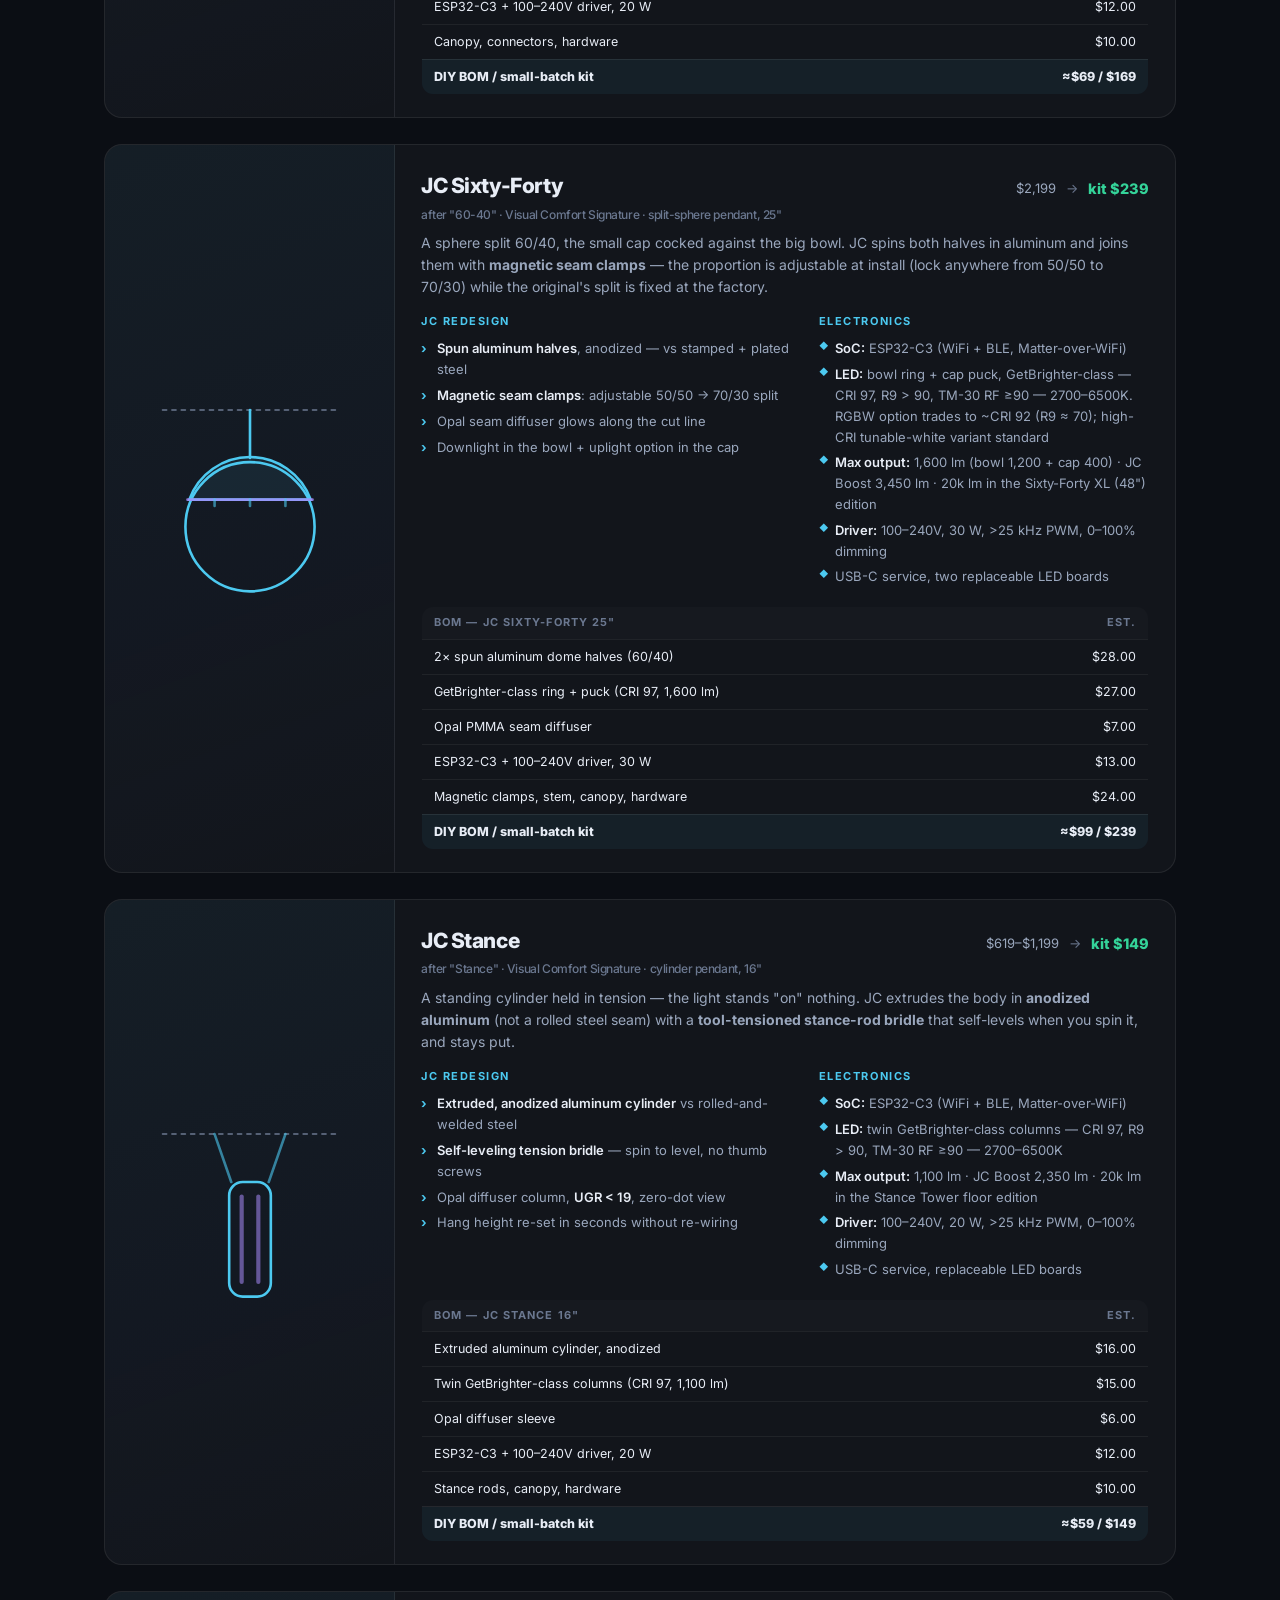
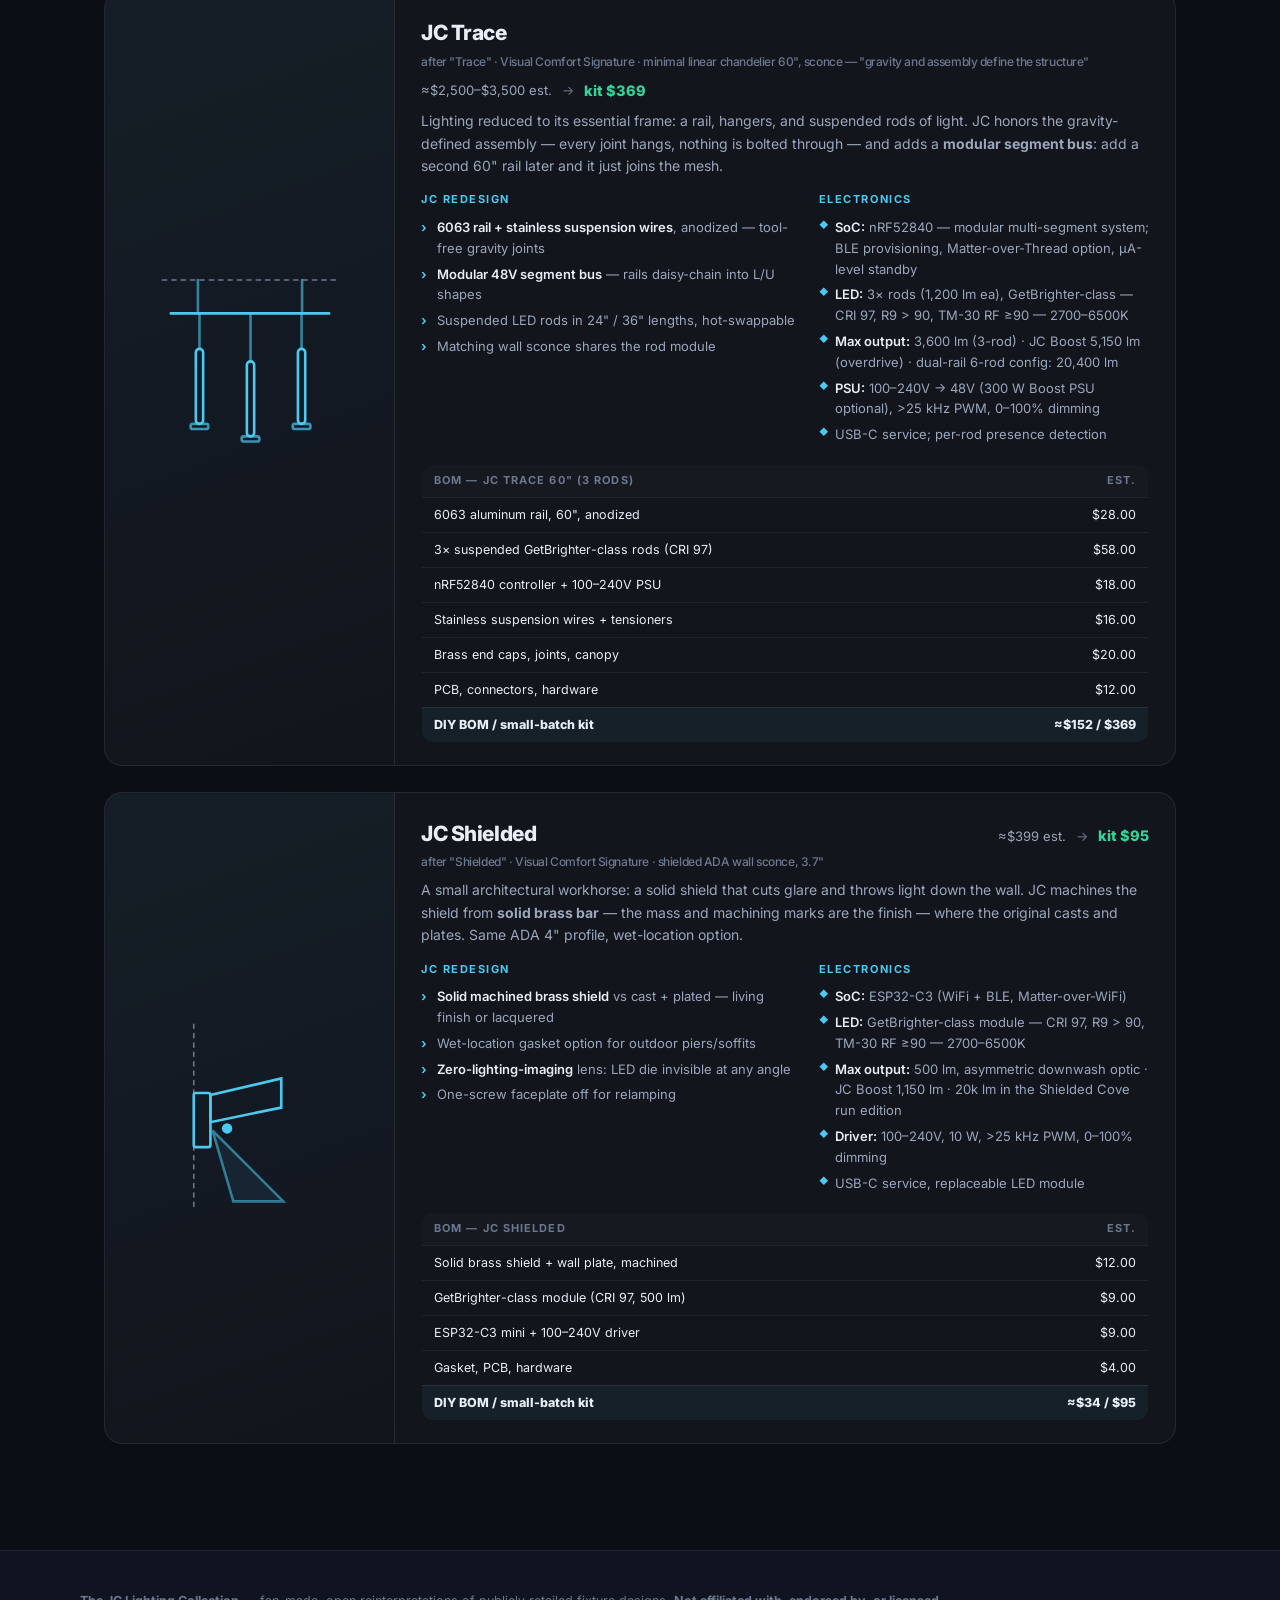
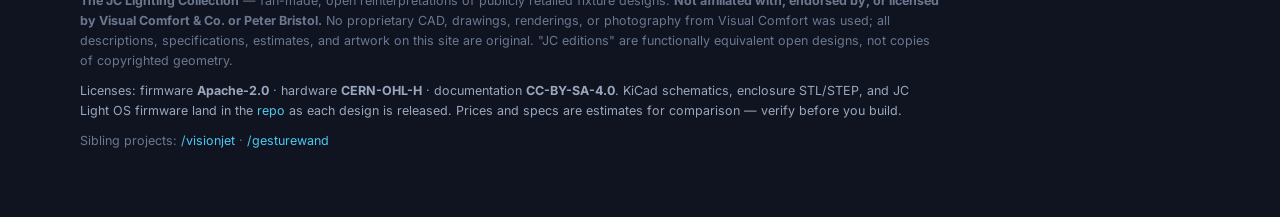
==== commit 05a44f11: "Spec update (Ray): JC Boost max-output modes on every fixture - 'Max output' stat on all 12 cards: n" ====
--- a/index.html
+++ b/index.html
@@ -37,6 +37,7 @@
       <div class="stat"><b>2700–6500K</b><span>tunable white + RGBW opt.</span></div>
       <div class="stat"><b>50,000 h</b><span>rated LED life</span></div>
       <div class="stat"><b>~85%</b><span>below retail (typ. kit)</span></div>
+      <div class="stat"><b>20k+ lm</b><span>JC Boost on multi-emitter editions</span></div>
     </div>
   </div>
 </header>
@@ -70,7 +71,7 @@
 <section id="lineup">
   <div class="kicker">The Lineup</div>
   <h2>Twelve fixtures, one open platform</h2>
-  <p class="section-sub">Every JC edition ships with the same electronics contract: GetBrighter-class emitters (CRI ≥97, R9 &gt; 90, TM-30 RF ≥90), tunable white 2700–6500K (RGBW where noted), flicker-free &gt;25 kHz PWM dimming — &lt;1% at every level, 0–100% range — from a 100–240V driver, Matter over WiFi (or Thread where noted), BLE provisioning, USB-C service port, and a replaceable LED board. Firmware is one build — <a href="lightos.html">JC Light OS</a> — with a per-fixture profile.</p>
+  <p class="section-sub">Every JC edition ships with the same electronics contract: GetBrighter-class emitters (CRI ≥97, R9 &gt; 90, TM-30 RF ≥90), tunable white 2700–6500K (RGBW where noted), flicker-free &gt;25 kHz PWM dimming — &lt;1% at every level, 0–100% range — from a 100–240V driver, Matter over WiFi (or Thread where noted), BLE provisioning, USB-C service port, and a replaceable LED board. Every fixture ships with <b>JC Boost</b> — firmware-gated multi-emitter overdrive, targeting 20,000+ lm where the form factor can take it. Firmware is one build — <a href="lightos.html">JC Light OS</a> — with a per-fixture profile.</p>
 
   <!-- ============ BEND ============ -->
   <article class="fixture" id="bend">
@@ -104,7 +105,7 @@
           <ul class="specs">
             <li><b>SoC:</b> ESP32-C3 — single-body mains fixture; WiFi + BLE, Matter-over-WiFi, ~$1</li>
             <li><b>LED:</b> GetBrighter-class tunable COB — CRI 97, R9 &gt; 90, TM-30 RF ≥90 — 2700–6500K</li>
-            <li><b>Output:</b> 450 lm (8") / 800 lm (12") / 1,400 lm (20")</li>
+            <li><b>Max output:</b> 450 / 800 / 1,400 lm · JC Boost 2,150 lm (20") · 20k lm lives in the Bend 96" Wall-Wash edition</li>
             <li><b>Driver:</b> 100–240V, &gt;25 kHz PWM, &lt;1% flicker, 0–100% dimming</li>
             <li>USB-C service, replaceable LED strip module</li>
           </ul>
@@ -159,7 +160,7 @@
           <ul class="specs">
             <li><b>SoC:</b> ESP32-C3 (WiFi + BLE, Matter-over-WiFi)</li>
             <li><b>LED:</b> 40 mm GetBrighter-class puck — CRI 97, R9 &gt; 90, TM-30 RF ≥90 — 2700–6500K. RGBW option (16/22") is honest: ~CRI 92 / R9 ≈ 70 with RGB engine active — default high-CRI tunable-white variant keeps CRI 97</li>
-            <li><b>Output:</b> 1,200 / 1,800 / 2,600 lm by size</li>
+            <li><b>Max output:</b> 1,200 / 1,800 / 2,600 lm · JC Boost 5,400 lm (22") · 20k lm in the Dot Panel (2×4) edition</li>
             <li><b>Driver:</b> 100–240V, &gt;25 kHz PWM, &lt;1% flicker, 0–100% dimming</li>
             <li>USB-C service; puck swap = 4 magnets, no tools</li>
           </ul>
@@ -215,7 +216,7 @@
           <ul class="specs">
             <li><b>SoC:</b> ESP32-C3 (WiFi + BLE, Matter-over-WiFi)</li>
             <li><b>LED:</b> 6–12 GetBrighter-class sticks — CRI 97, R9 &gt; 90, TM-30 RF ≥90 — 2700–6500K. RGBW option trades to ~CRI 92 (R9 ≈ 70); high-CRI tunable-white variant standard</li>
-            <li><b>Output:</b> 950 lm (S) → 2,500 lm (XL ring, matches their 35 W spec)</li>
+            <li><b>Max output:</b> 950 lm (S) → 2,500 lm (XL, matches their 35 W spec) · JC Boost 7,400 lm (XL) · 20k lm in the Overture Grid ceiling edition</li>
             <li><b>Driver:</b> 100–240V, 45–90 W, &gt;25 kHz PWM, 0–100% dimming</li>
             <li>USB-C service; per-stick diagnostics in firmware</li>
           </ul>
@@ -269,7 +270,7 @@
           <ul class="specs">
             <li><b>SoC:</b> ESP32-C3 (WiFi + BLE, Matter-over-WiFi)</li>
             <li><b>LED:</b> GetBrighter-class uplight board — CRI 97, R9 &gt; 90, TM-30 RF ≥90 — 2700–6500K</li>
-            <li><b>Output:</b> 600 lm uplight, wall-wash tuned</li>
+            <li><b>Max output:</b> 600 lm, wall-wash tuned · JC Boost 1,450 lm · 20k lm when you run the JC Cove (continuous Quarter Sphere run)</li>
             <li><b>Driver:</b> 100–240V, &gt;25 kHz PWM, &lt;1% flicker, 0–100% dimming</li>
             <li>USB-C service, replaceable LED board</li>
           </ul>
@@ -322,8 +323,8 @@
           <ul class="specs">
             <li><b>SoC:</b> ESP32-C3 (WiFi + BLE, Matter-over-WiFi)</li>
             <li><b>LED:</b> continuous GetBrighter-class COB — CRI 97, R9 &gt; 90, TM-30 RF ≥90 — 2700–6500K</li>
-            <li><b>Output:</b> 1,800 (28") / 3,000 (38") / 4,200 lm (48")</li>
-            <li><b>Driver:</b> 100–240V, 60 W, &gt;25 kHz PWM, 0–100% dimming</li>
+            <li><b>Max output:</b> 1,800 / 3,000 / 4,200 lm · JC Boost 20,600 lm (48", 150 W, thermally-gated) — yes, really</li>
+            <li><b>Driver:</b> 100–240V, 60 W (150 W Boost PSU optional), &gt;25 kHz PWM, &lt;1% flicker, 0–100% dimming</li>
             <li>USB-C service, replaceable LED board</li>
           </ul>
         </div>
@@ -379,7 +380,7 @@
           <ul class="specs">
             <li><b>SoC:</b> nRF52840 — multi-body fixture on a daisy-chained bus; BLE-first, ultra-low standby, Matter-over-Thread option</li>
             <li><b>LED:</b> per-globe GetBrighter-class pucks — CRI 97, R9 &gt; 90, TM-30 RF ≥90 — 2700–6500K. RGBW option trades to ~CRI 92 (R9 ≈ 70); high-CRI tunable-white variant standard</li>
-            <li><b>Output:</b> 700 lm (18") → 5,200 lm (53")</li>
+            <li><b>Max output:</b> 700 lm (18") → 5,200 lm (53") · JC Boost 9,800 lm (53") · 12-globe Gallery config: 20,800 lm</li>
             <li><b>PSU:</b> 100–240V → 48V DC, &gt;25 kHz PWM, 0–100% dimming</li>
             <li>USB-C service on canopy + per-bus segment fusing</li>
           </ul>
@@ -435,7 +436,7 @@
           <ul class="specs">
             <li><b>SoC:</b> ESP32-C3 (WiFi + BLE, Matter-over-WiFi)</li>
             <li><b>LED:</b> GetBrighter-class COB ring — CRI 97, R9 &gt; 90, TM-30 RF ≥90 — 2700–6500K</li>
-            <li><b>Output:</b> 2,200 lm (dish ~21")</li>
+            <li><b>Max output:</b> 2,200 lm · JC Boost 4,700 lm · 20k lm in the Cymbal High-Bay edition (we’re serious)</li>
             <li><b>Driver:</b> 100–240V, 30 W, &gt;25 kHz PWM, 0–100% dimming</li>
             <li>USB-C service, replaceable LED ring</li>
           </ul>
@@ -487,7 +488,7 @@
           <ul class="specs">
             <li><b>SoC:</b> ESP32-C3 (WiFi + BLE, Matter-over-WiFi)</li>
             <li><b>LED:</b> 3× GetBrighter-class COB strips — CRI 97, R9 &gt; 90, TM-30 RF ≥90 — 2700–6500K</li>
-            <li><b>Output:</b> 900 lm total</li>
+            <li><b>Max output:</b> 900 lm · JC Boost 1,950 lm · 20k lm = the Interlace Grand (14-ring) edition</li>
             <li><b>Driver:</b> 100–240V, 20 W, &gt;25 kHz PWM, 0–100% dimming</li>
             <li>USB-C service, per-ring connectors</li>
           </ul>
@@ -540,7 +541,7 @@
           <ul class="specs">
             <li><b>SoC:</b> ESP32-C3 (WiFi + BLE, Matter-over-WiFi)</li>
             <li><b>LED:</b> bowl ring + cap puck, GetBrighter-class — CRI 97, R9 &gt; 90, TM-30 RF ≥90 — 2700–6500K. RGBW option trades to ~CRI 92 (R9 ≈ 70); high-CRI tunable-white variant standard</li>
-            <li><b>Output:</b> 1,600 lm (bowl 1,200 + cap 400)</li>
+            <li><b>Max output:</b> 1,600 lm (bowl 1,200 + cap 400) · JC Boost 3,450 lm · 20k lm in the Sixty-Forty XL (48") edition</li>
             <li><b>Driver:</b> 100–240V, 30 W, &gt;25 kHz PWM, 0–100% dimming</li>
             <li>USB-C service, two replaceable LED boards</li>
           </ul>
@@ -593,7 +594,7 @@
           <ul class="specs">
             <li><b>SoC:</b> ESP32-C3 (WiFi + BLE, Matter-over-WiFi)</li>
             <li><b>LED:</b> twin GetBrighter-class columns — CRI 97, R9 &gt; 90, TM-30 RF ≥90 — 2700–6500K</li>
-            <li><b>Output:</b> 1,100 lm</li>
+            <li><b>Max output:</b> 1,100 lm · JC Boost 2,350 lm · 20k lm in the Stance Tower floor edition</li>
             <li><b>Driver:</b> 100–240V, 20 W, &gt;25 kHz PWM, 0–100% dimming</li>
             <li>USB-C service, replaceable LED boards</li>
           </ul>
@@ -653,8 +654,8 @@
           <ul class="specs">
             <li><b>SoC:</b> nRF52840 — modular multi-segment system; BLE provisioning, Matter-over-Thread option, µA-level standby</li>
             <li><b>LED:</b> 3× rods (1,200 lm ea), GetBrighter-class — CRI 97, R9 &gt; 90, TM-30 RF ≥90 — 2700–6500K</li>
-            <li><b>Output:</b> 3,600 lm (60" 3-rod config)</li>
-            <li><b>PSU:</b> 100–240V → 48V, &gt;25 kHz PWM, 0–100% dimming</li>
+            <li><b>Max output:</b> 3,600 lm (3-rod) · JC Boost 5,150 lm (overdrive) · dual-rail 6-rod config: 20,400 lm</li>
+            <li><b>PSU:</b> 100–240V → 48V (300 W Boost PSU optional), &gt;25 kHz PWM, 0–100% dimming</li>
             <li>USB-C service; per-rod presence detection</li>
           </ul>
         </div>
@@ -706,7 +707,7 @@
           <ul class="specs">
             <li><b>SoC:</b> ESP32-C3 (WiFi + BLE, Matter-over-WiFi)</li>
             <li><b>LED:</b> GetBrighter-class module — CRI 97, R9 &gt; 90, TM-30 RF ≥90 — 2700–6500K</li>
-            <li><b>Output:</b> 500 lm, asymmetric downwash optic</li>
+            <li><b>Max output:</b> 500 lm, asymmetric downwash optic · JC Boost 1,150 lm · 20k lm in the Shielded Cove run edition</li>
             <li><b>Driver:</b> 100–240V, 10 W, &gt;25 kHz PWM, 0–100% dimming</li>
             <li>USB-C service, replaceable LED module</li>
           </ul>
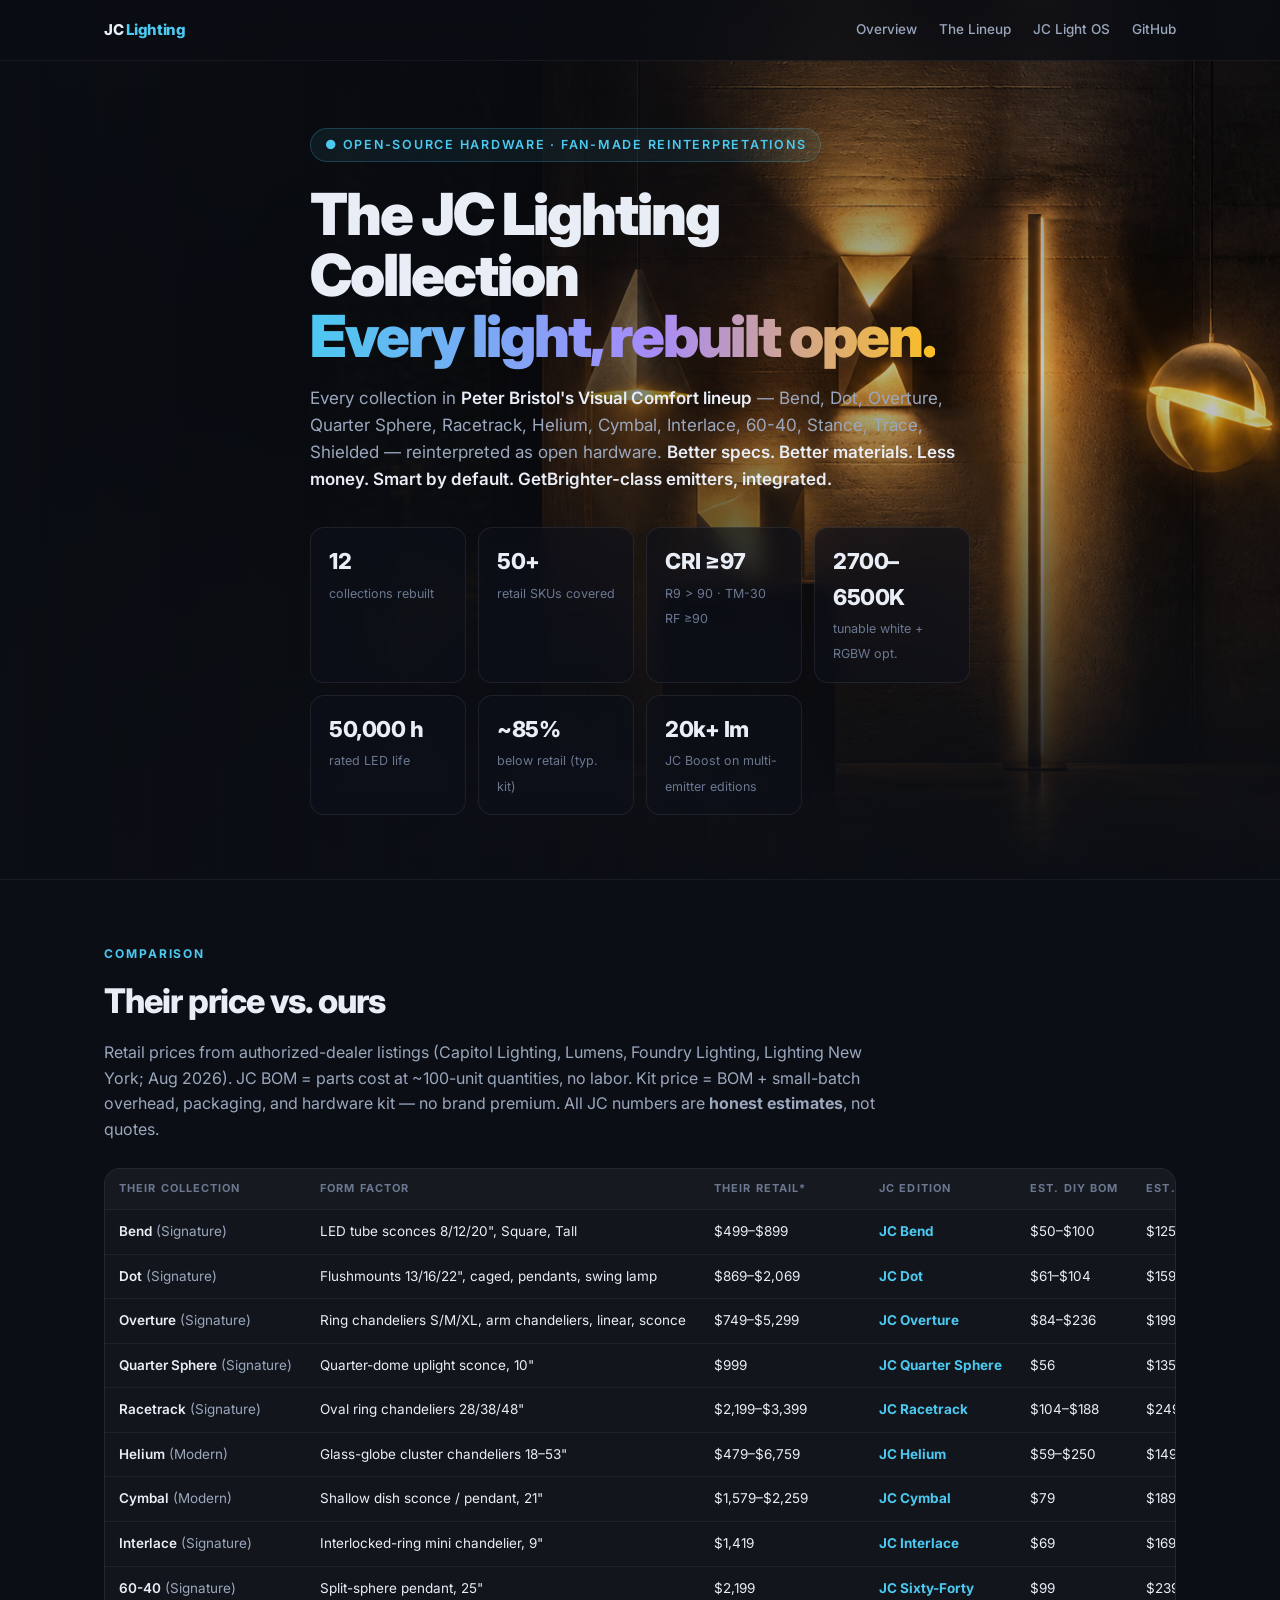
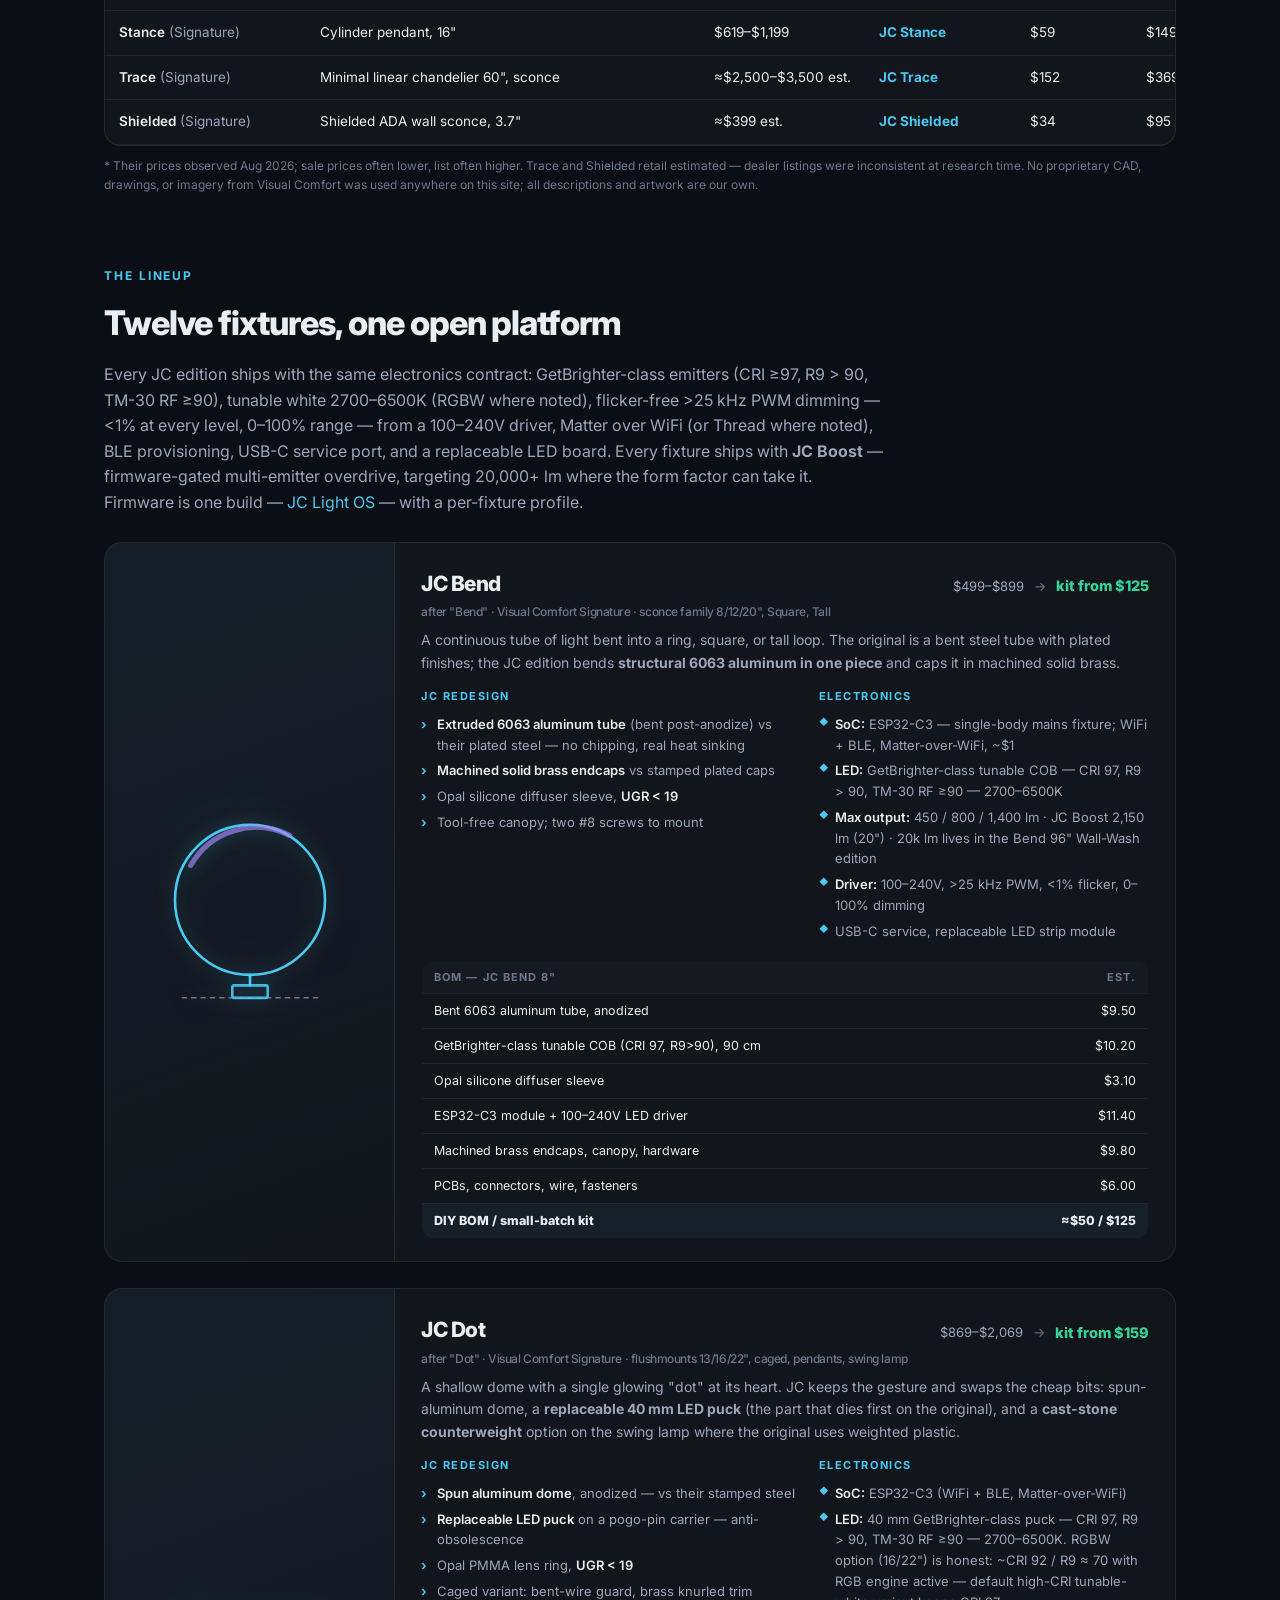
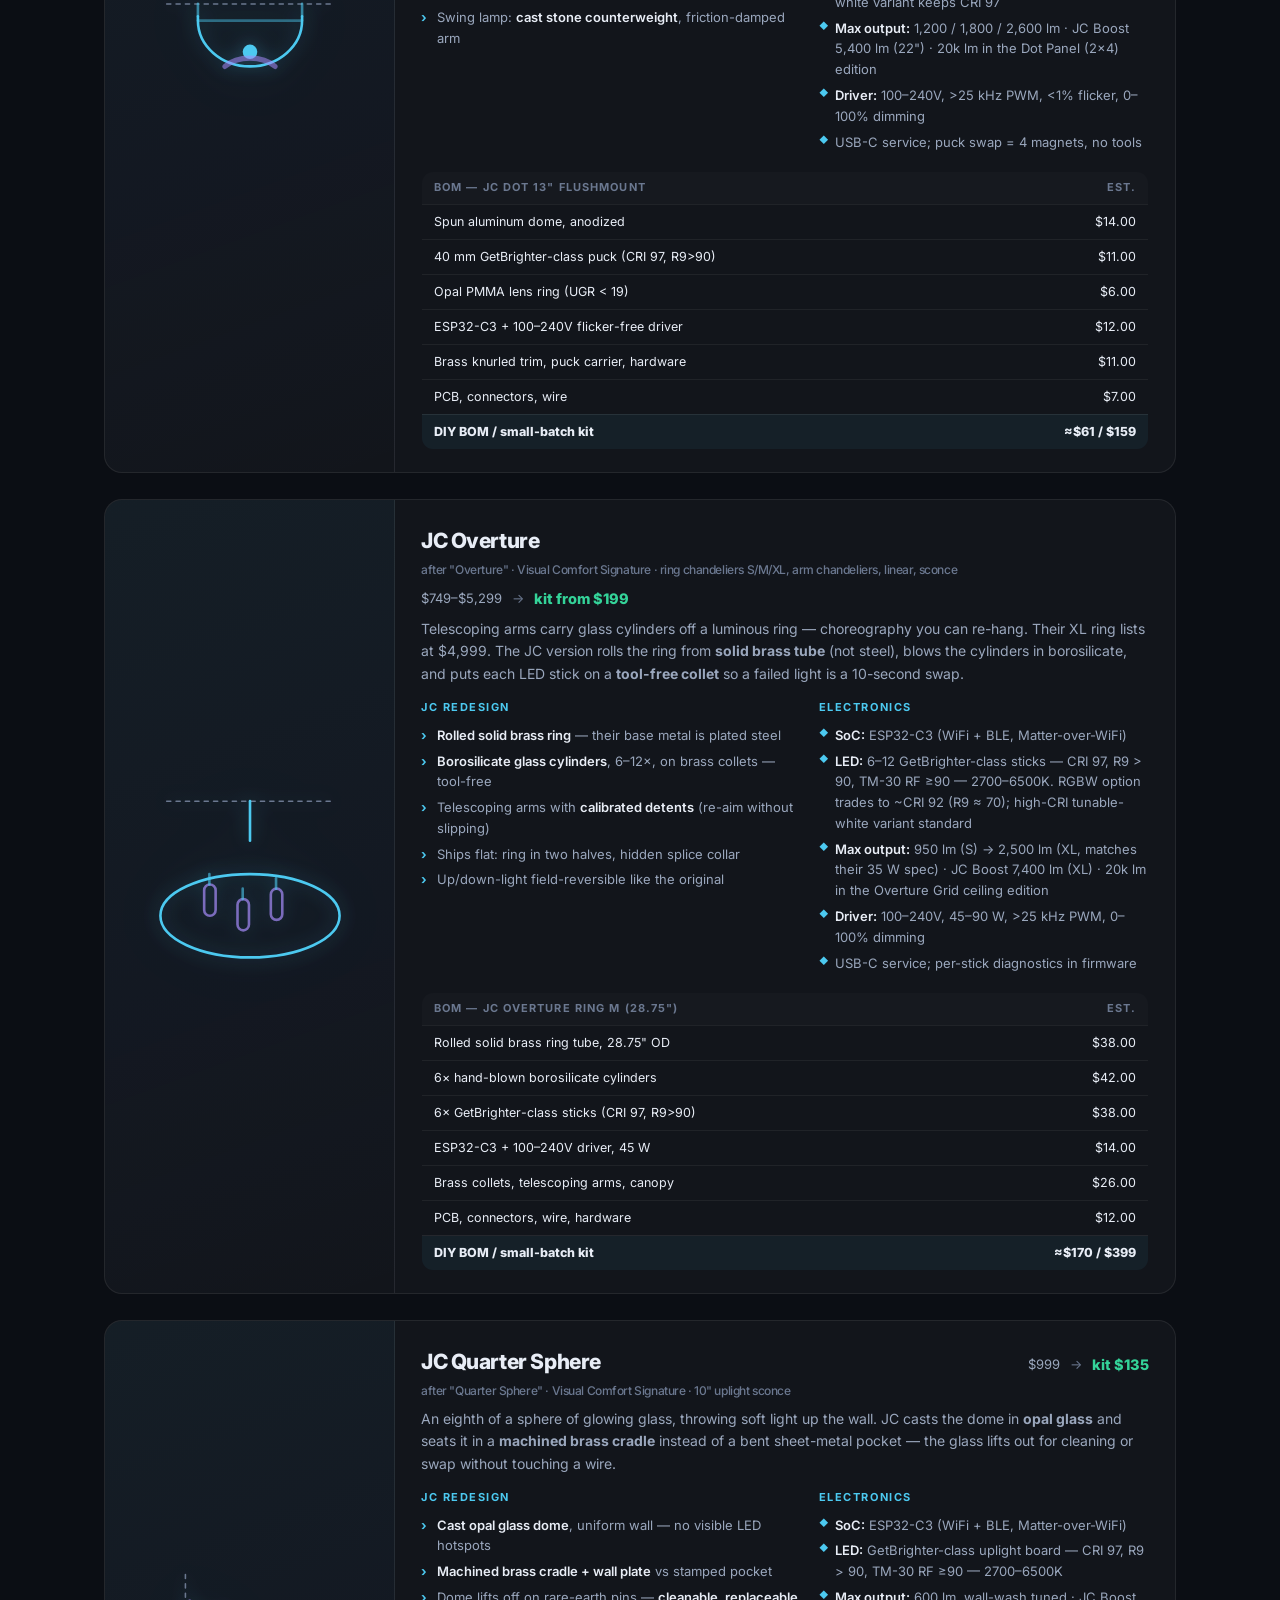
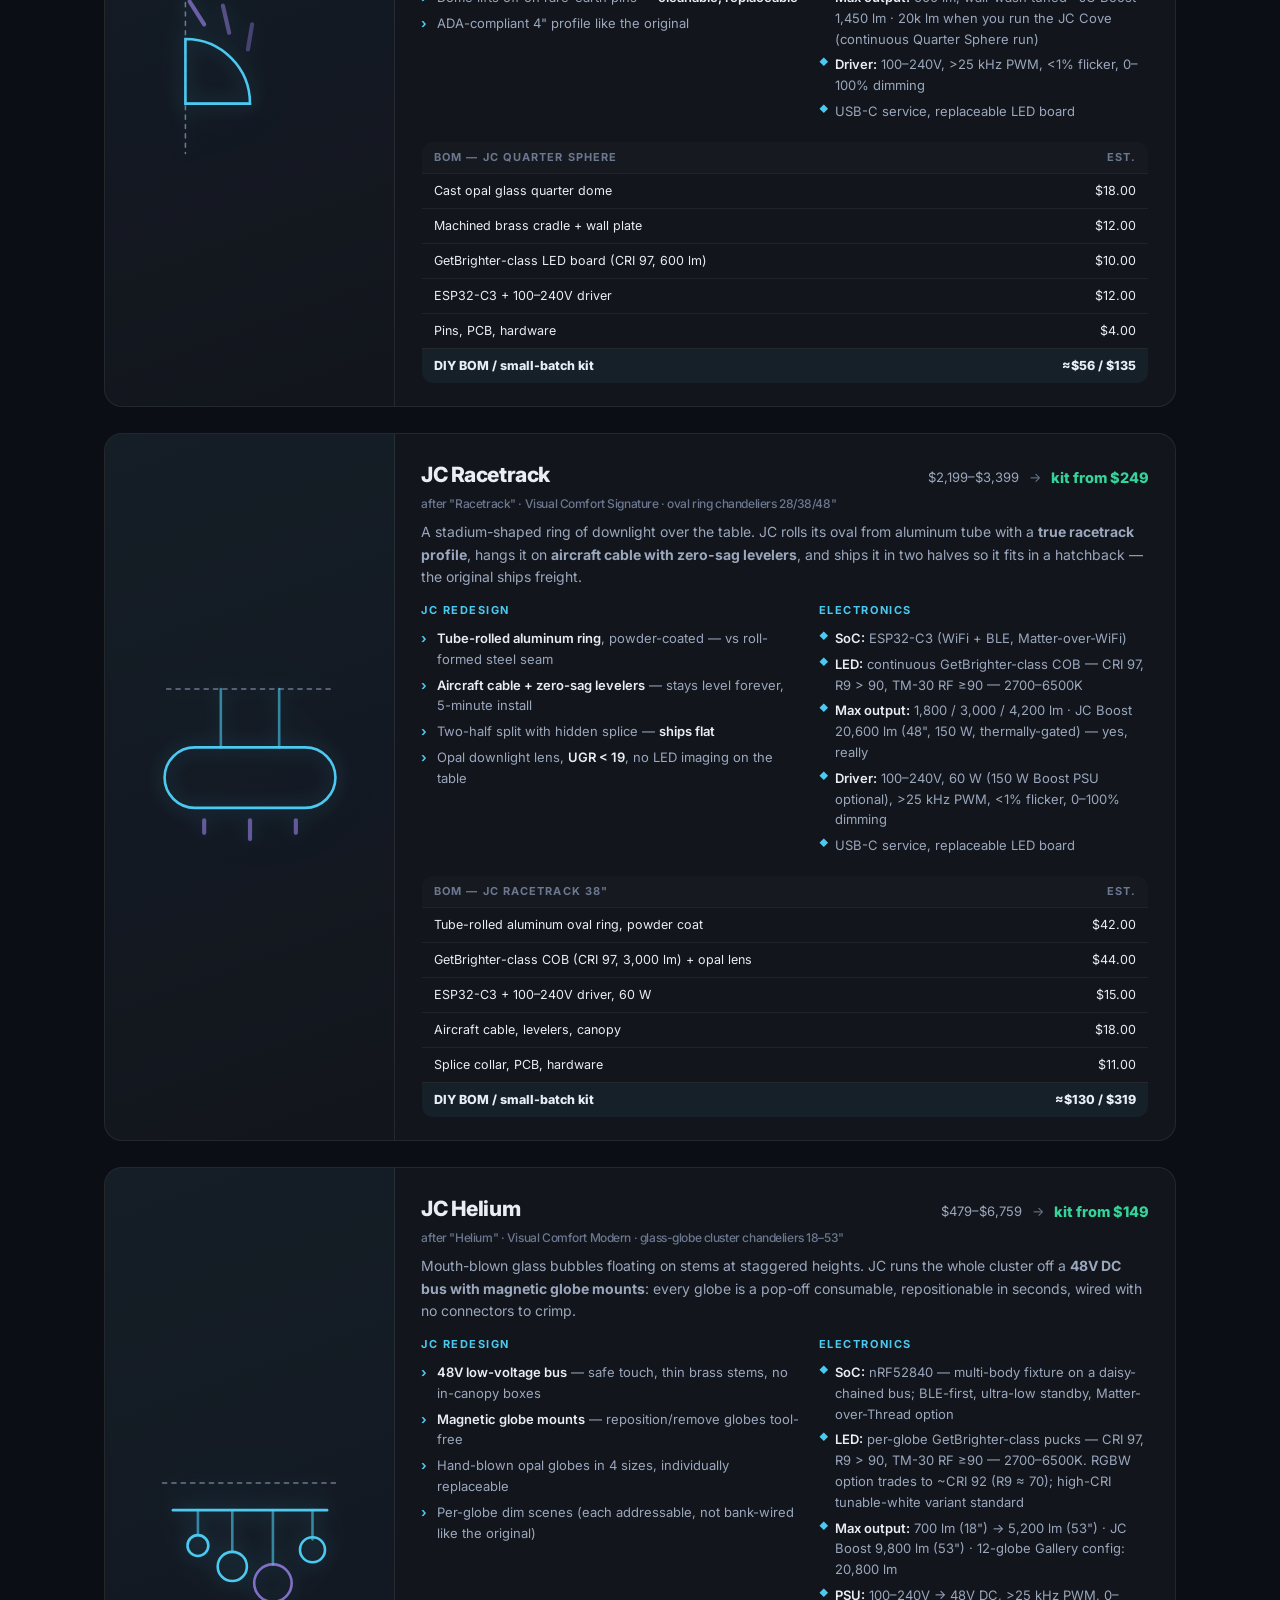
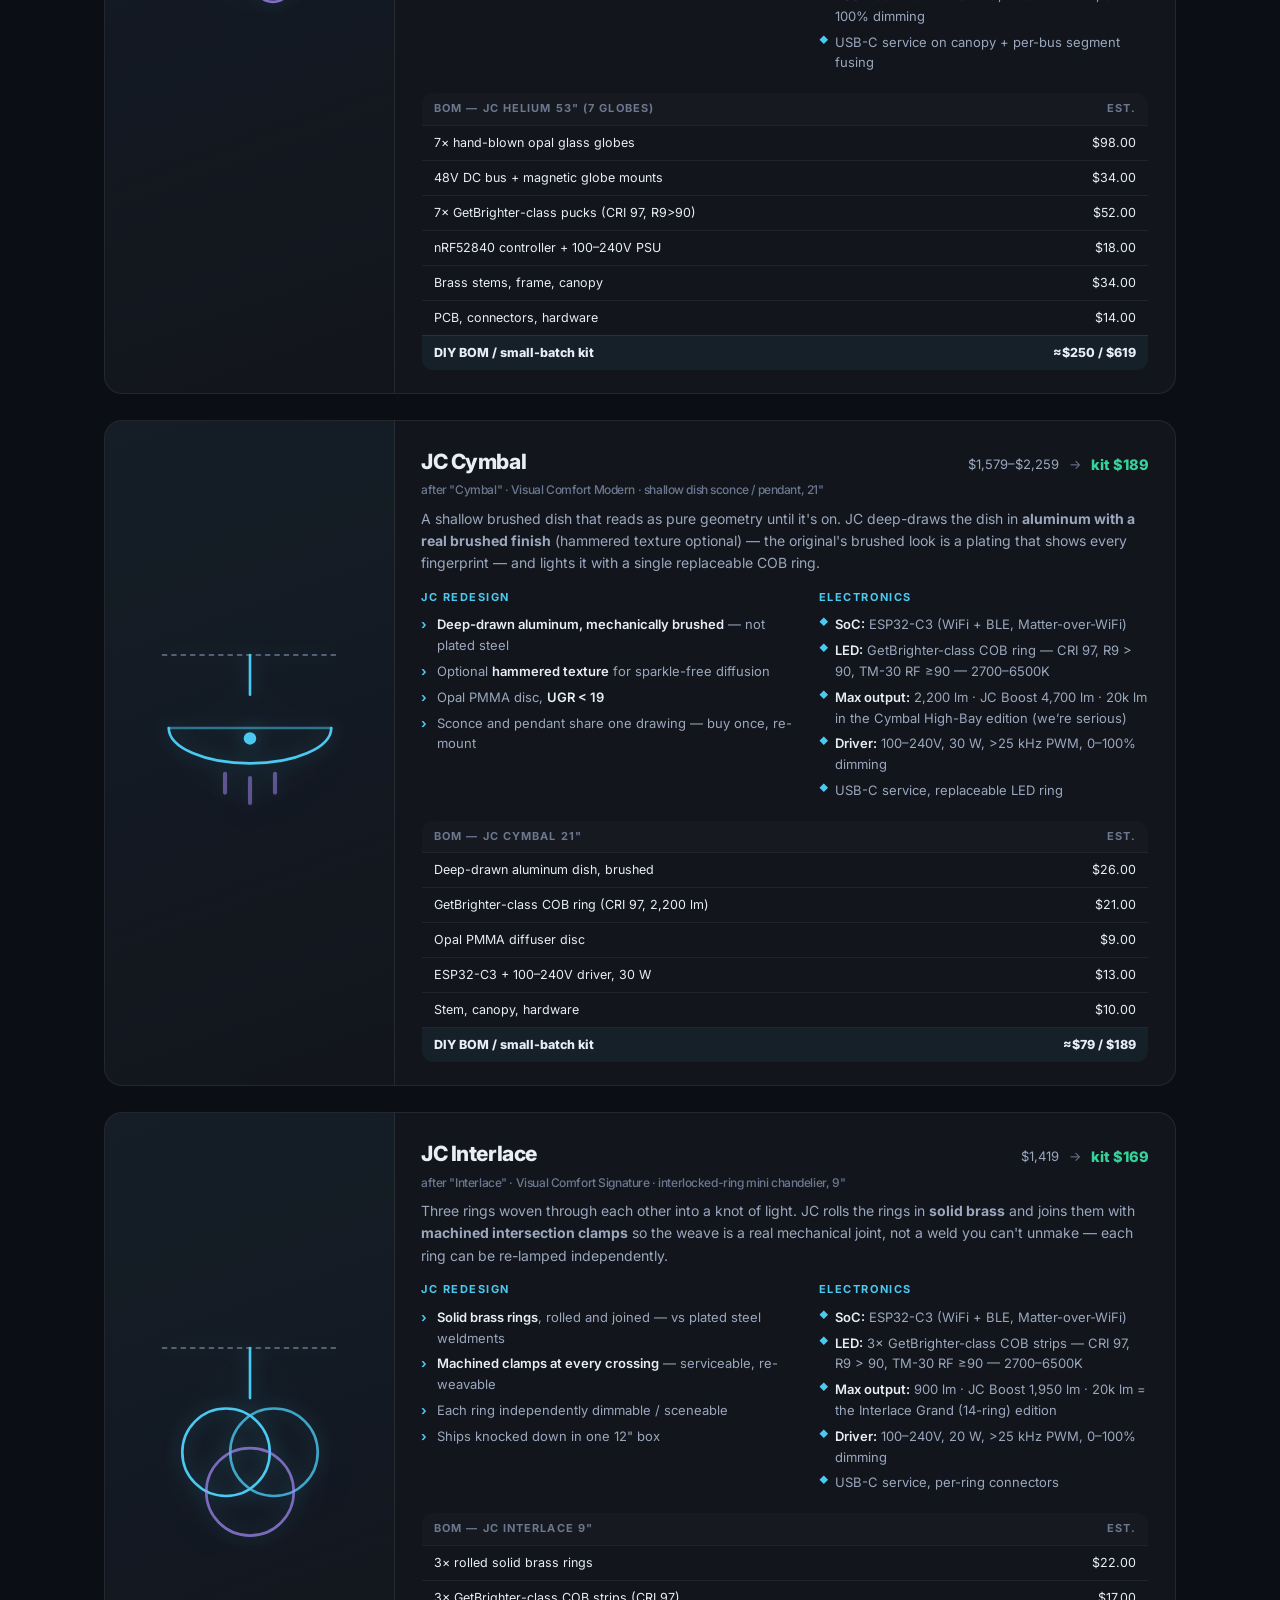
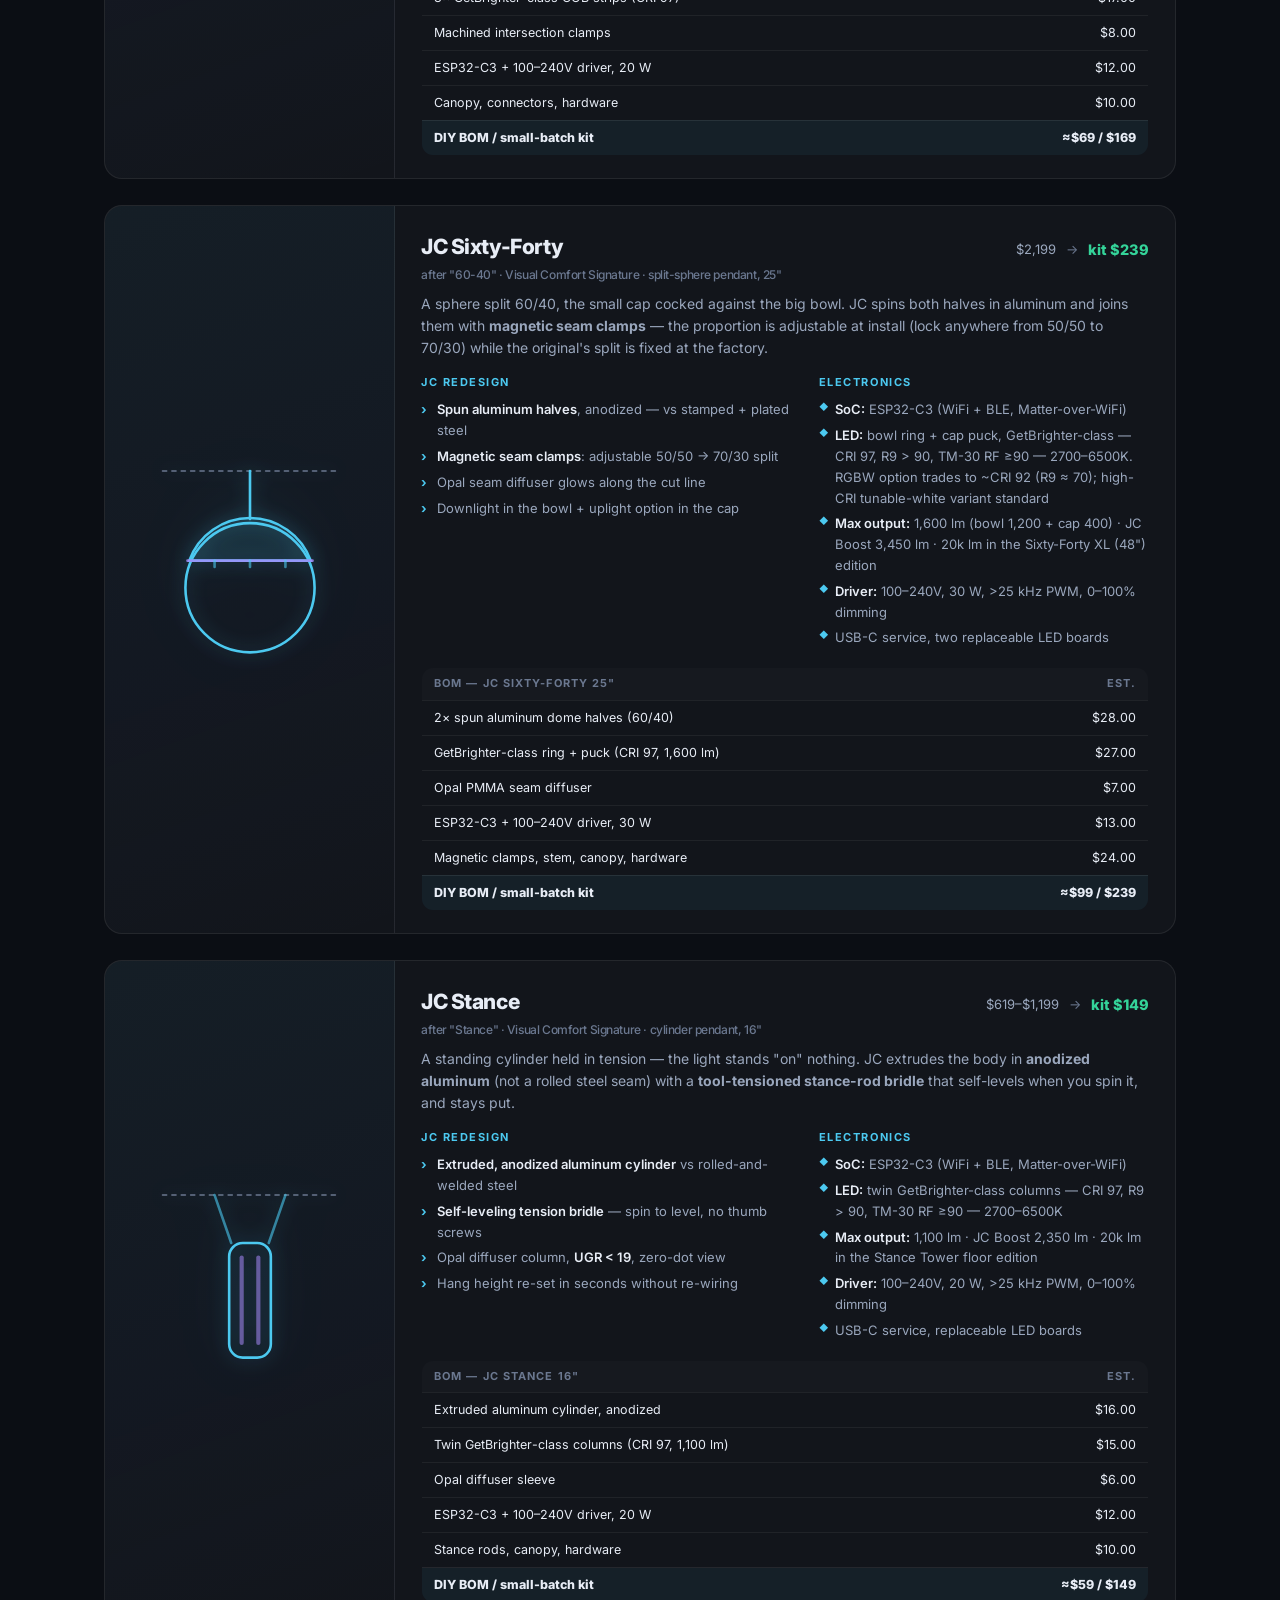
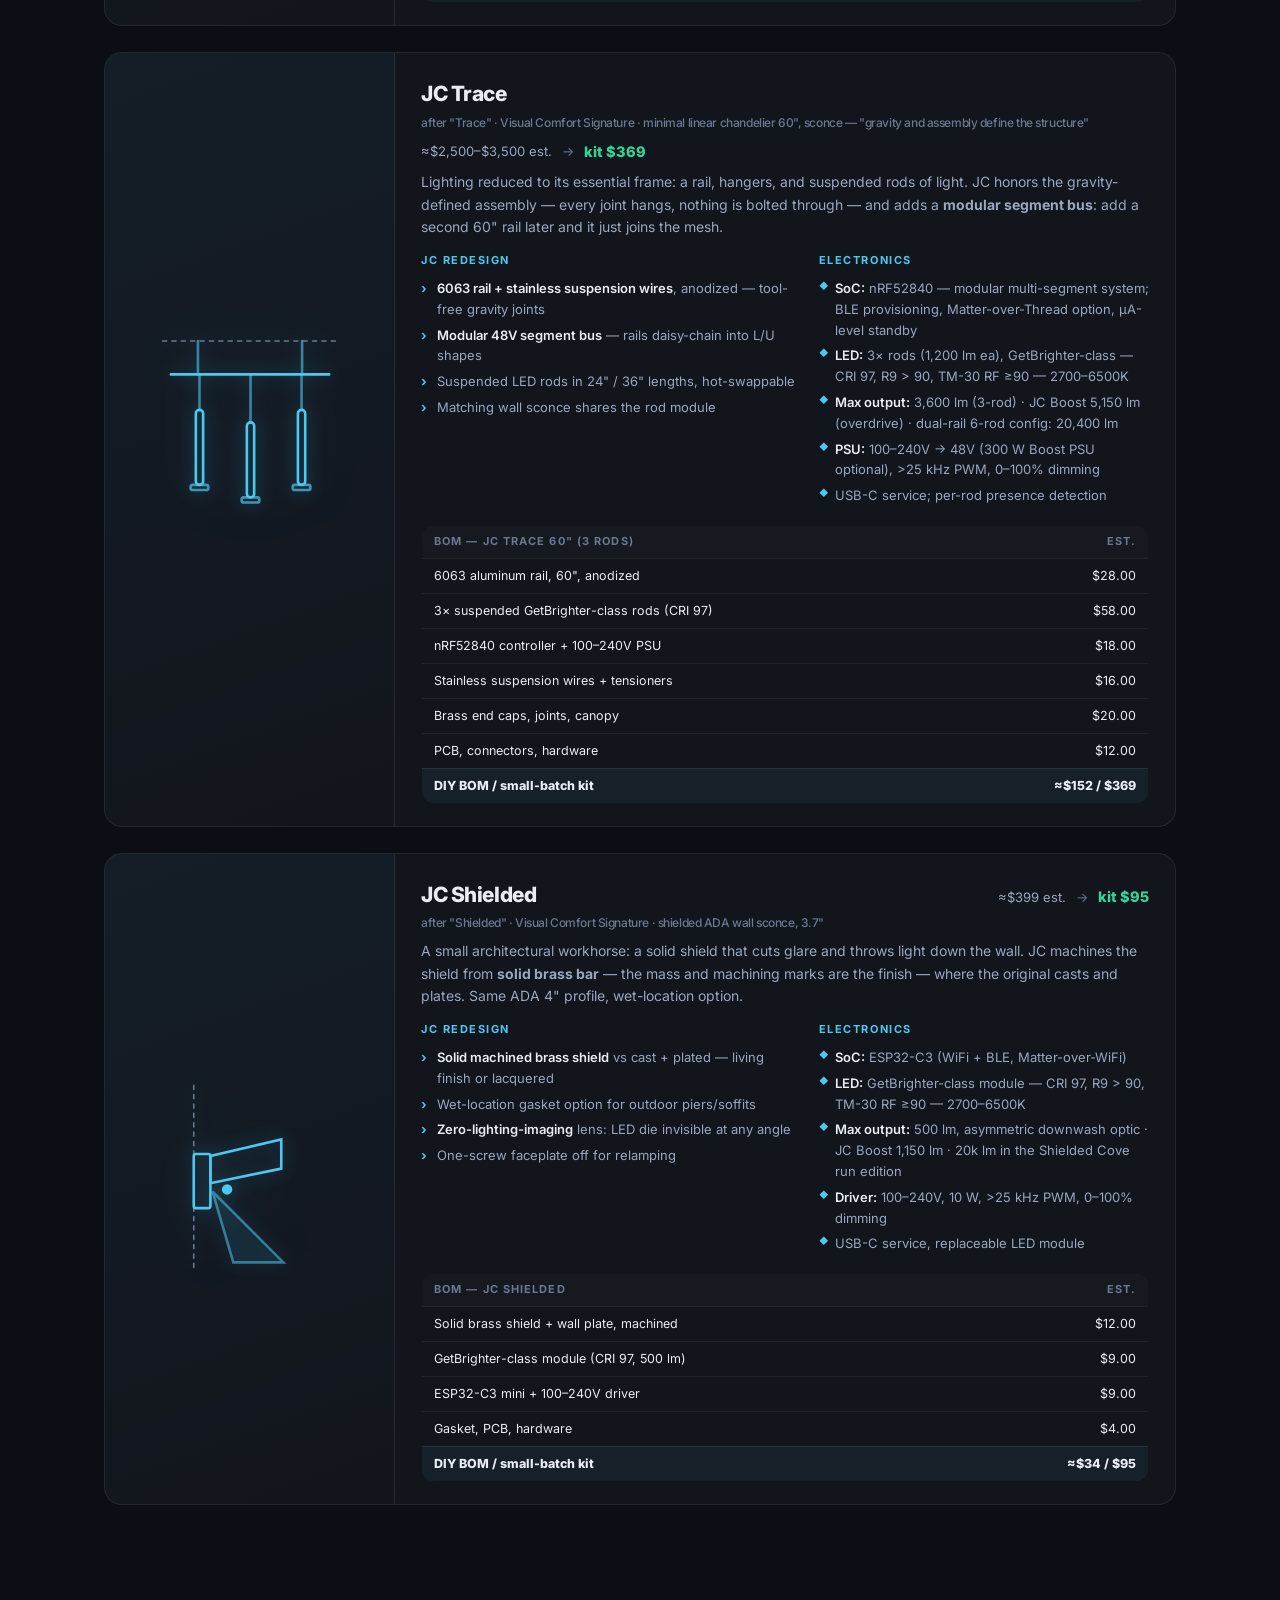
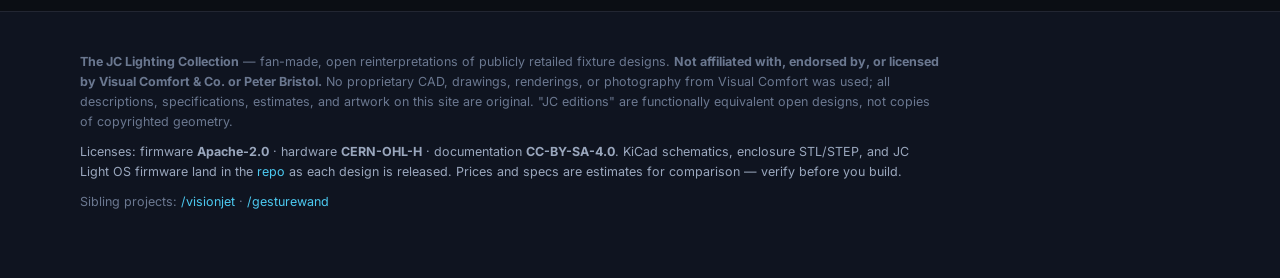
==== commit 4f011870: "Design update: photographic hero, og:image, generated favicon, lit-object glow - Full-bleed hero.png" ====
--- a/index.html
+++ b/index.html
@@ -5,7 +5,13 @@
 <meta name="viewport" content="width=device-width, initial-scale=1.0">
 <title>The JC Lighting Collection — Peter Bristol's Visual Comfort collection, rebuilt open</title>
 <meta name="description" content="Open-source reinterpretations of every light in Peter Bristol's Visual Comfort collection. Better specs, better materials, less money, smart by default. KiCad, STL/STEP, Apache-2.0 firmware, CERN-OHL-H hardware.">
-<link rel="icon" href="data:image/svg+xml,%3Csvg xmlns='http://www.w3.org/2000/svg' viewBox='0 0 100 100'%3E%3Ctext y='.9em' font-size='90'%3E%F0%9F%92%A1%3C/text%3E%3C/svg%3E">
+<link rel="icon" type="image/png" href="favicon.png">
+<meta property="og:title" content="The JC Lighting Collection — every light, rebuilt open">
+<meta property="og:description" content="Peter Bristol's Visual Comfort collection rebuilt as open hardware. GetBrighter-class emitters integrated, better materials, ~85% less. Smart by default.">
+<meta property="og:image" content="https://jerbotclaw-max.github.io/jc-lighting/hero.png">
+<meta property="og:url" content="https://jerbotclaw-max.github.io/jc-lighting/">
+<meta name="twitter:card" content="summary_large_image">
+<meta name="twitter:image" content="https://jerbotclaw-max.github.io/jc-lighting/hero.png">
 <link rel="preconnect" href="https://fonts.googleapis.com">
 <link rel="preconnect" href="https://fonts.gstatic.com" crossorigin>
 <link href="https://fonts.googleapis.com/css2?family=Inter:wght@400;500;600;700;800;900&display=swap" rel="stylesheet">
@@ -25,7 +31,9 @@
   </div>
 </nav>
 
-<header>
+<header class="hero-photo">
+  <img class="hero-img" src="hero.png" alt="Dark architectural interior with five glowing geometric JC fixtures — pendant, sconces, light column, and sphere">
+  <div class="hero-overlay"></div>
   <div class="hero-inner">
     <div class="hero-kicker">● Open-source hardware · fan-made reinterpretations</div>
     <h1>The JC Lighting Collection<br><span class="grad">Every light, rebuilt open.</span></h1>
--- a/styles.css
+++ b/styles.css
@@ -176,6 +176,28 @@
 }
 .chip.on{color:var(--accent);border-color:rgba(76,201,240,.3)}
 
+/* ---------- Photo hero ---------- */
+header.hero-photo{position:relative;min-height:92vh;display:flex;align-items:flex-end;background:#0a0f18;overflow:hidden}
+.hero-img{position:absolute;inset:0;width:100%;height:100%;object-fit:cover;object-position:center 45%;opacity:.96;filter:brightness(1.05) contrast(1.05) saturate(1.04)}
+.hero-overlay{position:absolute;inset:0;background:
+  linear-gradient(90deg, rgba(11,14,20,.93) 0%, rgba(11,14,20,.68) 34%, rgba(11,14,20,.24) 64%, rgba(11,14,20,.10) 100%),
+  linear-gradient(180deg, rgba(11,14,20,.42) 0%, rgba(11,14,20,.05) 42%, rgba(11,14,20,.84) 86%, var(--bg) 100%)}
+.hero-photo .hero-inner{position:relative;z-index:2}
+.hero-photo h1,.hero-photo .hero-sub{max-width:660px}
+.hero-photo .stat{background:rgba(13,17,26,.62);backdrop-filter:blur(10px);-webkit-backdrop-filter:blur(10px)}
+@media(max-width:900px){
+  .hero-photo{min-height:80vh}
+  .hero-overlay{background:
+    linear-gradient(90deg, rgba(11,14,20,.9) 0%, rgba(11,14,20,.55) 55%, rgba(11,14,20,.3) 100%),
+    linear-gradient(180deg, rgba(11,14,20,.45) 0%, rgba(11,14,20,.1) 38%, rgba(11,14,20,.9) 82%, var(--bg) 100%)}
+  .hero-photo h1,.hero-photo .hero-sub{max-width:none}
+}
+
+/* ---------- Lit-object glow ---------- */
+.fixture-media svg{filter:drop-shadow(0 0 9px rgba(76,201,240,.38)) drop-shadow(0 0 28px rgba(76,201,240,.16))}
+.fixture{transition:border-color .25s ease, box-shadow .25s ease}
+.fixture:hover{border-color:rgba(76,201,240,.32);box-shadow:0 10px 44px rgba(76,201,240,.13), 0 0 0 1px rgba(76,201,240,.10)}
+
 /* ---------- Footer ---------- */
 footer{
   border-top:1px solid var(--card-border);
